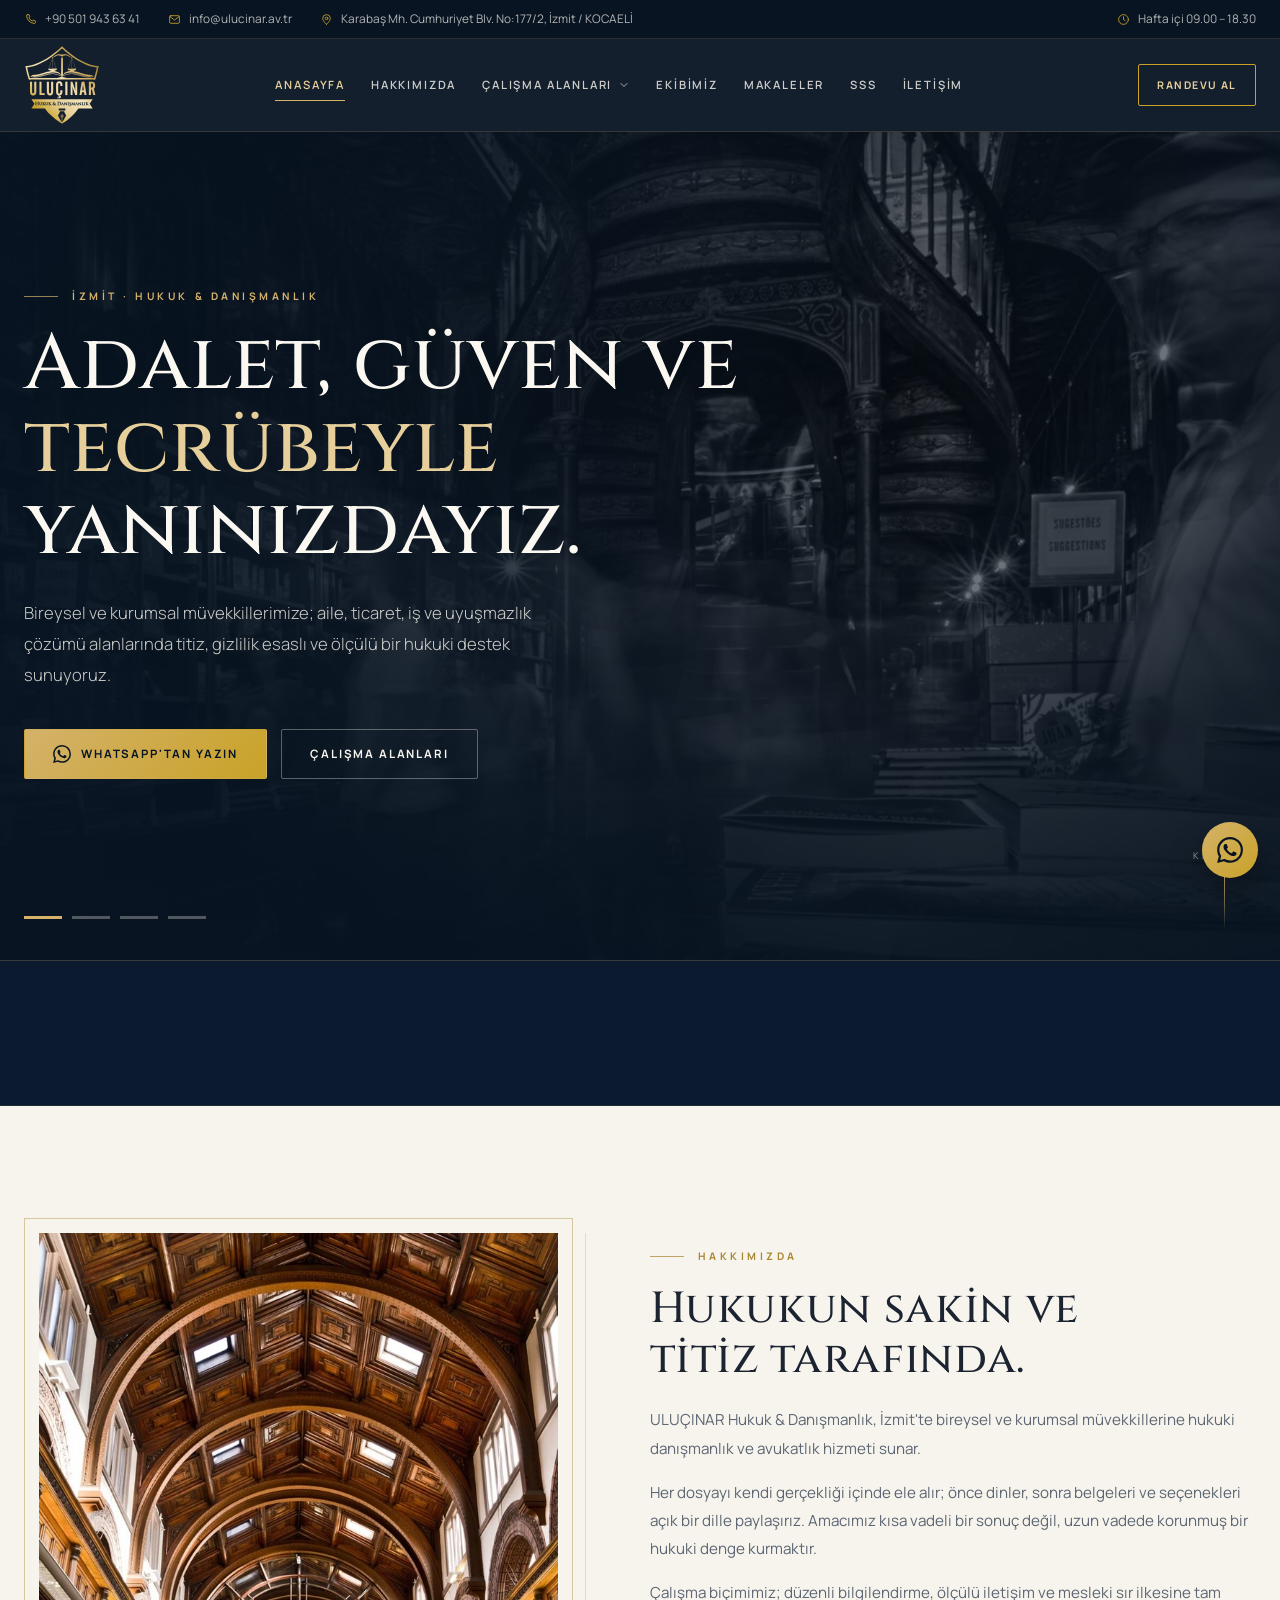
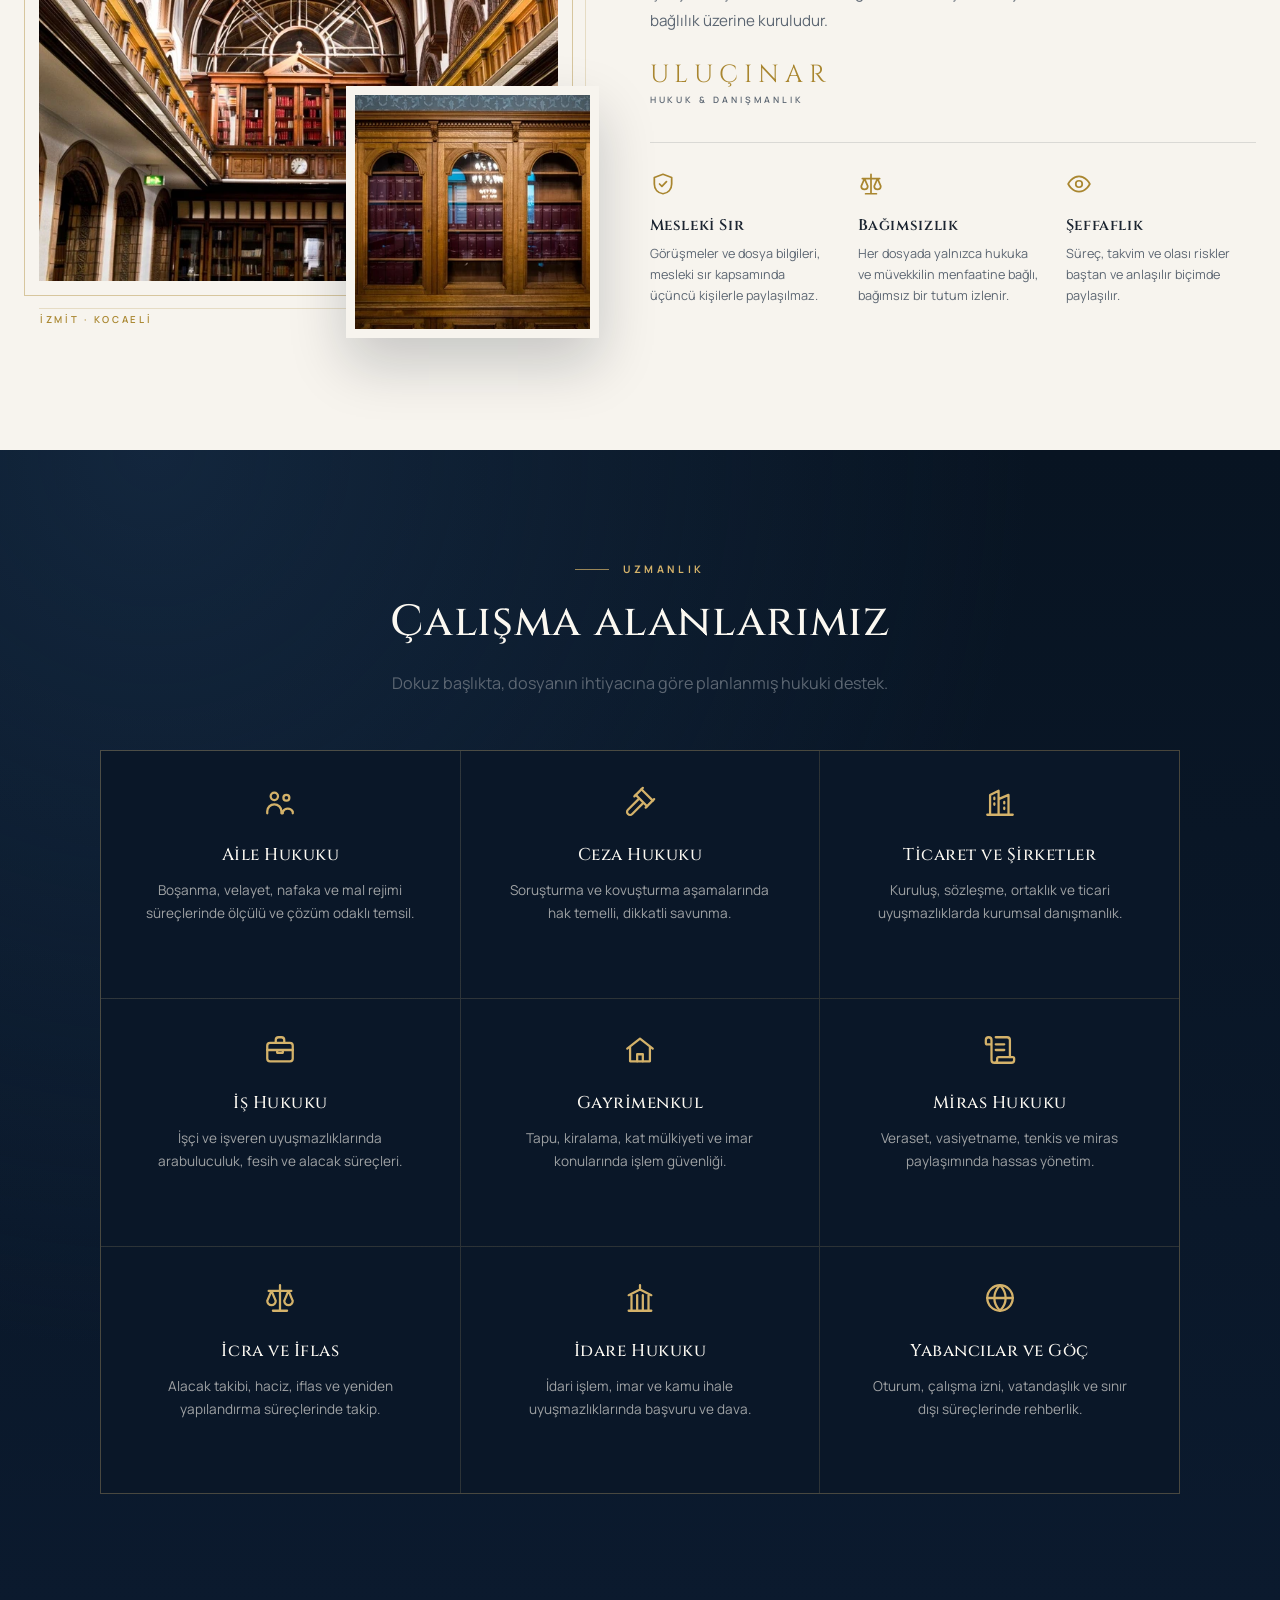
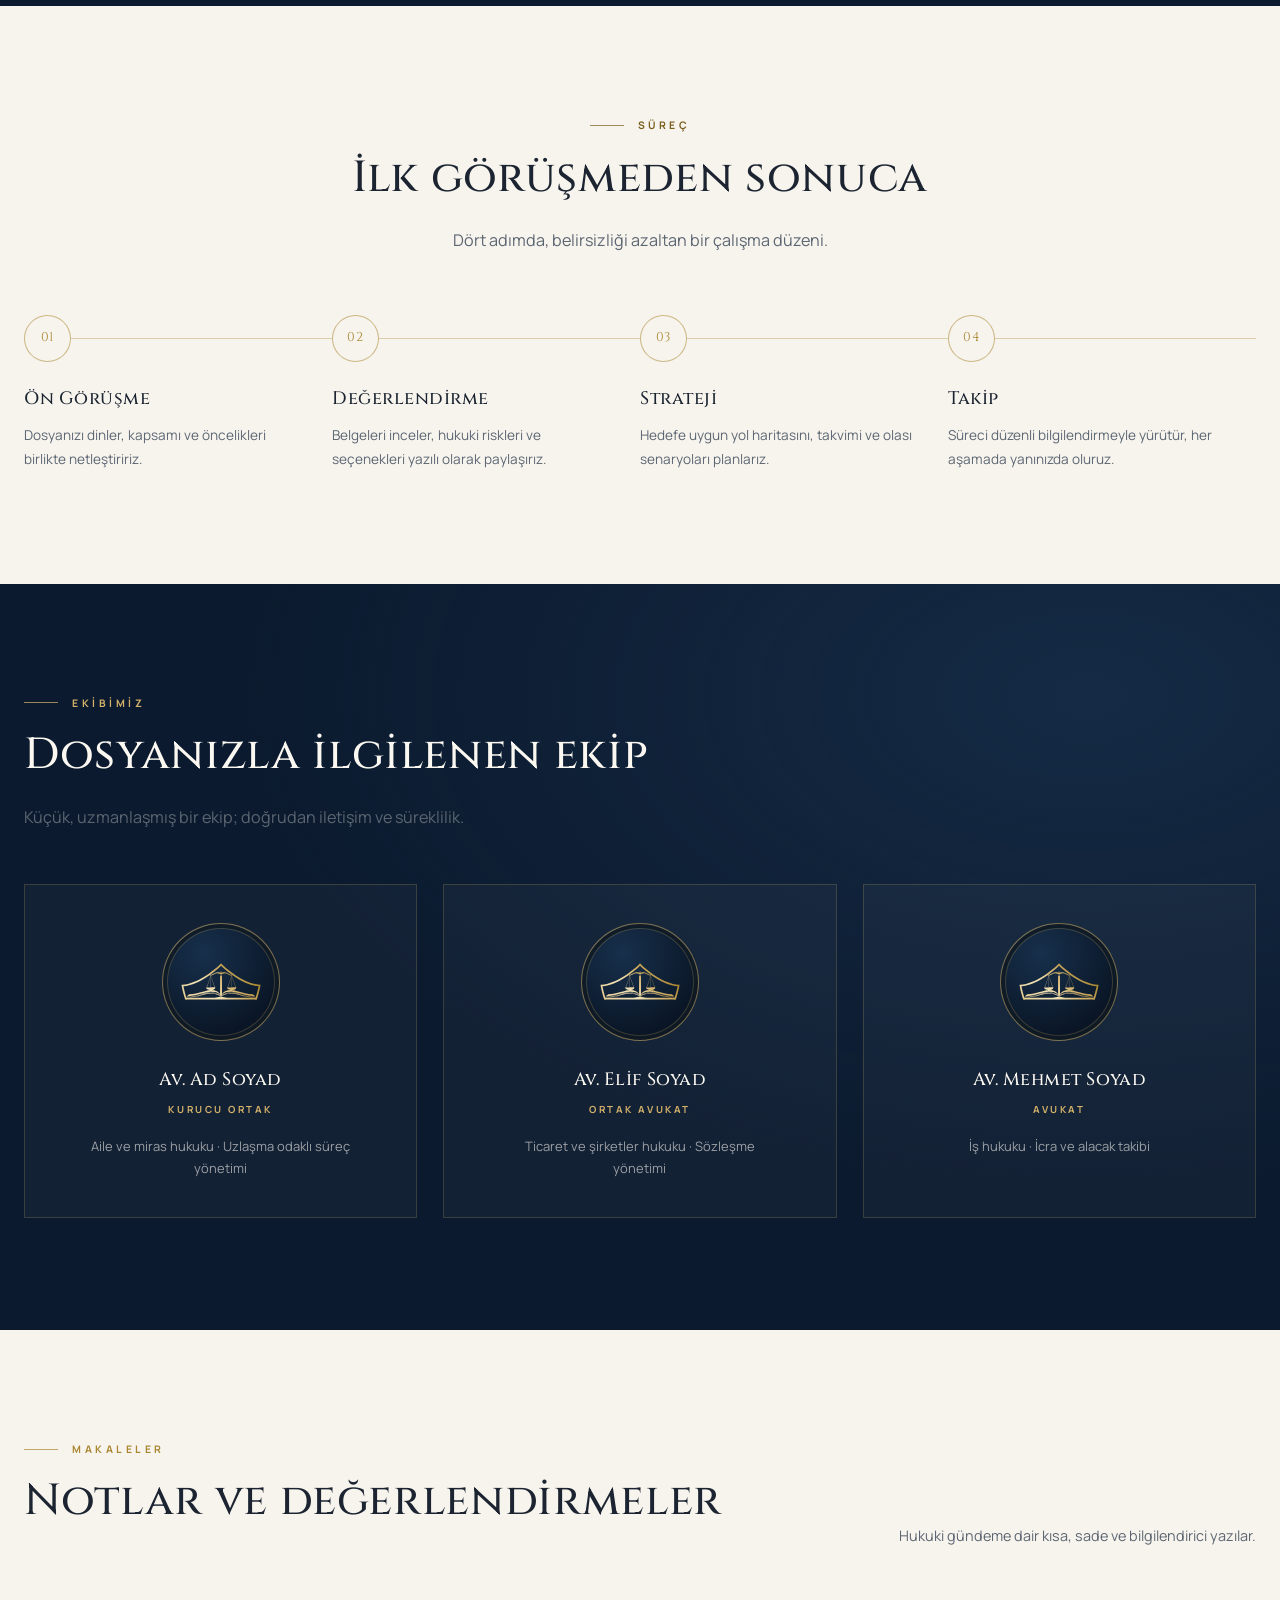
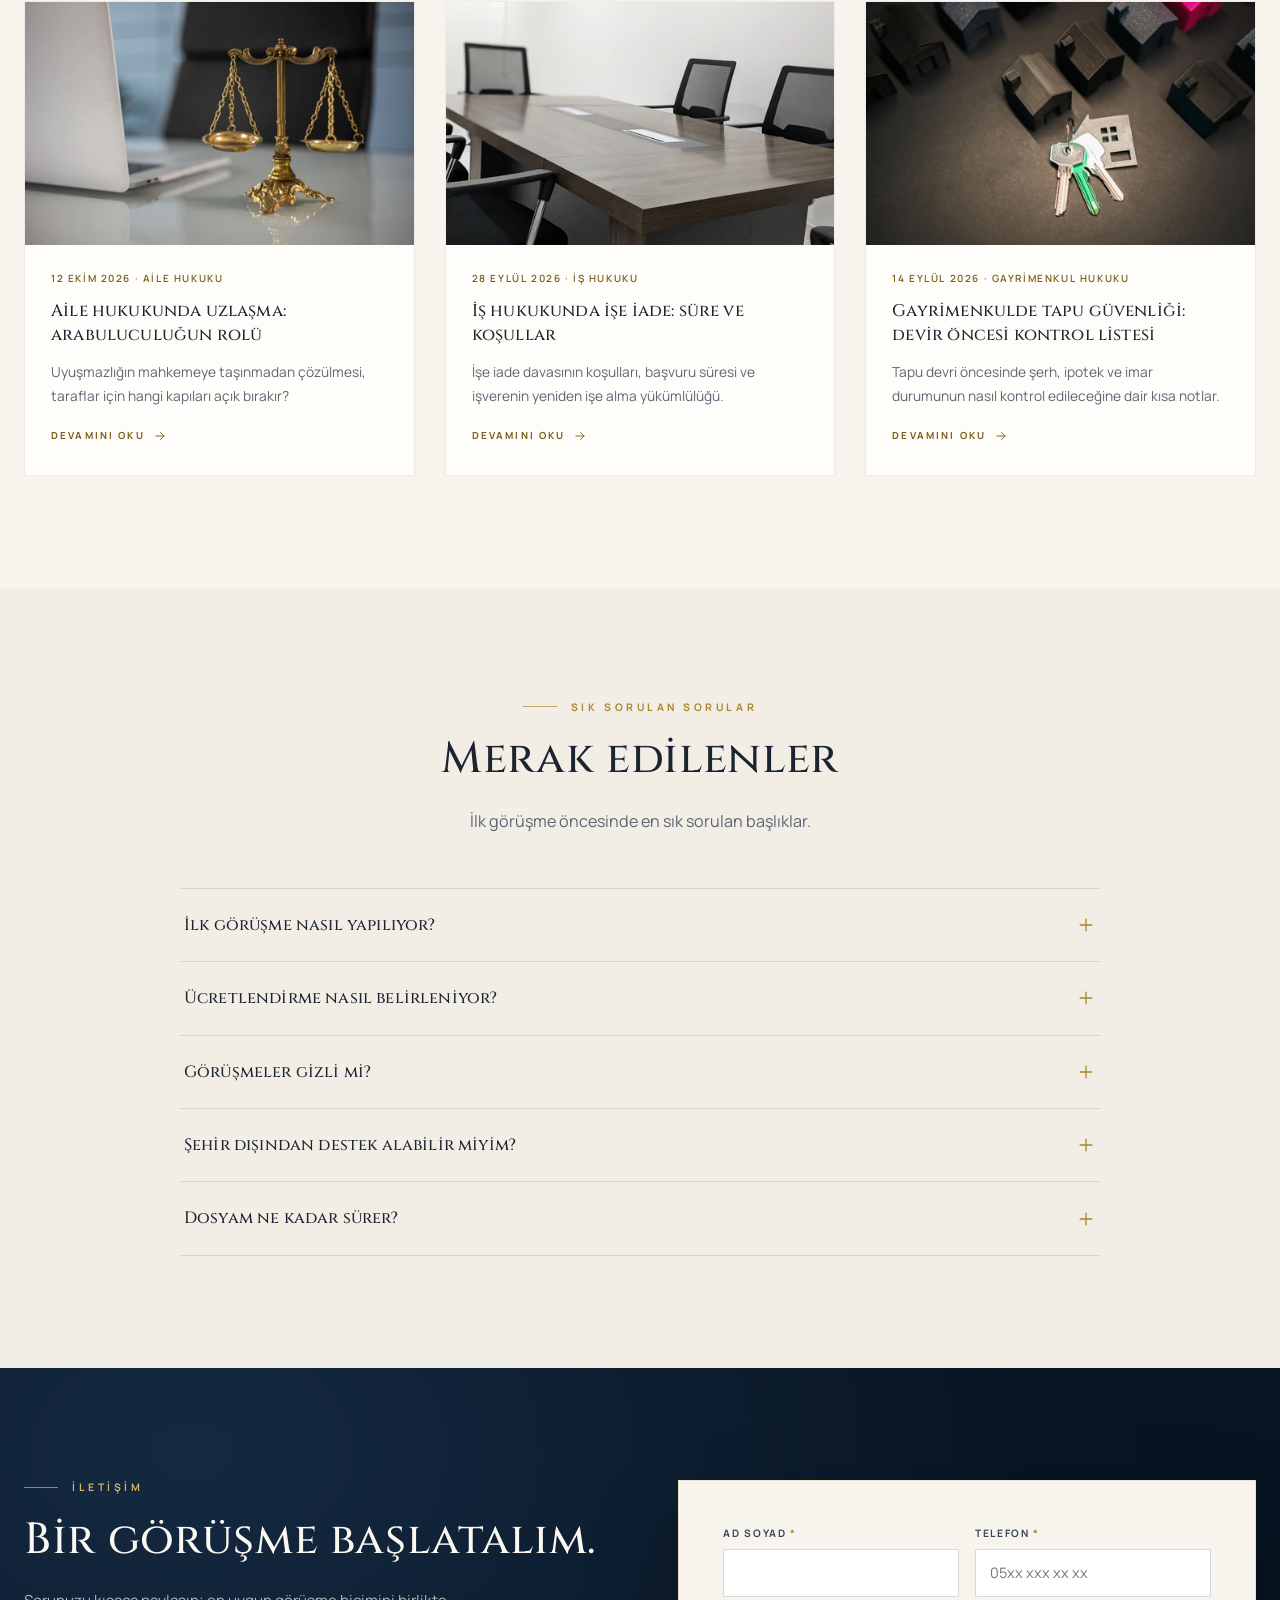
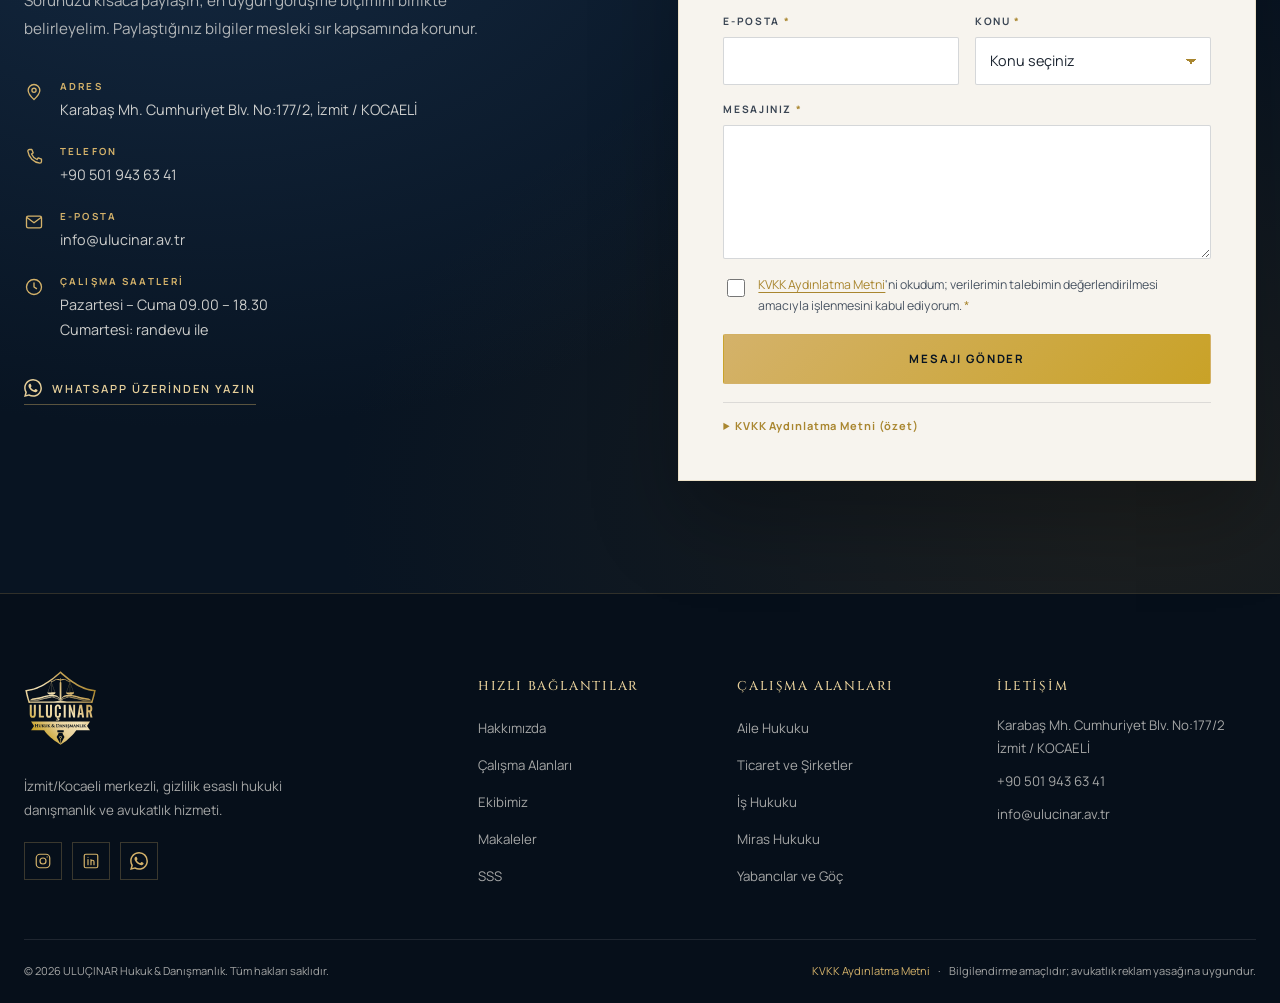
==== index.html @ d1fc2eb7 "chore: final review fixes for SEO, docs and card markup - Shorten meta description and enrich LegalS" ====
<!DOCTYPE html>
<html lang="tr" class="no-js">
<head>
  <meta charset="UTF-8">
  <meta name="viewport" content="width=device-width, initial-scale=1">
  <meta name="theme-color" content="#081422">
  <title>ULUÇINAR Hukuk &amp; Danışmanlık | İzmit/Kocaeli</title>
  <meta name="description" content="ULUÇINAR Hukuk &amp; Danışmanlık: İzmit/Kocaeli merkezli; aile, ceza, ticaret, iş, gayrimenkul ve miras hukukunda gizlilik esaslı danışmanlık ve avukatlık hizmeti.">
  <link rel="canonical" href="https://www.ulucinar.av.tr/">

  <meta property="og:type" content="website">
  <meta property="og:locale" content="tr_TR">
  <meta property="og:site_name" content="ULUÇINAR Hukuk &amp; Danışmanlık">
  <meta property="og:title" content="ULUÇINAR Hukuk &amp; Danışmanlık">
  <meta property="og:description" content="ULUÇINAR Hukuk &amp; Danışmanlık: İzmit/Kocaeli merkezli; aile, ceza, ticaret, iş, gayrimenkul ve miras hukukunda gizlilik esaslı danışmanlık ve avukatlık hizmeti.">
  <meta property="og:url" content="https://www.ulucinar.av.tr/">
  <meta property="og:image" content="https://www.ulucinar.av.tr/assets/img/og-cover.jpg">
  <meta property="og:image:width" content="1200">
  <meta property="og:image:height" content="630">
  <meta property="og:image:alt" content="ULUÇINAR Hukuk ve Danışmanlık altın rozet logosu">
  <meta name="twitter:card" content="summary_large_image">
  <meta name="twitter:image" content="https://www.ulucinar.av.tr/assets/img/og-cover.jpg">
  <meta name="twitter:image:alt" content="ULUÇINAR Hukuk ve Danışmanlık altın rozet logosu">

  <link rel="icon" type="image/svg+xml" href="assets/logo/favicon.svg?v=2">
  <link rel="icon" type="image/png" sizes="32x32" href="assets/logo/favicon-32.png?v=2">
  <link rel="apple-touch-icon" sizes="180x180" href="assets/logo/apple-touch-icon.png?v=2">

  <link rel="preload" href="assets/fonts/Manrope-Variable.woff2" as="font" type="font/woff2" crossorigin>
  <link rel="preload" href="assets/fonts/Cinzel-Variable.woff2" as="font" type="font/woff2" crossorigin>
  <link rel="stylesheet" href="assets/fonts/fonts.css">
  <link rel="stylesheet" href="assets/css/style.css?v=20261123c">
  <link rel="preload" as="image" type="image/webp" fetchpriority="high" imagesrcset="assets/img/hero-library-bw-480.webp 480w, assets/img/hero-library-bw-800.webp 800w, assets/img/hero-library-bw-1600.webp 1600w" imagesizes="100vw">

  <script>
    /* Critical bootstrap: no FOUC, skip switch, failsafe. */
    (function () {
      var html = document.documentElement;
      html.classList.remove('no-js');
      html.classList.add('js');
      var off = false;
      try {
        var params = new URLSearchParams(window.location.search);
        off = params.get('intro') === 'off' || window.location.hash === '#intro-off';
      } catch (err) { off = false; }
      if (off) {
        html.classList.add('intro-off');
      } else {
        html.classList.add('is-loading');
      }

      window.__skipIntro = function () {
        html.classList.add('intro-done');
        html.classList.remove('is-loading');
        var pre = document.getElementById('preloader');
        if (pre) {
          pre.setAttribute('aria-hidden', 'true');
          pre.style.display = 'none';
        }
        var shell = document.getElementById('siteShell');
        if (shell) { shell.removeAttribute('inert'); }
      };

      /* Failsafe: never leave the site hidden if a script or font stalls. */
      window.setTimeout(function () {
        if (!html.classList.contains('intro-done') && !html.classList.contains('intro-off')) {
          window.__skipIntro();
        }
      }, 9000);
    })();
  </script>

  <style>
    /* ============ Critical inline CSS: preloader + first paint ============ */
    :root {
      --navy-950: #081422;
      --navy-900: #0b1a2e;
      --gold-300: #e6cf9a;
      --gold-400: #d4b26a;
      --gold-500: #c9a227;
      --gold-600: #a9862f;
      --font-display: "Cinzel", "Times New Roman", serif;
      --font-body: "Manrope", system-ui, -apple-system, sans-serif;
      --intro-fill: 2600ms;
      --intro-exit: 650ms;
      --ease-intro: cubic-bezier(.65, 0, .35, 1);
    }
    html { background: var(--navy-950); scroll-behavior: smooth; }
    html.is-loading { overflow: hidden; }
    body { margin: 0; font-family: var(--font-body); -webkit-font-smoothing: antialiased; }
    .sr-only {
      position: absolute !important; width: 1px; height: 1px; padding: 0; margin: -1px;
      overflow: hidden; clip: rect(0, 0, 0, 0); white-space: nowrap; border: 0;
    }
    .site-shell { opacity: 1; }
    html.js:not(.intro-off):not(.intro-done) .site-shell { opacity: 0; }
    html.js.intro-done .site-shell,
    html.js.intro-off .site-shell { opacity: 1; transition: opacity .55s ease; }

    /* Brand lockup (shared by header, footer and mobile menu) */
    .brand {
      display: inline-flex; align-items: center;
      text-decoration: none; color: inherit; line-height: 1;
    }
    .brand__logo { display: block; width: auto; height: 56px; flex: 0 0 auto; }

    /* Preloader */
    .preloader {
      position: fixed; inset: 0; z-index: 9999;
      display: flex; align-items: center; justify-content: center;
      padding: 32px 20px; overflow: hidden;
      background:
        radial-gradient(ellipse at 50% 40%, rgba(26, 52, 82, .55) 0%, rgba(8, 20, 34, 0) 60%),
        radial-gradient(ellipse at 50% 50%, rgba(8, 20, 34, 0) 32%, rgba(0, 0, 0, .58) 100%),
        #081422;
      color: #f4efe6;
      transform: translateY(0);
      will-change: transform;
    }
    .preloader::before {
      content: ""; position: absolute; inset: 0; pointer-events: none; opacity: .055;
      background-image: url("data:image/svg+xml,%3Csvg xmlns='http://www.w3.org/2000/svg' width='180' height='180'%3E%3Cfilter id='n'%3E%3CfeTurbulence type='fractalNoise' baseFrequency='0.85' numOctaves='3' stitchTiles='stitch'/%3E%3C/filter%3E%3Crect width='180' height='180' filter='url(%23n)'/%3E%3C/svg%3E");
      mix-blend-mode: overlay;
    }
    .preloader__inner {
      position: relative; z-index: 1; display: flex; flex-direction: column;
      align-items: center; width: 100%; max-width: 560px; text-align: center;
    }
    .splash-lockup {
      position: relative; display: block; width: max-content; max-width: 100%;
      opacity: 0; transition: opacity .3s ease;
    }
    html.splash-ready .splash-lockup { opacity: 1; }

    /* Real corporate badge, used as-is: ghost base + bottom-up gold reveal. */
    .splash-badge {
      display: block; width: auto; height: clamp(240px, 44vh, 400px);
      max-width: 100%;
    }
    .logo-layer { display: flex; justify-content: center; }
    .logo-ghost .splash-badge { opacity: .24; }
    .logo-fill {
      position: absolute; inset: 0;
      clip-path: inset(100% 0 0 0);
    }
    .logo-fill .splash-badge { width: 100%; height: 100%; }
    html.splash-ready .logo-fill {
      animation: splash-fill var(--intro-fill) var(--ease-intro) forwards;
    }
    @keyframes splash-fill {
      from { clip-path: inset(100% 0 0 0); }
      to { clip-path: inset(0 0 0 0); }
    }

    .fill-edge {
      position: absolute; left: -8%; right: -8%; top: 100%; height: 1px; opacity: 0;
      background: linear-gradient(90deg, transparent, var(--gold-300) 18%, #fff7e0 50%, var(--gold-300) 82%, transparent);
      box-shadow: 0 0 18px 2px rgba(230, 207, 154, .45);
    }
    html.splash-ready .fill-edge {
      animation: splash-edge var(--intro-fill) var(--ease-intro) forwards;
    }
    @keyframes splash-edge {
      0% { top: 100%; opacity: 0; }
      6% { opacity: .9; }
      92% { opacity: .85; }
      100% { top: 0; opacity: 0; }
    }
    .splash-rail {
      width: 180px; height: 2px; margin-top: 40px; overflow: hidden;
      background: rgba(212, 178, 106, .18);
    }
    .splash-rail span {
      display: block; width: 0; height: 100%;
      background: linear-gradient(90deg, #9c7c2e, var(--gold-300));
    }
    html.splash-ready .splash-rail span {
      animation: splash-rail var(--intro-fill) var(--ease-intro) forwards;
    }
    @keyframes splash-rail { from { width: 0; } to { width: 100%; } }
    .splash-label {
      margin: 18px 0 0; font-size: .6rem; font-weight: 500;
      letter-spacing: .42em; text-indent: .42em; text-transform: uppercase;
      color: rgba(230, 207, 154, .72);
    }

    .preloader.is-exiting .splash-lockup {
      opacity: 0; transform: translateY(-16px) scale(.985);
      transition: opacity .4s ease, transform .5s ease;
    }
    .preloader.is-exiting {
      transform: translateY(-100%);
      transition: transform var(--intro-exit) cubic-bezier(.76, 0, .24, 1);
    }
    .preloader.is-reduced.is-exiting {
      transform: none; opacity: 0;
      transition: opacity .5s ease;
    }
    html.intro-off .preloader { display: none; }
    html.intro-off .site-shell { opacity: 1; }

    @media (max-width: 560px) {
      .splash-badge { height: clamp(220px, 44vh, 360px); }
      .splash-rail { width: 150px; margin-top: 32px; }
    }
    @media (prefers-reduced-motion: reduce) {
      html { scroll-behavior: auto; }
      .splash-lockup { opacity: 1; transition: none; }
      .logo-fill { clip-path: inset(0 0 0 0) !important; animation: none !important; }
      .fill-edge { display: none; }
      .splash-rail span { animation: none; width: 100%; }
    }
  </style>

  <noscript>
    <style>
      .site-shell { opacity: 1 !important; }
      #preloader { display: none !important; }
      html { overflow: auto !important; }
    </style>
  </noscript>
</head>

<body>
  <a class="skip-link" href="#main">İçeriğe geç</a>

  <!-- ==================== PRELOADER ==================== -->
  <div id="preloader" class="preloader" role="status" aria-live="polite">
    <div class="preloader__inner">
      <div class="splash-lockup" aria-hidden="true">
        <div class="logo-layer logo-ghost">
          <img class="splash-badge" src="assets/logo/ulucinar-gold.svg?v=2" alt="" width="356" height="373" decoding="async">
        </div>
        <div class="logo-fill">
          <img class="splash-badge" src="assets/logo/ulucinar-gold.svg?v=2" alt="" width="356" height="373" decoding="async">
        </div>
        <span class="fill-edge"></span>
      </div>

      <div class="splash-rail" aria-hidden="true"><span></span></div>
      <p class="splash-label" aria-hidden="true">Yükleniyor</p>
      <span class="sr-only">Site yükleniyor, lütfen bekleyin.</span>
    </div>
  </div>

  <div class="site-shell" id="siteShell">
    <!-- ==================== 1. TOP BAR ==================== -->
    <div class="topbar">
      <div class="container topbar__inner">
        <ul class="topbar__list" aria-label="İletişim bilgileri">
          <li>
            <svg class="icon" aria-hidden="true"><use href="#i-phone"></use></svg>
            <a href="tel:+905019436341" data-pb-setting="phone" data-pb-href="tel">+90 501 943 63 41</a>
          </li>
          <li>
            <svg class="icon" aria-hidden="true"><use href="#i-mail"></use></svg>
            <a href="mailto:info@ulucinar.av.tr" data-pb-setting="email" data-pb-href="mailto">info@ulucinar.av.tr</a>
          </li>
          <li class="topbar__hide-sm">
            <svg class="icon" aria-hidden="true"><use href="#i-pin"></use></svg>
            <span data-pb-setting="address">Karabaş Mh. Cumhuriyet Blv. No:177/2, İzmit / KOCAELİ</span>
          </li>
        </ul>
        <p class="topbar__hours">
          <svg class="icon" aria-hidden="true"><use href="#i-clock"></use></svg>
          <span data-pb-setting="working_hours">Hafta içi 09.00 – 18.30</span>
        </p>
      </div>
    </div>

    <!-- ==================== 2. HEADER ==================== -->
    <header class="header" id="header">
      <div class="container header__inner">
        <a class="brand" href="#anasayfa" aria-label="ULUÇINAR Hukuk ve Danışmanlık, ana sayfa">
          <img class="brand__logo" src="assets/logo/ulucinar-gold.svg?v=2" alt="" width="356" height="373" decoding="async">
        </a>

        <nav class="nav" aria-label="Ana menü">
          <ul class="nav__list">
            <li><a class="nav__link" href="#anasayfa" data-section="anasayfa">Anasayfa</a></li>
            <li><a class="nav__link" href="#hakkimizda" data-section="hakkimizda">Hakkımızda</a></li>
            <li class="nav__item has-dropdown" id="practiceDropdown">
              <button class="nav__link nav__toggle" type="button" aria-expanded="false" aria-controls="practiceMenu" aria-haspopup="true" data-section="calisma-alanlari">
                Çalışma Alanları
                <svg class="icon nav__chevron" aria-hidden="true"><use href="#i-chevron-down"></use></svg>
              </button>
              <div class="nav__drop" id="practiceMenu">
                <ul class="nav__drop-list">
                  <li><a href="#aile-hukuku">Aile Hukuku</a></li>
                  <li><a href="#ceza-hukuku">Ceza Hukuku</a></li>
                  <li><a href="#ticaret-hukuku">Ticaret ve Şirketler</a></li>
                  <li><a href="#is-hukuku">İş Hukuku</a></li>
                  <li><a href="#gayrimenkul-hukuku">Gayrimenkul</a></li>
                  <li><a href="#miras-hukuku">Miras Hukuku</a></li>
                  <li><a href="#icra-hukuku">İcra ve İflas</a></li>
                  <li><a href="#idare-hukuku">İdare Hukuku</a></li>
                  <li><a href="#goc-hukuku">Yabancılar ve Göç</a></li>
                </ul>
              </div>
            </li>
            <li><a class="nav__link" href="#ekibimiz" data-section="ekibimiz">Ekibimiz</a></li>
            <li><a class="nav__link" href="#makaleler" data-section="makaleler">Makaleler</a></li>
            <li><a class="nav__link" href="#sss" data-section="sss">SSS</a></li>
            <li><a class="nav__link" href="#iletisim" data-section="iletisim">İletişim</a></li>
          </ul>
        </nav>

        <div class="header__actions">
          <a class="btn btn--outline btn--sm" href="#iletisim">Randevu Al</a>
          <button class="burger" type="button" id="menuToggle" aria-expanded="false" aria-controls="mobileMenu" aria-label="Menüyü aç">
            <span class="burger__line"></span>
            <span class="burger__line"></span>
            <span class="burger__line"></span>
          </button>
        </div>
      </div>
    </header>

    <!-- Mobile menu -->
    <div class="mobile-menu" id="mobileMenu" aria-hidden="true">
      <div class="mobile-menu__head">
        <span class="brand brand--menu">
          <img class="brand__logo" src="assets/logo/ulucinar-gold.svg?v=2" alt="" width="356" height="373" decoding="async">
        </span>
        <button class="mobile-menu__close" type="button" id="menuClose" aria-label="Menüyü kapat">
          <svg class="icon" aria-hidden="true"><use href="#i-close"></use></svg>
        </button>
      </div>

      <nav class="mobile-menu__nav" aria-label="Mobil menü">
        <a href="#anasayfa">Anasayfa</a>
        <a href="#hakkimizda">Hakkımızda</a>
        <a href="#calisma-alanlari">Çalışma Alanları</a>
        <div class="mobile-menu__sub">
          <a href="#aile-hukuku">Aile Hukuku</a>
          <a href="#ceza-hukuku">Ceza Hukuku</a>
          <a href="#ticaret-hukuku">Ticaret ve Şirketler</a>
          <a href="#is-hukuku">İş Hukuku</a>
          <a href="#gayrimenkul-hukuku">Gayrimenkul</a>
          <a href="#miras-hukuku">Miras Hukuku</a>
          <a href="#icra-hukuku">İcra ve İflas</a>
          <a href="#idare-hukuku">İdare Hukuku</a>
          <a href="#goc-hukuku">Yabancılar ve Göç</a>
        </div>
        <a href="#ekibimiz">Ekibimiz</a>
        <a href="#makaleler">Makaleler</a>
        <a href="#sss">SSS</a>
        <a href="#iletisim">İletişim</a>
      </nav>

      <div class="mobile-menu__foot">
        <a class="btn btn--gold" href="#iletisim">Randevu Al</a>
        <div class="mobile-menu__contact">
          <a href="tel:+905019436341" data-pb-setting="phone" data-pb-href="tel">+90 501 943 63 41</a>
          <a href="mailto:info@ulucinar.av.tr" data-pb-setting="email" data-pb-href="mailto">info@ulucinar.av.tr</a>
        </div>
      </div>
    </div>

    <main id="main">
      <!-- ==================== 3. HERO ==================== -->
      <section class="hero" id="anasayfa" aria-labelledby="hero-title">
        <div class="hero__slides" aria-hidden="true">
          <figure class="hero__slide is-active">
            <picture>
                 <source type="image/webp" srcset="assets/img/hero-library-bw-480.webp 480w, assets/img/hero-library-bw-800.webp 800w, assets/img/hero-library-bw-1600.webp 1600w" sizes="100vw">
                 <img src="assets/img/hero-library-bw-1600.jpg" alt="" width="1600" height="1067" loading="eager" fetchpriority="high" decoding="async">
                 </picture>
          </figure>
          <figure class="hero__slide">
            <picture>
                 <source type="image/webp" srcset="assets/img/hero-library-shelves-480.webp 480w, assets/img/hero-library-shelves-800.webp 800w, assets/img/hero-library-shelves-1600.webp 1600w" sizes="100vw">
                 <img src="assets/img/hero-library-shelves-1600.jpg" alt="" width="1600" height="1067" loading="eager" decoding="async">
                 </picture>
          </figure>
          <figure class="hero__slide">
            <picture>
                 <source type="image/webp" srcset="assets/img/hero-notebook-480.webp 480w, assets/img/hero-notebook-800.webp 800w, assets/img/hero-notebook-1600.webp 1600w" sizes="100vw">
                 <img src="assets/img/hero-notebook-1600.jpg" alt="" width="1600" height="1067" loading="eager" decoding="async">
                 </picture>
          </figure>
          <figure class="hero__slide">
            <picture>
                 <source type="image/webp" srcset="assets/img/hero-courthouse-480.webp 480w, assets/img/hero-courthouse-800.webp 800w, assets/img/hero-courthouse-1600.webp 1600w" sizes="100vw">
                 <img src="assets/img/hero-courthouse-1600.jpg" alt="" width="1600" height="1067" loading="eager" decoding="async">
                 </picture>
          </figure>
        </div>
        <div class="hero__veil" aria-hidden="true"></div>

        <div class="container hero__content">
          <p class="eyebrow eyebrow--light" data-pb-setting="hero_note">İzmit · Hukuk &amp; Danışmanlık</p>
          <h1 class="hero__title" id="hero-title" data-pb-hero-title>
            <span class="hero__title-line">Adalet, güven ve</span>
            <span class="hero__title-line"><em>tecrübeyle</em> yanınızdayız.</span>
          </h1>
          <p class="hero__lead" data-pb-setting="hero_lead">
            Bireysel ve kurumsal müvekkillerimize; aile, ticaret, iş ve uyuşmazlık çözümü
            alanlarında titiz, gizlilik esaslı ve ölçülü bir hukuki destek sunuyoruz.
          </p>
          <div class="hero__actions">
            <a class="btn btn--gold" data-whatsapp data-pb-setting="whatsapp" data-pb-href="wa" data-pb-keep-text href="https://wa.me/905019436341" target="_blank" rel="noopener">
              <svg class="icon icon--whatsapp" aria-hidden="true"><use href="#i-whatsapp"></use></svg>
              WhatsApp'tan Yazın
            </a>
            <a class="btn btn--ghost" href="#calisma-alanlari">Çalışma Alanları</a>
          </div>
        </div>

        <div class="hero__controls">
          <div class="hero__dots" role="group" aria-label="Giriş görselleri">
            <button class="hero__dot is-active" type="button" aria-label="1. görsel" aria-current="true" data-slide="0"></button>
            <button class="hero__dot" type="button" aria-label="2. görsel" data-slide="1"></button>
            <button class="hero__dot" type="button" aria-label="3. görsel" data-slide="2"></button>
            <button class="hero__dot" type="button" aria-label="4. görsel" data-slide="3"></button>
          </div>
          <a class="hero__scroll" href="#guven">
            <span>Keşfedin</span>
            <span class="hero__scroll-line" aria-hidden="true"></span>
          </a>
        </div>
      </section>

      <!-- ==================== 4. TRUST STRIP ==================== -->
      <section class="trust" id="guven" aria-label="Kurum bilgileri">
        <div class="container trust__grid" data-pb-stats>
          <div class="trust__item" data-reveal>
            <strong class="trust__number">25<span>+</span></strong>
            <span class="trust__label">Yıllık deneyim</span>
          </div>
          <div class="trust__item" data-reveal>
            <strong class="trust__number">1.200<span>+</span></strong>
            <span class="trust__label">Takip edilen dosya</span>
          </div>
          <div class="trust__item" data-reveal>
            <strong class="trust__number">9</strong>
            <span class="trust__label">Uzmanlık alanı</span>
          </div>
          <div class="trust__item" data-reveal>
            <strong class="trust__number">%100</strong>
            <span class="trust__label">Mesleki gizlilik esası</span>
          </div>
        </div>
      </section>

      <!-- ==================== 5. ABOUT ==================== -->
      <section class="section about" id="hakkimizda" aria-labelledby="about-title">
        <div class="container about__grid">
          <div class="about__media" data-reveal>
            <div class="about__frame">
              <div class="media media--portrait">
                <picture>
                 <source type="image/webp" srcset="assets/img/about-library-480.webp 480w, assets/img/about-library-720.webp 720w, assets/img/about-library-960.webp 960w" sizes="(max-width: 900px) 100vw, 42vw">
                 <img src="assets/img/about-library-960.jpg" alt="Kemerli tavanı ve ahşap raflarıyla tarihi hukuk kütüphanesi" width="960" height="1200" loading="lazy" decoding="async">
                 </picture>
              </div>
            </div>
            <div class="about__inset">
              <div class="media media--square">
                <picture>
                 <source type="image/webp" srcset="assets/img/inset-bookcase-480.webp 480w, assets/img/inset-bookcase-800.webp 800w, assets/img/inset-bookcase-1600.webp 1600w" sizes="(max-width: 900px) 40vw, 20vw">
                 <img src="assets/img/inset-bookcase-1600.jpg" alt="Ahşap hukuk kitaplığı" width="1600" height="1068" loading="lazy" decoding="async">
                 </picture>
              </div>
            </div>
            <p class="about__caption">İzmit · Kocaeli</p>
          </div>

          <div class="about__body" data-reveal>
            <p class="eyebrow">Hakkımızda</p>
            <h2 class="section-title" id="about-title" data-pb-setting="about_title">Hukukun sakin ve titiz tarafında.</h2>
            <p class="lead" data-pb-setting="about_lead">
              ULUÇINAR Hukuk &amp; Danışmanlık, İzmit'te bireysel ve kurumsal müvekkillerine
              hukuki danışmanlık ve avukatlık hizmeti sunar.
            </p>
            <div class="about__text" data-pb-rich="about_body">
              <p>
                Her dosyayı kendi gerçekliği içinde ele alır; önce dinler, sonra belgeleri ve
                seçenekleri açık bir dille paylaşırız. Amacımız kısa vadeli bir sonuç değil,
                uzun vadede korunmuş bir hukuki denge kurmaktır.
              </p>
              <p>
                Çalışma biçimimiz; düzenli bilgilendirme, ölçülü iletişim ve mesleki sır
                ilkesine tam bağlılık üzerine kuruludur.
              </p>
            </div>

            <div class="about__signature">
              <span class="about__sign-name">ULUÇINAR</span>
              <span class="about__sign-sub">Hukuk &amp; Danışmanlık</span>
            </div>

            <div class="principles" data-pb-values>
              <article class="principle">
                <svg class="icon icon--lg" aria-hidden="true"><use href="#i-shield"></use></svg>
                <h3>Mesleki Sır</h3>
                <p>Görüşmeler ve dosya bilgileri, mesleki sır kapsamında üçüncü kişilerle paylaşılmaz.</p>
              </article>
              <article class="principle">
                <svg class="icon icon--lg" aria-hidden="true"><use href="#i-scale"></use></svg>
                <h3>Bağımsızlık</h3>
                <p>Her dosyada yalnızca hukuka ve müvekkilin menfaatine bağlı, bağımsız bir tutum izlenir.</p>
              </article>
              <article class="principle">
                <svg class="icon icon--lg" aria-hidden="true"><use href="#i-eye"></use></svg>
                <h3>Şeffaflık</h3>
                <p>Süreç, takvim ve olası riskler baştan ve anlaşılır biçimde paylaşılır.</p>
              </article>
            </div>
          </div>
        </div>
      </section>

      <!-- ==================== 6. PRACTICE AREAS ==================== -->
      <section class="section practice-section" id="calisma-alanlari" aria-labelledby="practice-title">
        <div class="container">
          <div class="section-head section-head--center" data-reveal>
            <p class="eyebrow eyebrow--light">Uzmanlık</p>
            <h2 class="section-title section-title--light" id="practice-title">Çalışma alanlarımız</h2>
            <p class="section-lead">
              Dokuz başlıkta, dosyanın ihtiyacına göre planlanmış hukuki destek.
            </p>
          </div>

          <div class="practice-grid">
            <article class="practice" id="aile-hukuku" data-pb-collection="practice_areas" data-pb-id="aile-hukuku" data-reveal>
              <button type="button" class="practice__link" data-practice-slug="aile-hukuku" aria-haspopup="dialog" aria-controls="practiceModal" aria-expanded="false">
                <svg class="icon icon--xl" aria-hidden="true"><use href="#i-family"></use></svg>
                <span class="practice__title" role="heading" aria-level="3">Aile Hukuku</span>
                <span class="practice__desc">Boşanma, velayet, nafaka ve mal rejimi süreçlerinde ölçülü ve çözüm odaklı temsil.</span>
                <span class="practice__more">Detay <svg class="icon" aria-hidden="true"><use href="#i-arrow-right"></use></svg></span>
              </button>
            </article>

            <article class="practice" id="ceza-hukuku" data-pb-collection="practice_areas" data-pb-id="ceza-hukuku" data-reveal>
              <button type="button" class="practice__link" data-practice-slug="ceza-hukuku" aria-haspopup="dialog" aria-controls="practiceModal" aria-expanded="false">
                <svg class="icon icon--xl" aria-hidden="true"><use href="#i-gavel"></use></svg>
                <span class="practice__title" role="heading" aria-level="3">Ceza Hukuku</span>
                <span class="practice__desc">Soruşturma ve kovuşturma aşamalarında hak temelli, dikkatli savunma.</span>
                <span class="practice__more">Detay <svg class="icon" aria-hidden="true"><use href="#i-arrow-right"></use></svg></span>
              </button>
            </article>

            <article class="practice" id="ticaret-hukuku" data-pb-collection="practice_areas" data-pb-id="ticaret-hukuku" data-reveal>
              <button type="button" class="practice__link" data-practice-slug="ticaret-hukuku" aria-haspopup="dialog" aria-controls="practiceModal" aria-expanded="false">
                <svg class="icon icon--xl" aria-hidden="true"><use href="#i-building"></use></svg>
                <span class="practice__title" role="heading" aria-level="3">Ticaret ve Şirketler</span>
                <span class="practice__desc">Kuruluş, sözleşme, ortaklık ve ticari uyuşmazlıklarda kurumsal danışmanlık.</span>
                <span class="practice__more">Detay <svg class="icon" aria-hidden="true"><use href="#i-arrow-right"></use></svg></span>
              </button>
            </article>

            <article class="practice" id="is-hukuku" data-pb-collection="practice_areas" data-pb-id="is-hukuku" data-reveal>
              <button type="button" class="practice__link" data-practice-slug="is-hukuku" aria-haspopup="dialog" aria-controls="practiceModal" aria-expanded="false">
                <svg class="icon icon--xl" aria-hidden="true"><use href="#i-briefcase"></use></svg>
                <span class="practice__title" role="heading" aria-level="3">İş Hukuku</span>
                <span class="practice__desc">İşçi ve işveren uyuşmazlıklarında arabuluculuk, fesih ve alacak süreçleri.</span>
                <span class="practice__more">Detay <svg class="icon" aria-hidden="true"><use href="#i-arrow-right"></use></svg></span>
              </button>
            </article>

            <article class="practice" id="gayrimenkul-hukuku" data-pb-collection="practice_areas" data-pb-id="gayrimenkul-hukuku" data-reveal>
              <button type="button" class="practice__link" data-practice-slug="gayrimenkul-hukuku" aria-haspopup="dialog" aria-controls="practiceModal" aria-expanded="false">
                <svg class="icon icon--xl" aria-hidden="true"><use href="#i-home"></use></svg>
                <span class="practice__title" role="heading" aria-level="3">Gayrimenkul</span>
                <span class="practice__desc">Tapu, kiralama, kat mülkiyeti ve imar konularında işlem güvenliği.</span>
                <span class="practice__more">Detay <svg class="icon" aria-hidden="true"><use href="#i-arrow-right"></use></svg></span>
              </button>
            </article>

            <article class="practice" id="miras-hukuku" data-pb-collection="practice_areas" data-pb-id="miras-hukuku" data-reveal>
              <button type="button" class="practice__link" data-practice-slug="miras-hukuku" aria-haspopup="dialog" aria-controls="practiceModal" aria-expanded="false">
                <svg class="icon icon--xl" aria-hidden="true"><use href="#i-scroll"></use></svg>
                <span class="practice__title" role="heading" aria-level="3">Miras Hukuku</span>
                <span class="practice__desc">Veraset, vasiyetname, tenkis ve miras paylaşımında hassas yönetim.</span>
                <span class="practice__more">Detay <svg class="icon" aria-hidden="true"><use href="#i-arrow-right"></use></svg></span>
              </button>
            </article>

            <article class="practice" id="icra-hukuku" data-pb-collection="practice_areas" data-pb-id="icra-hukuku" data-reveal>
              <button type="button" class="practice__link" data-practice-slug="icra-hukuku" aria-haspopup="dialog" aria-controls="practiceModal" aria-expanded="false">
                <svg class="icon icon--xl" aria-hidden="true"><use href="#i-scale"></use></svg>
                <span class="practice__title" role="heading" aria-level="3">İcra ve İflas</span>
                <span class="practice__desc">Alacak takibi, haciz, iflas ve yeniden yapılandırma süreçlerinde takip.</span>
                <span class="practice__more">Detay <svg class="icon" aria-hidden="true"><use href="#i-arrow-right"></use></svg></span>
              </button>
            </article>

            <article class="practice" id="idare-hukuku" data-pb-collection="practice_areas" data-pb-id="idare-hukuku" data-reveal>
              <button type="button" class="practice__link" data-practice-slug="idare-hukuku" aria-haspopup="dialog" aria-controls="practiceModal" aria-expanded="false">
                <svg class="icon icon--xl" aria-hidden="true"><use href="#i-columns"></use></svg>
                <span class="practice__title" role="heading" aria-level="3">İdare Hukuku</span>
                <span class="practice__desc">İdari işlem, imar ve kamu ihale uyuşmazlıklarında başvuru ve dava.</span>
                <span class="practice__more">Detay <svg class="icon" aria-hidden="true"><use href="#i-arrow-right"></use></svg></span>
              </button>
            </article>

            <article class="practice" id="goc-hukuku" data-pb-collection="practice_areas" data-pb-id="goc-hukuku" data-reveal>
              <button type="button" class="practice__link" data-practice-slug="goc-hukuku" aria-haspopup="dialog" aria-controls="practiceModal" aria-expanded="false">
                <svg class="icon icon--xl" aria-hidden="true"><use href="#i-globe"></use></svg>
                <span class="practice__title" role="heading" aria-level="3">Yabancılar ve Göç</span>
                <span class="practice__desc">Oturum, çalışma izni, vatandaşlık ve sınır dışı süreçlerinde rehberlik.</span>
                <span class="practice__more">Detay <svg class="icon" aria-hidden="true"><use href="#i-arrow-right"></use></svg></span>
              </button>
            </article>
          </div>
        </div>
      </section>

      <!-- ==================== 7. PROCESS ==================== -->
      <section class="section process" id="surec" aria-labelledby="process-title">
        <div class="container">
          <div class="section-head section-head--center" data-reveal>
            <p class="eyebrow">Süreç</p>
            <h2 class="section-title" id="process-title">İlk görüşmeden sonuca</h2>
            <p class="section-lead">Dört adımda, belirsizliği azaltan bir çalışma düzeni.</p>
          </div>

          <ol class="process__list">
            <li class="process__step" data-reveal>
              <span class="process__number">01</span>
              <h3>Ön Görüşme</h3>
              <p>Dosyanızı dinler, kapsamı ve öncelikleri birlikte netleştiririz.</p>
            </li>
            <li class="process__step" data-reveal>
              <span class="process__number">02</span>
              <h3>Değerlendirme</h3>
              <p>Belgeleri inceler, hukuki riskleri ve seçenekleri yazılı olarak paylaşırız.</p>
            </li>
            <li class="process__step" data-reveal>
              <span class="process__number">03</span>
              <h3>Strateji</h3>
              <p>Hedefe uygun yol haritasını, takvimi ve olası senaryoları planlarız.</p>
            </li>
            <li class="process__step" data-reveal>
              <span class="process__number">04</span>
              <h3>Takip</h3>
              <p>Süreci düzenli bilgilendirmeyle yürütür, her aşamada yanınızda oluruz.</p>
            </li>
          </ol>
        </div>
      </section>

      <!-- ==================== 8. TEAM ==================== -->
      <section class="section team" id="ekibimiz" aria-labelledby="team-title">
        <div class="container">
          <div class="section-head" data-reveal>
            <p class="eyebrow eyebrow--light">Ekibimiz</p>
            <h2 class="section-title section-title--light" id="team-title">Dosyanızla ilgilenen ekip</h2>
            <p class="section-lead">Küçük, uzmanlaşmış bir ekip; doğrudan iletişim ve süreklilik.</p>
          </div>

          <div class="team-grid">
            <article class="team-card" data-pb-collection="team_members" data-pb-id="kurucu-ortak" data-reveal>
              <div class="team-card__monogram" aria-hidden="true">
                <img src="assets/logo/ulucinar-emblem-gold.svg?v=2" alt="" width="356" height="168" loading="lazy" decoding="async">
              </div>
              <h3>Av. Ad Soyad</h3>
              <p class="team-card__role">Kurucu Ortak</p>
              <p class="team-card__areas">Aile ve miras hukuku · Uzlaşma odaklı süreç yönetimi</p>
            </article>

            <article class="team-card" data-pb-collection="team_members" data-pb-id="ortak-avukat" data-reveal>
              <div class="team-card__monogram" aria-hidden="true">
                <img src="assets/logo/ulucinar-emblem-gold.svg?v=2" alt="" width="356" height="168" loading="lazy" decoding="async">
              </div>
              <h3>Av. Elif Soyad</h3>
              <p class="team-card__role">Ortak Avukat</p>
              <p class="team-card__areas">Ticaret ve şirketler hukuku · Sözleşme yönetimi</p>
            </article>

            <article class="team-card" data-pb-collection="team_members" data-pb-id="avukat" data-reveal>
              <div class="team-card__monogram" aria-hidden="true">
                <img src="assets/logo/ulucinar-emblem-gold.svg?v=2" alt="" width="356" height="168" loading="lazy" decoding="async">
              </div>
              <h3>Av. Mehmet Soyad</h3>
              <p class="team-card__role">Avukat</p>
              <p class="team-card__areas">İş hukuku · İcra ve alacak takibi</p>
            </article>
          </div>
        </div>
      </section>

      <!-- ==================== 9. ARTICLES ==================== -->
      <section class="section articles" id="makaleler" aria-labelledby="articles-title">
        <div class="container">
          <div class="section-head section-head--row" data-reveal>
            <div>
              <p class="eyebrow">Makaleler</p>
              <h2 class="section-title" id="articles-title">Notlar ve değerlendirmeler</h2>
            </div>
            <p class="section-lead section-lead--small">Hukuki gündeme dair kısa, sade ve bilgilendirici yazılar.</p>
          </div>

          <div class="article-grid" id="articleGrid">
            <article class="article" data-pb-collection="articles" data-pb-id="aile-hukukunda-uzlasma" data-fallback-article data-reveal>
              <a class="article__media media" href="/makale/aile-hukukunda-uzlasma/" aria-hidden="true" tabindex="-1">
                <picture>
                 <source type="image/webp" srcset="assets/img/article-mediation-v2-480.webp 480w, assets/img/article-mediation-v2-800.webp 800w, assets/img/article-mediation-v2-1600.webp 1600w" sizes="(max-width: 700px) 100vw, 33vw">
                 <img src="assets/img/article-mediation-v2-1600.jpg" alt="" width="1600" height="1000" loading="lazy" decoding="async">
                 </picture>
              </a>
              <div class="article__body">
                <p class="article__meta"><time datetime="2026-10-12">12 Ekim 2026</time> · Aile Hukuku</p>
                <h3><a href="/makale/aile-hukukunda-uzlasma/">Aile hukukunda uzlaşma: arabuluculuğun rolü</a></h3>
                <p>Uyuşmazlığın mahkemeye taşınmadan çözülmesi, taraflar için hangi kapıları açık bırakır?</p>
                <a class="article__more" href="/makale/aile-hukukunda-uzlasma/" tabindex="-1" aria-hidden="true">Devamını Oku <svg class="icon" aria-hidden="true"><use href="#i-arrow-right"></use></svg></a>
              </div>
            </article>

            <article class="article" data-pb-collection="articles" data-pb-id="is-hukukunda-ise-iade" data-fallback-article data-reveal>
              <a class="article__media media" href="/makale/is-hukukunda-ise-iade/" aria-hidden="true" tabindex="-1">
                <picture>
                 <source type="image/webp" srcset="assets/img/article-employment-480.webp 480w, assets/img/article-employment-800.webp 800w, assets/img/article-employment-1600.webp 1600w" sizes="(max-width: 700px) 100vw, 33vw">
                 <img src="assets/img/article-employment-1600.jpg" alt="" width="1600" height="1000" loading="lazy" decoding="async">
                 </picture>
              </a>
              <div class="article__body">
                <p class="article__meta"><time datetime="2026-09-28">28 Eylül 2026</time> · İş Hukuku</p>
                <h3><a href="/makale/is-hukukunda-ise-iade/">İş hukukunda işe iade: süre ve koşullar</a></h3>
                <p>İşe iade davasının koşulları, başvuru süresi ve işverenin yeniden işe alma yükümlülüğü.</p>
                <a class="article__more" href="/makale/is-hukukunda-ise-iade/" tabindex="-1" aria-hidden="true">Devamını Oku <svg class="icon" aria-hidden="true"><use href="#i-arrow-right"></use></svg></a>
              </div>
            </article>

            <article class="article" data-pb-collection="articles" data-pb-id="gayrimenkulde-tapu-guvenligi" data-fallback-article data-reveal>
              <a class="article__media media" href="/makale/gayrimenkulde-tapu-guvenligi/" aria-hidden="true" tabindex="-1">
                <picture>
                 <source type="image/webp" srcset="assets/img/article-property-480.webp 480w, assets/img/article-property-800.webp 800w, assets/img/article-property-1600.webp 1600w" sizes="(max-width: 700px) 100vw, 33vw">
                 <img src="assets/img/article-property-1600.jpg" alt="" width="1600" height="1000" loading="lazy" decoding="async">
                 </picture>
              </a>
              <div class="article__body">
                <p class="article__meta"><time datetime="2026-09-14">14 Eylül 2026</time> · Gayrimenkul Hukuku</p>
                <h3><a href="/makale/gayrimenkulde-tapu-guvenligi/">Gayrimenkulde tapu güvenliği: devir öncesi kontrol listesi</a></h3>
                <p>Tapu devri öncesinde şerh, ipotek ve imar durumunun nasıl kontrol edileceğine dair kısa notlar.</p>
                <a class="article__more" href="/makale/gayrimenkulde-tapu-guvenligi/" tabindex="-1" aria-hidden="true">Devamını Oku <svg class="icon" aria-hidden="true"><use href="#i-arrow-right"></use></svg></a>
              </div>
            </article>
          </div>
        </div>
      </section>

      <!-- ==================== 10. FAQ ==================== -->
      <section class="section faq" id="sss" aria-labelledby="faq-title">
        <div class="container faq__inner">
          <div class="section-head section-head--center" data-reveal>
            <p class="eyebrow">Sık Sorulan Sorular</p>
            <h2 class="section-title" id="faq-title">Merak edilenler</h2>
            <p class="section-lead">İlk görüşme öncesinde en sık sorulan başlıklar.</p>
          </div>

          <div class="faq__list" data-reveal data-pb-faq>
            <div class="faq__item">
              <h3>
                <button class="faq__q" type="button" id="faq-btn-1" aria-expanded="false" aria-controls="faq-a-1">
                  <span>İlk görüşme nasıl yapılıyor?</span>
                  <svg class="icon faq__icon" aria-hidden="true"><use href="#i-plus"></use></svg>
                </button>
              </h3>
              <div class="faq__a" id="faq-a-1" role="region" aria-labelledby="faq-btn-1" hidden>
                <div class="faq__a-inner">
                  <p>Randevu ile ofiste veya çevrim içi görüşme yapılabilir. İlk görüşmede konunun kapsamı, eldeki belgeler ve izlenecek yol konuşulur; ardından yazılı bir değerlendirme paylaşılır.</p>
                </div>
              </div>
            </div>

            <div class="faq__item">
              <h3>
                <button class="faq__q" type="button" id="faq-btn-2" aria-expanded="false" aria-controls="faq-a-2">
                  <span>Ücretlendirme nasıl belirleniyor?</span>
                  <svg class="icon faq__icon" aria-hidden="true"><use href="#i-plus"></use></svg>
                </button>
              </h3>
              <div class="faq__a" id="faq-a-2" role="region" aria-labelledby="faq-btn-2" hidden>
                <div class="faq__a-inner">
                  <p>Ücret; işin kapsamı, öngörülen süre ve harcanacak emek dikkate alınarak belirlenir. Çalışma başlamadan önce yazılı olarak bilgilendirilirsiniz; sonradan sürpriz bir kalem eklenmez.</p>
                </div>
              </div>
            </div>

            <div class="faq__item">
              <h3>
                <button class="faq__q" type="button" id="faq-btn-3" aria-expanded="false" aria-controls="faq-a-3">
                  <span>Görüşmeler gizli mi?</span>
                  <svg class="icon faq__icon" aria-hidden="true"><use href="#i-plus"></use></svg>
                </button>
              </h3>
              <div class="faq__a" id="faq-a-3" role="region" aria-labelledby="faq-btn-3" hidden>
                <div class="faq__a-inner">
                  <p>Evet. Avukatlık mesleğinin temel ilkelerinden biri mesleki sırdır. Paylaştığınız bilgiler, açık rızanız olmadan üçüncü kişilerle paylaşılmaz.</p>
                </div>
              </div>
            </div>

            <div class="faq__item">
              <h3>
                <button class="faq__q" type="button" id="faq-btn-4" aria-expanded="false" aria-controls="faq-a-4">
                  <span>Şehir dışından destek alabilir miyim?</span>
                  <svg class="icon faq__icon" aria-hidden="true"><use href="#i-plus"></use></svg>
                </button>
              </h3>
              <div class="faq__a" id="faq-a-4" role="region" aria-labelledby="faq-btn-4" hidden>
                <div class="faq__a-inner">
                  <p>Evet. Çevrim içi görüşme, elektronik imza ve güvenli kargo ile dosya yürütülebilir. Duruşmaların bulunduğu ilde temsil gerektiğinde çözüm birlikte planlanır.</p>
                </div>
              </div>
            </div>

            <div class="faq__item">
              <h3>
                <button class="faq__q" type="button" id="faq-btn-5" aria-expanded="false" aria-controls="faq-a-5">
                  <span>Dosyam ne kadar sürer?</span>
                  <svg class="icon faq__icon" aria-hidden="true"><use href="#i-plus"></use></svg>
                </button>
              </h3>
              <div class="faq__a" id="faq-a-5" role="region" aria-labelledby="faq-btn-5" hidden>
                <div class="faq__a-inner">
                  <p>Süre; dosyanın niteliğine, mahkemenin iş yüküne ve tarafların tutumuna göre değişir. Bu nedenle baştan kesin bir süre taahhüt edilmez; aşamalar ve öngörülen takvim şeffaf biçimde paylaşılır.</p>
                </div>
              </div>
            </div>
          </div>
        </div>
      </section>

      <!-- ==================== 11. CONTACT ==================== -->
      <section class="section contact" id="iletisim" aria-labelledby="contact-title">
        <div class="container contact__grid">
          <div class="contact__info" data-reveal>
            <p class="eyebrow eyebrow--light">İletişim</p>
            <h2 class="section-title section-title--light" id="contact-title">Bir görüşme başlatalım.</h2>
            <p class="contact__lead">
              Sorunuzu kısaca paylaşın; en uygun görüşme biçimini birlikte belirleyelim.
              Paylaştığınız bilgiler mesleki sır kapsamında korunur.
            </p>

            <ul class="contact__list">
              <li>
                <svg class="icon" aria-hidden="true"><use href="#i-pin"></use></svg>
                <div><strong>Adres</strong><span data-pb-setting="address">Karabaş Mh. Cumhuriyet Blv. No:177/2, İzmit / KOCAELİ</span></div>
              </li>
              <li>
                <svg class="icon" aria-hidden="true"><use href="#i-phone"></use></svg>
                <div><strong>Telefon</strong><a href="tel:+905019436341" data-pb-setting="phone" data-pb-href="tel">+90 501 943 63 41</a></div>
              </li>
              <li>
                <svg class="icon" aria-hidden="true"><use href="#i-mail"></use></svg>
                <div><strong>E-posta</strong><a href="mailto:info@ulucinar.av.tr" data-pb-setting="email" data-pb-href="mailto">info@ulucinar.av.tr</a></div>
              </li>
              <li>
                <svg class="icon" aria-hidden="true"><use href="#i-clock"></use></svg>
                <div><strong>Çalışma saatleri</strong><span data-pb-setting="working_hours">Pazartesi – Cuma 09.00 – 18.30<br>Cumartesi: randevu ile</span></div>
              </li>
            </ul>

            <a class="contact__whatsapp" data-whatsapp data-pb-setting="whatsapp" data-pb-href="wa" data-pb-keep-text href="https://wa.me/905019436341" target="_blank" rel="noopener">
              <svg class="icon icon--whatsapp" aria-hidden="true"><use href="#i-whatsapp"></use></svg>
              WhatsApp üzerinden yazın
            </a>
          </div>

          <div class="contact__form-wrap" data-reveal>
            <form class="contact-form" id="contactForm" data-pb-collection="contact_messages" novalidate>
              <div class="contact-form__row">
                <div class="field">
                  <label for="name">Ad Soyad <span aria-hidden="true">*</span></label>
                  <input id="name" name="name" type="text" autocomplete="name" required minlength="2" maxlength="80" aria-describedby="err-name">
                  <p class="field__error" id="err-name" aria-live="polite"></p>
                </div>
                <div class="field">
                  <label for="phone">Telefon <span aria-hidden="true">*</span></label>
                  <input id="phone" name="phone" type="tel" inputmode="tel" autocomplete="tel" required maxlength="20" placeholder="05xx xxx xx xx" aria-describedby="err-phone">
                  <p class="field__error" id="err-phone" aria-live="polite"></p>
                </div>
              </div>

              <div class="contact-form__row">
                <div class="field">
                  <label for="email">E-posta <span aria-hidden="true">*</span></label>
                  <input id="email" name="email" type="email" autocomplete="email" required maxlength="120" aria-describedby="err-email">
                  <p class="field__error" id="err-email" aria-live="polite"></p>
                </div>
                <div class="field">
                  <label for="subject">Konu <span aria-hidden="true">*</span></label>
                  <select id="subject" name="subject" required aria-describedby="err-subject">
                    <option value="">Konu seçiniz</option>
                    <option>Aile Hukuku</option>
                    <option>Ceza Hukuku</option>
                    <option>Ticaret ve Şirketler</option>
                    <option>İş Hukuku</option>
                    <option>Gayrimenkul</option>
                    <option>Miras Hukuku</option>
                    <option>İcra ve İflas</option>
                    <option>İdare Hukuku</option>
                    <option>Yabancılar ve Göç</option>
                    <option>Diğer</option>
                  </select>
                  <p class="field__error" id="err-subject" aria-live="polite"></p>
                </div>
              </div>

              <div class="field">
                <label for="message">Mesajınız <span aria-hidden="true">*</span></label>
                <textarea id="message" name="message" rows="5" required minlength="10" maxlength="2000" aria-describedby="err-message"></textarea>
                <p class="field__error" id="err-message" aria-live="polite"></p>
              </div>

              <div class="field field--check">
                <input id="kvkk" name="kvkk" type="checkbox" required aria-describedby="err-kvkk">
                <label for="kvkk">
                  <a href="#kvkk-notu">KVKK Aydınlatma Metni</a>'ni okudum; verilerimin talebimin
                  değerlendirilmesi amacıyla işlenmesini kabul ediyorum. <span aria-hidden="true">*</span>
                </label>
                <p class="field__error" id="err-kvkk" aria-live="polite"></p>
              </div>

              <button class="btn btn--gold btn--block" type="submit" id="formSubmit">
                <span class="btn__label">Mesajı Gönder</span>
                <span class="btn__spinner" aria-hidden="true"></span>
              </button>

              <p class="form-status" id="formStatus" role="status" aria-live="polite" tabindex="-1"></p>

              <details class="kvkk" id="kvkk-notu">
                <summary>KVKK Aydınlatma Metni (özet)</summary>
                <p>
                  Veri sorumlusu ULUÇINAR Hukuk &amp; Danışmanlık'tır. Ad, telefon, e-posta ve mesaj
                  bilgileriniz yalnızca talebinizin değerlendirilmesi ve sizinle iletişim kurulması
                  amacıyla işlenir. Veriler, yasal saklama süreleri boyunca tutulur; üçüncü kişilerle
                  pazarlama amacıyla paylaşılmaz. KVKK m.11 kapsamındaki haklarınız için
                  info@ulucinar.av.tr adresine başvurabilirsiniz.
                </p>
              </details>
            </form>
          </div>
        </div>
      </section>
    </main>

    <!-- ==================== 12. FOOTER ==================== -->
    <footer class="footer" aria-labelledby="footer-title">
      <h2 class="sr-only" id="footer-title">Site bilgileri</h2>
      <div class="container footer__grid">
        <div class="footer__brand">
          <span class="brand footer__logo">
            <img class="brand__logo" src="assets/logo/ulucinar-gold.svg?v=2" alt="" width="356" height="373" decoding="async">
          </span>
          <p data-pb-setting="tagline">İzmit/Kocaeli merkezli, gizlilik esaslı hukuki danışmanlık ve avukatlık hizmeti.</p>
          <div class="footer__social">
            <a href="#" data-pb-setting="instagram" data-pb-href="instagram" data-pb-keep-text aria-label="Instagram" rel="noopener"><svg class="icon" aria-hidden="true"><use href="#i-instagram"></use></svg></a>
            <a href="#" data-pb-setting="linkedin" data-pb-href="linkedin" data-pb-keep-text aria-label="LinkedIn" rel="noopener"><svg class="icon" aria-hidden="true"><use href="#i-linkedin"></use></svg></a>
            <a data-whatsapp data-pb-setting="whatsapp" data-pb-href="wa" data-pb-keep-text href="https://wa.me/905019436341" target="_blank" rel="noopener" aria-label="WhatsApp"><svg class="icon icon--whatsapp" aria-hidden="true"><use href="#i-whatsapp"></use></svg></a>
          </div>
        </div>

        <nav class="footer__col" aria-label="Hızlı bağlantılar">
          <h3>Hızlı Bağlantılar</h3>
          <ul>
            <li><a href="#hakkimizda">Hakkımızda</a></li>
            <li><a href="#calisma-alanlari">Çalışma Alanları</a></li>
            <li><a href="#ekibimiz">Ekibimiz</a></li>
            <li><a href="#makaleler">Makaleler</a></li>
            <li><a href="#sss">SSS</a></li>
          </ul>
        </nav>

        <nav class="footer__col" aria-label="Çalışma alanları">
          <h3>Çalışma Alanları</h3>
          <ul>
            <li><a href="#aile-hukuku">Aile Hukuku</a></li>
            <li><a href="#ticaret-hukuku">Ticaret ve Şirketler</a></li>
            <li><a href="#is-hukuku">İş Hukuku</a></li>
            <li><a href="#miras-hukuku">Miras Hukuku</a></li>
            <li><a href="#goc-hukuku">Yabancılar ve Göç</a></li>
          </ul>
        </nav>

        <div class="footer__col">
          <h3>İletişim</h3>
          <ul class="footer__contact">
            <li><span data-pb-setting="address">Karabaş Mh. Cumhuriyet Blv. No:177/2<br>İzmit / KOCAELİ</span></li>
            <li><a href="tel:+905019436341" data-pb-setting="phone" data-pb-href="tel">+90 501 943 63 41</a></li>
            <li><a href="mailto:info@ulucinar.av.tr" data-pb-setting="email" data-pb-href="mailto">info@ulucinar.av.tr</a></li>
          </ul>
        </div>
      </div>

      <div class="container footer__bottom">
        <p>© <span id="year">2026</span> ULUÇINAR Hukuk &amp; Danışmanlık. Tüm hakları saklıdır.</p>
        <p class="footer__legal">
          <a href="#kvkk-notu">KVKK Aydınlatma Metni</a>
          <span aria-hidden="true">·</span>
          <span data-pb-setting="footer_note">Bilgilendirme amaçlıdır; avukatlık reklam yasağına uygundur.</span>
        </p>
      </div>
    </footer>

    <!-- ==================== 13. FLOATING ACTIONS ==================== -->
    <a class="whatsapp-fab" data-whatsapp data-pb-setting="whatsapp" data-pb-href="wa" data-pb-keep-text href="https://wa.me/905019436341" target="_blank" rel="noopener" aria-label="WhatsApp ile iletişime geçin">
      <svg class="icon icon--whatsapp" aria-hidden="true"><use href="#i-whatsapp"></use></svg>
    </a>
    <a class="to-top" href="#anasayfa" id="toTop" aria-label="Sayfa başına dön">
      <svg class="icon" aria-hidden="true"><use href="#i-arrow-up"></use></svg>
    </a>
  </div>

  <!-- SVG icon sprite -->
  <svg class="icon-sprite" aria-hidden="true" focusable="false" width="0" height="0">
    <symbol id="i-phone" viewBox="0 0 24 24" fill="none" stroke="currentColor" stroke-width="1.6" stroke-linecap="round" stroke-linejoin="round">
      <path d="M6.6 3h2.8l1.6 4-2 1.4a12.5 12.5 0 0 0 6.6 6.6l1.4-2 4 1.6v2.8a2 2 0 0 1-2 2A17 17 0 0 1 4.6 5a2 2 0 0 1 2-2Z"/>
    </symbol>
    <symbol id="i-mail" viewBox="0 0 24 24" fill="none" stroke="currentColor" stroke-width="1.6" stroke-linecap="round" stroke-linejoin="round">
      <rect x="3" y="5" width="18" height="14" rx="2"/><path d="m3.5 6.5 8.5 6.5 8.5-6.5"/>
    </symbol>
    <symbol id="i-pin" viewBox="0 0 24 24" fill="none" stroke="currentColor" stroke-width="1.6" stroke-linecap="round" stroke-linejoin="round">
      <path d="M12 21s7-6.1 7-11a7 7 0 1 0-14 0c0 4.9 7 11 7 11Z"/><circle cx="12" cy="10" r="2.5"/>
    </symbol>
    <symbol id="i-clock" viewBox="0 0 24 24" fill="none" stroke="currentColor" stroke-width="1.6" stroke-linecap="round" stroke-linejoin="round">
      <circle cx="12" cy="12" r="9"/><path d="M12 7v5l3 2"/>
    </symbol>
    <symbol id="i-family" viewBox="0 0 24 24" fill="none" stroke="currentColor" stroke-width="1.6" stroke-linecap="round" stroke-linejoin="round">
      <circle cx="8" cy="8" r="2.6"/><circle cx="16.5" cy="9" r="2.1"/>
      <path d="M3 20v-1.4a5 5 0 0 1 10 0V20M14 20v-1.2a4 4 0 0 1 7 0V20"/>
    </symbol>
    <symbol id="i-gavel" viewBox="0 0 24 24" fill="none" stroke="currentColor" stroke-width="1.6" stroke-linecap="round" stroke-linejoin="round">
      <path d="m14 13-7.5 7.5a2.1 2.1 0 0 1-3-3L11 10"/><path d="m16 16 6-6"/><path d="m8 8 6-6"/><path d="m9 7 8 8"/><path d="m21 11-8-8"/>
    </symbol>
    <symbol id="i-building" viewBox="0 0 24 24" fill="none" stroke="currentColor" stroke-width="1.6" stroke-linecap="round" stroke-linejoin="round">
      <path d="M3 21h18M5 21V7l6-3v17M11 21V10l7-3v14"/>
      <path d="M8 9v1M8 13v1M15 12v1M15 16v1"/>
    </symbol>
    <symbol id="i-briefcase" viewBox="0 0 24 24" fill="none" stroke="currentColor" stroke-width="1.6" stroke-linecap="round" stroke-linejoin="round">
      <rect x="3" y="7" width="18" height="13" rx="2"/><path d="M9 7V5a2 2 0 0 1 2-2h2a2 2 0 0 1 2 2v2M3 12h18M10 12v2h4v-2"/>
    </symbol>
    <symbol id="i-home" viewBox="0 0 24 24" fill="none" stroke="currentColor" stroke-width="1.6" stroke-linecap="round" stroke-linejoin="round">
      <path d="m3 11 9-7 9 7M5 10v10h14V10"/><path d="M10 20v-5h4v5"/>
    </symbol>
    <symbol id="i-scroll" viewBox="0 0 24 24" fill="none" stroke="currentColor" stroke-width="1.6" stroke-linecap="round" stroke-linejoin="round">
      <path d="M8 21h12a2 2 0 0 0 2-2v-1a1 1 0 0 0-1-1H11a1 1 0 0 0-1 1v1a2 2 0 1 1-4 0V5a2 2 0 1 0-4 0v2a1 1 0 0 0 1 1h3"/>
      <path d="M19 17V5a2 2 0 0 0-2-2H9M15 8H9M15 12H9"/>
    </symbol>
    <symbol id="i-scale" viewBox="0 0 24 24" fill="none" stroke="currentColor" stroke-width="1.6" stroke-linecap="round" stroke-linejoin="round">
      <path d="M12 3v18M7 21h10M4 7h16M6 7l-3 7a3 3 0 0 0 6 0L6 7M18 7l-3 7a3 3 0 0 0 6 0l-3-7"/>
    </symbol>
    <symbol id="i-columns" viewBox="0 0 24 24" fill="none" stroke="currentColor" stroke-width="1.6" stroke-linecap="round" stroke-linejoin="round">
      <path d="M4 21h16M6 21V10M10 21V10M14 21V10M18 21V10M4 10l8-4 8 4M12 3v3"/>
    </symbol>
    <symbol id="i-globe" viewBox="0 0 24 24" fill="none" stroke="currentColor" stroke-width="1.6" stroke-linecap="round" stroke-linejoin="round">
      <circle cx="12" cy="12" r="9"/><path d="M3 12h18M12 3c2.6 2.6 4 5.7 4 9s-1.4 6.4-4 9c-2.6-2.6-4-5.7-4-9s1.4-6.4 4-9Z"/>
    </symbol>
    <symbol id="i-shield" viewBox="0 0 24 24" fill="none" stroke="currentColor" stroke-width="1.6" stroke-linecap="round" stroke-linejoin="round">
      <path d="M12 3l8 3v6c0 5-3.4 8.3-8 9-4.6-.7-8-4-8-9V6l8-3Z"/><path d="m8.8 12 2.2 2.2 4.2-4.4"/>
    </symbol>
    <symbol id="i-eye" viewBox="0 0 24 24" fill="none" stroke="currentColor" stroke-width="1.6" stroke-linecap="round" stroke-linejoin="round">
      <path d="M2 12s3.5-7 10-7 10 7 10 7-3.5 7-10 7S2 12 2 12Z"/><circle cx="12" cy="12" r="3"/>
    </symbol>
    <symbol id="i-whatsapp" viewBox="0 0 24 24" fill="currentColor" stroke="none">
      <path d="M17.472 14.382c-.297-.149-1.758-.867-2.03-.967-.273-.099-.471-.148-.67.15-.197.297-.767.966-.94 1.164-.173.199-.347.223-.644.075-.297-.15-1.255-.463-2.39-1.475-.883-.788-1.48-1.761-1.653-2.059-.173-.297-.018-.458.13-.606.134-.133.298-.347.446-.52.149-.174.198-.298.298-.497.099-.198.05-.371-.025-.52-.075-.149-.669-1.612-.916-2.207-.242-.579-.487-.5-.669-.51-.173-.008-.371-.01-.57-.01-.198 0-.52.074-.792.372-.272.297-1.04 1.016-1.04 2.479 0 1.462 1.065 2.875 1.213 3.074.149.198 2.096 3.2 5.077 4.487.709.306 1.262.489 1.694.625.712.227 1.36.195 1.871.118.571-.085 1.758-.719 2.006-1.413.248-.694.248-1.289.173-1.413-.074-.124-.272-.198-.57-.347m-5.421 7.403h-.004a9.87 9.87 0 01-5.031-1.378l-.361-.214-3.741.982.998-3.648-.235-.374a9.86 9.86 0 01-1.51-5.26c.001-5.45 4.436-9.884 9.888-9.884 2.64 0 5.122 1.03 6.988 2.898a9.825 9.825 0 012.893 6.994c-.003 5.45-4.437 9.884-9.885 9.884m8.413-18.297A11.815 11.815 0 0012.05 0C5.495 0 .16 5.335.157 11.892c0 2.096.547 4.142 1.588 5.945L.057 24l6.305-1.654a11.882 11.882 0 005.683 1.448h.005c6.554 0 11.89-5.335 11.893-11.893a11.821 11.821 0 00-3.48-8.413Z"/>
    </symbol>
    <symbol id="i-arrow-right" viewBox="0 0 24 24" fill="none" stroke="currentColor" stroke-width="1.6" stroke-linecap="round" stroke-linejoin="round">
      <path d="M5 12h14M13 6l6 6-6 6"/>
    </symbol>
    <symbol id="i-arrow-up" viewBox="0 0 24 24" fill="none" stroke="currentColor" stroke-width="1.6" stroke-linecap="round" stroke-linejoin="round">
      <path d="M12 19V5M6 11l6-6 6 6"/>
    </symbol>
    <symbol id="i-chevron-down" viewBox="0 0 24 24" fill="none" stroke="currentColor" stroke-width="1.6" stroke-linecap="round" stroke-linejoin="round">
      <path d="m6 9 6 6 6-6"/>
    </symbol>
    <symbol id="i-close" viewBox="0 0 24 24" fill="none" stroke="currentColor" stroke-width="1.6" stroke-linecap="round" stroke-linejoin="round">
      <path d="M6 6l12 12M18 6 6 18"/>
    </symbol>
    <symbol id="i-plus" viewBox="0 0 24 24" fill="none" stroke="currentColor" stroke-width="1.6" stroke-linecap="round" stroke-linejoin="round">
      <path d="M12 5v14M5 12h14"/>
    </symbol>
    <symbol id="i-instagram" viewBox="0 0 24 24" fill="none" stroke="currentColor" stroke-width="1.6" stroke-linecap="round" stroke-linejoin="round">
      <rect x="3" y="3" width="18" height="18" rx="5"/><circle cx="12" cy="12" r="4"/><path d="M17.5 6.5h.01"/>
    </symbol>
    <symbol id="i-linkedin" viewBox="0 0 24 24" fill="none" stroke="currentColor" stroke-width="1.6" stroke-linecap="round" stroke-linejoin="round">
      <rect x="3" y="3" width="18" height="18" rx="2"/><path d="M8 10v7M8 7v.01M12 17v-4a2 2 0 0 1 4 0v4M12 10v7"/>
    </symbol>
  </svg>

  <script type="application/ld+json">
  {
    "@context": "https://schema.org",
    "@type": "LegalService",
    "name": "ULUÇINAR Hukuk & Danışmanlık",
    "url": "https://www.ulucinar.av.tr/",
    "image": "https://www.ulucinar.av.tr/assets/img/og-cover.jpg",
    "logo": "https://www.ulucinar.av.tr/assets/logo/ulucinar-gold.png",
    "description": "İzmit/Kocaeli merkezli hukuki danışmanlık ve avukatlık hizmetleri.",
    "telephone": "+90 501 943 63 41",
    "email": "info@ulucinar.av.tr",
    "address": {
      "@type": "PostalAddress",
      "streetAddress": "Karabaş Mh. Cumhuriyet Blv. No:177/2",
      "addressLocality": "İzmit",
      "addressRegion": "Kocaeli",
      "addressCountry": "TR"
    },
    "areaServed": ["İzmit", "Kocaeli", "TR"],
    "knowsLanguage": ["tr", "en"]
  }
  </script>


  <!-- ==================== PRACTICE DETAIL MODAL ==================== -->
  <div class="modal" id="practiceModal" hidden>
    <div class="modal__backdrop" data-modal-close></div>
    <div class="modal__dialog" role="dialog" aria-modal="true" aria-labelledby="practiceModalTitle" aria-describedby="practiceModalSummary" tabindex="-1">
      <button class="modal__close" type="button" data-modal-close aria-label="Pencereyi kapat">
        <svg class="icon" aria-hidden="true"><use href="#i-close"></use></svg>
      </button>
      <p class="eyebrow modal__eyebrow">Çalışma Alanı</p>
      <div class="modal__head">
        <svg class="icon icon--xl modal__icon" aria-hidden="true"><use href="#i-scale" data-modal-icon></use></svg>
        <h2 class="modal__title" id="practiceModalTitle">Çalışma alanı</h2>
      </div>
      <p class="modal__summary" id="practiceModalSummary"></p>
      <div class="modal__body prose" id="practiceModalBody" hidden></div>
      <div class="modal__error" id="practiceModalError" hidden>
        <p>İçerik şu anda yüklenemedi. Bağlantınızı kontrol edip yeniden deneyin.</p>
        <button class="btn btn--ghost" type="button" id="practiceModalRetry">Yeniden dene</button>
      </div>
      <div class="modal__actions">
        <a class="btn btn--gold" href="#iletisim" id="practiceModalCta">Randevu Al</a>
        <button class="btn btn--ghost" type="button" data-modal-close>Kapat</button>
      </div>
    </div>
  </div>

  <script type="application/ld+json" id="faqJsonLd">
{
  "@context": "https://schema.org",
  "@type": "FAQPage",
  "mainEntity": [
    {
      "@type": "Question",
      "name": "İlk görüşme nasıl gerçekleşiyor?",
      "acceptedAnswer": {
        "@type": "Answer",
        "text": "Ön görüşme randevu ile ofiste veya çevrim içi yapılır. Görüşmede konunun kapsamı, izlenecek yol ve ücret konusunda bilgi verilir."
      }
    },
    {
      "@type": "Question",
      "name": "Vekâlet ücreti nasıl belirleniyor?",
      "acceptedAnswer": {
        "@type": "Answer",
        "text": "Ücret; işin kapsamı, harcanacak emek ve süre dikkate alınarak yazılı olarak belirlenir. Baro tarifesindeki asgari ücretin altında vekâlet üstlenilmez."
      }
    },
    {
      "@type": "Question",
      "name": "Görüşmeler gizli mi?",
      "acceptedAnswer": {
        "@type": "Answer",
        "text": "Evet. Avukatlık mesleğinin temel ilkelerinden biri mesleki sırdır; görüşme ve dosya bilgileri üçüncü kişilerle paylaşılmaz."
      }
    },
    {
      "@type": "Question",
      "name": "Şehir dışından hizmet alabilir miyim?",
      "acceptedAnswer": {
        "@type": "Answer",
        "text": "Evet. Dosyalar çevrim içi görüşme ve elektronik tebligat üzerinden yürütülebilir; duruşmalar için yetkili mahkemede hazır bulunulur."
      }
    },
    {
      "@type": "Question",
      "name": "Dava ne kadar sürer?",
      "acceptedAnswer": {
        "@type": "Answer",
        "text": "Süre; dosyanın niteliğine, mahkemenin iş yüküne ve delil durumuna göre değişir. Bu nedenle önceden kesin bir süre taahhüt edilemez."
      }
    }
  ]
}
  </script>

  <script src="assets/js/config.js?v=20261123c" defer></script>
  <script src="assets/js/main.js?v=20261123c" defer></script>
  <script src="assets/js/pb.js?v=20261123c" defer></script>
  <script src="assets/js/content.js?v=20261123c" defer></script>
</body>
</html>
---- assets/fonts/fonts.css ----
/* Self-hosted brand fonts — OFL licensed (see OFL-*.txt). */
@font-face {
  font-family: "Cinzel";
  src: url("Cinzel-Variable.woff2") format("woff2");
  font-weight: 400 700;
  font-style: normal;
  font-display: swap;
}
@font-face {
  font-family: "Manrope";
  src: url("Manrope-Variable.woff2") format("woff2");
  font-weight: 300 700;
  font-style: normal;
  font-display: swap;
}
---- assets/css/style.css ----
/* ==========================================================================
   ULUÇINAR Hukuk & Danışmanlık — site styles
   Palette: navy / gold / cream. Display: Cinzel. Body: Manrope.
   Preloader-critical styles live inline in index.html <head>.
   ========================================================================== */

:root {
  --navy-950: #081422;
  --navy-900: #0b1a2e;
  --navy-800: #12263f;
  --navy-700: #1b3553;
  --gold-300: #e6cf9a;
  --gold-400: #d4b26a;
  --gold-500: #c9a227;
  --gold-600: #a9862f;
  /* Accessible gold for text on light surfaces (>= 4.5:1 on cream/white). */
  --gold-ink: #7a5e1c;
  --cream: #f7f4ee;
  --cream-200: #f2eee5;
  --ink: #1b2430;
  --muted: #5c6672;
  --white: #fffdf9;

  --font-display: "Cinzel", "Times New Roman", serif;
  --font-body: "Manrope", system-ui, -apple-system, "Segoe UI", sans-serif;

  --container: 1240px;
  --gutter: 24px;
  --header-h: 92px;
  --radius: 2px;

  --ease-out: cubic-bezier(.22, 1, .36, 1);
  --ease-in-out: cubic-bezier(.65, 0, .35, 1);
}

*,
*::before,
*::after { box-sizing: border-box; }

html {
  -webkit-text-size-adjust: 100%;
  overflow-x: clip;
}

body {
  margin: 0;
  background: var(--cream);
  color: var(--ink);
  font-family: var(--font-body);
  font-size: 16px;
  line-height: 1.7;
  font-weight: 400;
  overflow-x: clip;
}

img { display: block; max-width: 100%; height: auto; }

h1, h2, h3, h4, p, ul, ol, figure { margin: 0; }
ul, ol { padding: 0; list-style: none; }

a { color: inherit; }

button,
input,
select,
textarea { font: inherit; color: inherit; }

button { cursor: pointer; }

:focus-visible {
  outline: 2px solid var(--gold-400);
  outline-offset: 3px;
}

::selection { background: var(--gold-500); color: var(--navy-950); }

.icon {
  width: 18px;
  height: 18px;
  flex: 0 0 auto;
  display: inline-block;
  vertical-align: -.15em;
  fill: none;
  stroke: currentColor;
  stroke-width: 1.6;
  stroke-linecap: round;
  stroke-linejoin: round;
}

.icon--lg { width: 26px; height: 26px; }
.icon--xl { width: 34px; height: 34px; }

/* Brand marks (WhatsApp) are solid glyphs, not stroked outlines.
   Keeps the .icon size rules and overrides its fill/stroke defaults. */
.icon--whatsapp { fill: currentColor; stroke: none; }

.icon-sprite {
  position: absolute;
  width: 0;
  height: 0;
  overflow: hidden;
}

.container {
  width: min(var(--container), calc(100% - (var(--gutter) * 2)));
  margin-inline: auto;
}

.skip-link {
  position: fixed;
  top: -120px;
  left: 16px;
  z-index: 10000;
  padding: 12px 20px;
  background: var(--gold-400);
  color: var(--navy-950);
  font-size: .8rem;
  font-weight: 700;
  letter-spacing: .04em;
  text-decoration: none;
  transition: top .2s ease;
}
.skip-link:focus { top: 12px; }

.sr-only {
  position: absolute !important;
  width: 1px;
  height: 1px;
  padding: 0;
  margin: -1px;
  overflow: hidden;
  clip: rect(0, 0, 0, 0);
  white-space: nowrap;
  border: 0;
}

/* ==========================================================================
   Buttons
   ========================================================================== */

.btn {
  display: inline-flex;
  align-items: center;
  justify-content: center;
  gap: 10px;
  min-height: 50px;
  padding: 14px 28px;
  border: 1px solid transparent;
  border-radius: var(--radius);
  font-family: var(--font-body);
  font-size: .72rem;
  font-weight: 700;
  letter-spacing: .16em;
  line-height: 1.2;
  text-transform: uppercase;
  text-decoration: none;
  cursor: pointer;
  transition: background .3s ease, color .3s ease, border-color .3s ease, transform .2s ease;
}

.btn .icon { width: 18px; height: 18px; }

.btn--gold {
  background: linear-gradient(135deg, var(--gold-400), var(--gold-500));
  color: var(--navy-950);
}
.btn--gold:hover {
  background: linear-gradient(135deg, var(--gold-300), var(--gold-400));
}

.btn--ghost {
  border-color: rgba(247, 244, 238, .34);
  color: var(--cream);
}
.btn--ghost:hover {
  border-color: var(--gold-400);
  color: var(--gold-300);
}

.btn--outline {
  border-color: var(--gold-500);
  color: var(--gold-300);
}
.btn--outline:hover {
  background: var(--gold-500);
  color: var(--navy-950);
}

.btn--sm {
  min-height: 42px;
  padding: 10px 18px;
  font-size: .66rem;
  letter-spacing: .14em;
}

.btn--block { width: 100%; }

.btn__spinner {
  display: none;
  width: 15px;
  height: 15px;
  border: 2px solid rgba(8, 20, 34, .25);
  border-top-color: var(--navy-950);
  border-radius: 50%;
  animation: spin .7s linear infinite;
}
.btn.is-loading { cursor: wait; opacity: .9; }
.btn.is-loading .btn__spinner { display: block; }

@keyframes spin { to { transform: rotate(360deg); } }

/* ==========================================================================
   1. Top bar
   ========================================================================== */

.topbar {
  background: var(--navy-950);
  border-bottom: 1px solid rgba(212, 178, 106, .16);
  color: rgba(247, 244, 238, .72);
  font-size: .74rem;
}

.topbar__inner {
  display: flex;
  align-items: center;
  justify-content: space-between;
  gap: 24px;
  min-height: 38px;
}

.topbar__list {
  display: flex;
  align-items: center;
  flex-wrap: wrap;
  gap: 10px 28px;
}

.topbar__list li,
.topbar__hours {
  display: flex;
  align-items: center;
  gap: 8px;
}

.topbar .icon {
  width: 13px;
  height: 13px;
  color: var(--gold-500);
}

.topbar a {
  color: inherit;
  text-decoration: none;
  transition: color .25s ease;
}
.topbar a:hover { color: var(--gold-300); }

/* ==========================================================================
   2. Header
   ========================================================================== */

.header {
  position: sticky;
  top: 0;
  z-index: 900;
  background: rgba(8, 20, 34, .95);
  border-bottom: 1px solid rgba(212, 178, 106, .18);
  -webkit-backdrop-filter: blur(12px);
  backdrop-filter: blur(12px);
  transition: box-shadow .3s ease, background .3s ease;
}

.header.is-scrolled { box-shadow: 0 18px 44px rgba(0, 0, 0, .28); }

.header__inner {
  display: flex;
  align-items: center;
  justify-content: space-between;
  gap: 30px;
  min-height: var(--header-h);
  transition: min-height .3s ease;
}

.header.is-scrolled .header__inner { min-height: 76px; }

.header .brand__logo { height: 80px; }
.header.is-scrolled .brand__logo { height: 64px; }

.header__actions {
  display: flex;
  align-items: center;
  gap: 14px;
}

.nav__list {
  display: flex;
  align-items: center;
  gap: 26px;
}

.nav__item { position: relative; }

.nav__link {
  position: relative;
  display: inline-flex;
  align-items: center;
  gap: 6px;
  padding: 10px 0;
  background: none;
  border: 0;
  color: rgba(247, 244, 238, .82);
  font-family: var(--font-body);
  font-size: .71rem;
  font-weight: 600;
  letter-spacing: .16em;
  line-height: 1;
  text-transform: uppercase;
  text-decoration: none;
  transition: color .25s ease;
}

.nav__link::after {
  content: "";
  position: absolute;
  left: 0;
  right: 0;
  bottom: 0;
  height: 1px;
  background: var(--gold-400);
  transform: scaleX(0);
  transform-origin: left;
  transition: transform .3s var(--ease-out);
}

.nav__link:hover,
.nav__link.is-current { color: var(--gold-300); }

.nav__link:hover::after,
.nav__link.is-current::after { transform: scaleX(1); }

.nav__chevron {
  width: 12px;
  height: 12px;
  transition: transform .3s ease;
}
.nav__item.is-open .nav__chevron { transform: rotate(180deg); }

.nav__drop {
  position: absolute;
  top: calc(100% + 16px);
  left: 50%;
  z-index: 30;
  width: 430px;
  padding: 16px;
  background: var(--navy-900);
  border: 1px solid rgba(212, 178, 106, .24);
  box-shadow: 0 30px 60px rgba(0, 0, 0, .45);
  opacity: 0;
  visibility: hidden;
  transform: translate(-50%, 10px);
  transition: opacity .25s ease, transform .25s var(--ease-out), visibility .25s ease;
}

.nav__item.is-open .nav__drop {
  opacity: 1;
  visibility: visible;
  transform: translate(-50%, 0);
}

.nav__drop-list {
  display: grid;
  grid-template-columns: 1fr 1fr;
  gap: 2px 10px;
}

.nav__drop a {
  display: block;
  padding: 10px 12px;
  border-left: 1px solid transparent;
  color: rgba(247, 244, 238, .8);
  font-size: .79rem;
  line-height: 1.4;
  text-decoration: none;
  transition: color .2s ease, background .2s ease, border-color .2s ease;
}

.nav__drop a:hover {
  color: var(--gold-300);
  background: rgba(212, 178, 106, .07);
  border-left-color: var(--gold-500);
}

.burger {
  display: none;
  flex-direction: column;
  align-items: center;
  justify-content: center;
  gap: 5px;
  width: 44px;
  height: 44px;
  padding: 0;
  background: none;
  border: 1px solid rgba(212, 178, 106, .32);
  border-radius: var(--radius);
}

.burger__line {
  width: 20px;
  height: 1px;
  background: var(--gold-300);
  transition: transform .25s ease, opacity .25s ease;
}

.burger[aria-expanded="true"] .burger__line:nth-child(1) { transform: translateY(6px) rotate(45deg); }
.burger[aria-expanded="true"] .burger__line:nth-child(2) { opacity: 0; }
.burger[aria-expanded="true"] .burger__line:nth-child(3) { transform: translateY(-6px) rotate(-45deg); }

/* Mobile menu */
.mobile-menu {
  position: fixed;
  inset: 0;
  z-index: 950;
  display: flex;
  flex-direction: column;
  padding: 20px 24px 32px;
  overflow-y: auto;
  overscroll-behavior: contain;
  background:
    radial-gradient(ellipse at 80% 0%, rgba(27, 53, 83, .55), transparent 55%),
    var(--navy-950);
  color: var(--cream);
  opacity: 0;
  visibility: hidden;
  transform: translateY(-10px);
  transition: opacity .3s ease, transform .3s var(--ease-out), visibility .3s ease;
}

.mobile-menu.is-open {
  opacity: 1;
  visibility: visible;
  transform: none;
}

html.menu-open { overflow: hidden; }

.mobile-menu__head {
  display: flex;
  align-items: center;
  justify-content: space-between;
  gap: 18px;
  padding-bottom: 20px;
  border-bottom: 1px solid rgba(212, 178, 106, .2);
}

.brand--menu .brand__logo { height: 56px; }

.mobile-menu__close {
  display: grid;
  place-items: center;
  width: 44px;
  height: 44px;
  padding: 0;
  background: none;
  border: 1px solid rgba(212, 178, 106, .32);
  border-radius: var(--radius);
  color: var(--gold-300);
}
.mobile-menu__close .icon { width: 20px; height: 20px; }

.mobile-menu__nav {
  display: flex;
  flex-direction: column;
  gap: 2px;
  padding: 22px 0;
}

.mobile-menu__nav > a {
  padding: 12px 0;
  border-bottom: 1px solid rgba(247, 244, 238, .07);
  color: var(--cream);
  font-family: var(--font-display);
  font-size: 1.25rem;
  letter-spacing: .04em;
  text-decoration: none;
  transition: color .2s ease;
}
.mobile-menu__nav > a:hover { color: var(--gold-300); }

.mobile-menu__sub {
  display: flex;
  flex-direction: column;
  gap: 2px;
  padding: 8px 0 14px 18px;
  border-bottom: 1px solid rgba(247, 244, 238, .07);
}

.mobile-menu__sub a {
  padding: 5px 0;
  color: rgba(247, 244, 238, .62);
  font-size: .81rem;
  text-decoration: none;
}
.mobile-menu__sub a:hover { color: var(--gold-300); }

.mobile-menu__foot {
  display: flex;
  flex-direction: column;
  gap: 16px;
  margin-top: auto;
  padding-top: 26px;
}

.mobile-menu__contact {
  display: flex;
  flex-direction: column;
  gap: 6px;
  font-size: .82rem;
}
.mobile-menu__contact a {
  color: rgba(247, 244, 238, .66);
  text-decoration: none;
}

/* ==========================================================================
   Shared section furniture
   ========================================================================== */

.section {
  position: relative;
  padding: 112px 0;
}

.section-title {
  margin: 0 0 22px;
  color: var(--ink);
  font-family: var(--font-display);
  font-size: clamp(1.9rem, 3.4vw, 2.9rem);
  font-weight: 500;
  letter-spacing: .015em;
  line-height: 1.16;
  text-wrap: balance;
}

.section-title--light { color: #fbf8f1; }

.section-lead {
  max-width: 640px;
  color: var(--muted);
  font-size: 1.01rem;
  line-height: 1.8;
}

.section-lead--light { color: rgba(247, 244, 238, .68); }
.section-lead--small { max-width: 380px; font-size: .9rem; text-align: right; }

.section-head { max-width: 760px; margin-bottom: 52px; }
.section-head--center { margin-inline: auto; text-align: center; }
.section-head--center .eyebrow { justify-content: center; }
.section-head--center .section-lead { margin-inline: auto; }

.section-head--row {
  display: flex;
  align-items: flex-end;
  justify-content: space-between;
  gap: 40px;
  max-width: none;
}

.eyebrow {
  display: flex;
  align-items: center;
  gap: 14px;
  margin: 0 0 20px;
  color: var(--gold-600);
  font-size: .65rem;
  font-weight: 700;
  letter-spacing: .34em;
  line-height: 1.4;
  text-transform: uppercase;
}

.eyebrow::before {
  content: "";
  width: 34px;
  height: 1px;
  background: currentColor;
  opacity: .7;
}

.eyebrow--light { color: var(--gold-400); }

main section[id],
main article[id] { scroll-margin-top: 98px; }

#kvkk-notu { scroll-margin-top: 110px; }

/* ==========================================================================
   3. Hero
   ========================================================================== */

.hero {
  position: relative;
  display: flex;
  align-items: center;
  min-height: max(92vh, 660px);
  overflow: hidden;
  background: var(--navy-950);
  color: var(--cream);
}

.hero__slides {
  position: absolute;
  inset: 0;
  transform: scale(1);
  transition: transform 1.6s var(--ease-out);
}

html.js:not(.intro-off) .hero__slides { transform: scale(1.06); }
html.js.intro-done .hero__slides {
  transform: scale(1);
  transition: transform 1.7s var(--ease-out) .05s;
}

.hero__slide {
  position: absolute;
  inset: 0;
  opacity: 0;
  background:
    linear-gradient(140deg, rgba(18, 38, 63, .9), rgba(8, 20, 34, .98) 55%, rgba(44, 35, 18, .75));
  transition: opacity 1.3s ease;
}

.hero__slide.is-active { opacity: 1; }

.hero__slide img {
  width: 100%;
  height: 100%;
  object-fit: cover;
  transform: scale(1.02);
  transition: opacity .3s ease;
}

.hero__slide.is-active img {
  animation: kenburns 16s ease-out both;
}

@keyframes kenburns {
  from { transform: scale(1.02); }
  to { transform: scale(1.12); }
}

.hero__veil {
  position: absolute;
  inset: 0;
  background:
    linear-gradient(90deg, rgba(8, 20, 34, .94) 0%, rgba(8, 20, 34, .76) 38%, rgba(8, 20, 34, .3) 72%, rgba(8, 20, 34, .62) 100%),
    linear-gradient(180deg, rgba(8, 20, 34, .4) 0%, rgba(8, 20, 34, .12) 32%, rgba(8, 20, 34, .88) 100%);
}

.hero__content {
  position: relative;
  z-index: 2;
  padding: 132px 0 156px;
}

.hero__title {
  max-width: 16ch;
  margin: 0 0 26px;
  color: #fbf8f1;
  font-family: var(--font-display);
  font-size: clamp(2.3rem, 6.1vw, 5rem);
  font-weight: 500;
  letter-spacing: .005em;
  line-height: 1.06;
  text-wrap: balance;
}

.hero__title-line { display: block; }

.hero__title em {
  color: var(--gold-300);
  font-style: normal;
}

.hero__lead {
  max-width: 570px;
  margin: 0 0 38px;
  color: rgba(247, 244, 238, .82);
  font-size: clamp(.96rem, 1.3vw, 1.06rem);
  font-weight: 300;
  line-height: 1.85;
}

.hero__actions {
  display: flex;
  flex-wrap: wrap;
  gap: 14px;
}

.hero__controls {
  position: absolute;
  left: 0;
  right: 0;
  bottom: 30px;
  z-index: 3;
  display: flex;
  align-items: flex-end;
  justify-content: space-between;
  gap: 20px;
  width: min(var(--container), calc(100% - (var(--gutter) * 2)));
  margin-inline: auto;
}

.hero__dots {
  display: flex;
  align-items: center;
  gap: 10px;
}

.hero__dot {
  position: relative;
  width: 38px;
  height: 28px;
  padding: 0;
  background: none;
  border: 0;
}

.hero__dot::after {
  content: "";
  position: absolute;
  left: 0;
  right: 0;
  top: 50%;
  height: 3px;
  background: rgba(247, 244, 238, .3);
  transition: background .3s ease;
}

.hero__dot:hover::after { background: rgba(230, 207, 154, .65); }
.hero__dot.is-active::after { background: var(--gold-400); }

.hero__scroll {
  display: flex;
  flex-direction: column;
  align-items: center;
  gap: 12px;
  color: rgba(247, 244, 238, .62);
  font-size: .58rem;
  letter-spacing: .3em;
  text-decoration: none;
  text-transform: uppercase;
}

.hero__scroll-line {
  width: 1px;
  height: 54px;
  background: linear-gradient(to bottom, var(--gold-400), transparent);
  transform-origin: top;
  animation: scrollline 2.4s ease-in-out infinite;
}

@keyframes scrollline {
  0%, 100% { transform: scaleY(.45); opacity: .45; }
  50% { transform: scaleY(1); opacity: 1; }
}

/* ==========================================================================
   4. Trust strip
   ========================================================================== */

.trust {
  background: var(--navy-900);
  border-top: 1px solid rgba(212, 178, 106, .22);
  border-bottom: 1px solid rgba(212, 178, 106, .12);
  color: var(--cream);
}

.trust__grid {
  display: grid;
  grid-template-columns: repeat(4, 1fr);
  padding: 40px 0;
}

.trust__item {
  display: flex;
  flex-direction: column;
  gap: 7px;
  padding: 4px 28px;
  border-left: 1px solid rgba(212, 178, 106, .16);
}

.trust__item:first-child { padding-left: 0; border-left: 0; }

.trust__number {
  color: var(--gold-300);
  font-family: var(--font-display);
  font-size: clamp(1.6rem, 2.6vw, 2.1rem);
  font-weight: 500;
  letter-spacing: .02em;
  line-height: 1;
}

.trust__number span {
  margin-left: 2px;
  color: var(--gold-500);
  font-size: .85em;
}

.trust__label {
  color: rgba(247, 244, 238, .6);
  font-size: .64rem;
  letter-spacing: .2em;
  line-height: 1.5;
  text-transform: uppercase;
}

/* ==========================================================================
   5. About
   ========================================================================== */

.about { background: var(--cream); overflow: hidden; }

.about__grid {
  display: grid;
  grid-template-columns: .95fr 1.05fr;
  gap: clamp(42px, 6vw, 92px);
  align-items: center;
}

.about__media {
  position: relative;
  padding-bottom: 42px;
}

.about__frame {
  position: relative;
  padding: 14px;
  border: 1px solid rgba(169, 134, 47, .42);
}

.about__frame::after {
  content: "";
  position: absolute;
  inset: 14px -14px -14px 14px;
  border-right: 1px solid rgba(169, 134, 47, .22);
  border-bottom: 1px solid rgba(169, 134, 47, .22);
  pointer-events: none;
}

.media {
  position: relative;
  overflow: hidden;
  background:
    linear-gradient(135deg, #12263f 0%, #081422 55%, #3a2f1a 100%);
}

.media img {
  width: 100%;
  height: 100%;
  object-fit: cover;
  transition: transform .9s var(--ease-out), opacity .3s ease;
}

.media--portrait { aspect-ratio: 4 / 5; }
.media--square { aspect-ratio: 1 / 1; }

.about__inset {
  position: absolute;
  right: -26px;
  bottom: 0;
  width: 46%;
  border: 9px solid var(--cream);
  box-shadow: 0 26px 54px rgba(8, 20, 34, .2);
}

.about__caption {
  position: absolute;
  left: 16px;
  bottom: 10px;
  margin: 0;
  color: var(--gold-600);
  font-size: .6rem;
  font-weight: 600;
  letter-spacing: .28em;
  text-transform: uppercase;
}

.about__body > p:not(.eyebrow) {
  margin-bottom: 16px;
  color: var(--muted);
  font-size: .95rem;
  line-height: 1.85;
}

/* Rich body wrapper (data-pb-rich="about_body") keeps the same rhythm. */
.about__text > p {
  margin-bottom: 16px;
  color: var(--muted);
  font-size: .95rem;
  line-height: 1.85;
}

.about__body .lead {
  margin-bottom: 20px;
  color: var(--ink);
  font-size: 1.04rem;
  line-height: 1.8;
}

.about__signature {
  display: flex;
  flex-direction: column;
  gap: 5px;
  margin: 28px 0 34px;
}

.about__sign-name {
  color: var(--gold-600);
  font-family: var(--font-display);
  font-size: 1.55rem;
  letter-spacing: .24em;
  line-height: 1;
}

.about__sign-sub {
  color: var(--muted);
  font-size: .55rem;
  font-weight: 600;
  letter-spacing: .34em;
  text-transform: uppercase;
}

.principles {
  display: grid;
  grid-template-columns: repeat(3, 1fr);
  gap: 18px;
  padding-top: 28px;
  border-top: 1px solid rgba(27, 36, 48, .13);
}

.principle { padding-right: 10px; }

.principle .icon {
  width: 26px;
  height: 26px;
  margin-bottom: 12px;
  color: var(--gold-600);
}

.principle h3 {
  margin: 0 0 8px;
  color: var(--ink);
  font-family: var(--font-display);
  font-size: .95rem;
  font-weight: 600;
  letter-spacing: .04em;
  line-height: 1.4;
}

.principle p {
  margin: 0;
  color: var(--muted);
  font-size: .79rem;
  line-height: 1.65;
}

/* ==========================================================================
   6. Practice areas
   ========================================================================== */

.practice-section {
  background:
    radial-gradient(ellipse at 12% 0%, rgba(27, 53, 83, .55), transparent 55%),
    linear-gradient(180deg, var(--navy-950), var(--navy-900));
  color: var(--cream);
}

.practice-grid {
  display: grid;
  grid-template-columns: repeat(3, 1fr);
  gap: 1px;
  max-width: 1080px;
  margin-inline: auto;
  background: rgba(212, 178, 106, .17);
  border: 1px solid rgba(212, 178, 106, .17);
}

.practice {
  position: relative;
  background: #0a1728;
  transition: background .35s ease;
}

.practice::after {
  content: "";
  position: absolute;
  inset: 0;
  border: 1px solid transparent;
  pointer-events: none;
  transition: border-color .35s ease;
}

.practice:hover { background: #0e2038; }
.practice:hover::after { border-color: rgba(212, 178, 106, .55); }

.practice__link {
  display: flex;
  flex-direction: column;
  height: 100%;
  padding: 34px 30px;
  color: inherit;
  text-decoration: none;
}

.practice .icon--xl {
  margin-bottom: 24px;
  color: var(--gold-400);
  transition: color .3s ease, transform .3s ease;
}

.practice:hover .icon--xl {
  color: var(--gold-300);
  transform: translateY(-2px);
}

.practice__title {
  display: block;
  margin: 0 0 12px;
  color: #fbf8f1;
  font-family: var(--font-display);
  font-size: 1.07rem;
  font-weight: 500;
  letter-spacing: .03em;
  line-height: 1.4;
}

.practice__desc {
  display: block;
  flex: 1;
  margin: 0 0 22px;
  color: rgba(247, 244, 238, .63);
  font-size: .85rem;
  line-height: 1.7;
}

.practice__more {
  display: inline-flex;
  align-items: center;
  gap: 8px;
  color: var(--gold-400);
  font-size: .61rem;
  font-weight: 700;
  letter-spacing: .24em;
  text-transform: uppercase;
  opacity: 0;
  visibility: hidden;
  transform: translateY(6px);
  transition: opacity .25s ease, transform .25s ease, visibility .25s ease;
}

.practice:hover .practice__more,
.practice:focus-within .practice__more {
  opacity: 1;
  visibility: visible;
  transform: none;
}

.practice__more .icon {
  width: 14px;
  height: 14px;
  transition: transform .3s ease;
}

.practice:hover .practice__more .icon { transform: translateX(4px); }

/* Touch devices and reduced-motion users always see the CTA, without motion. */
@media (hover: none) {
  .practice__more {
    opacity: 1;
    visibility: visible;
    transform: none;
    transition: none;
  }
}

@media (prefers-reduced-motion: reduce) {
  .practice__more {
    opacity: 1;
    visibility: visible;
    transform: none;
    transition: none;
  }
  .practice:hover .practice__more .icon { transform: none; }
}

/* ==========================================================================
   7. Process
   ========================================================================== */

.process { background: var(--cream); }
/* Light background: use the darker gold so the label keeps AA contrast. */
.process .eyebrow { color: var(--gold-ink); }

.process__list {
  position: relative;
  display: grid;
  grid-template-columns: repeat(4, 1fr);
  margin-top: 60px;
}

.process__list::before {
  content: "";
  position: absolute;
  left: 0;
  right: 0;
  top: 23px;
  height: 1px;
  background: rgba(169, 134, 47, .35);
}

.process__step {
  position: relative;
  padding-right: 30px;
}

.process__number {
  position: relative;
  z-index: 1;
  display: inline-flex;
  align-items: center;
  justify-content: center;
  width: 47px;
  height: 47px;
  margin-bottom: 22px;
  background: var(--cream);
  border: 1px solid rgba(169, 134, 47, .55);
  border-radius: 50%;
  color: var(--gold-600);
  font-family: var(--font-display);
  font-size: .8rem;
  letter-spacing: .04em;
}

.process__step h3 {
  margin: 0 0 10px;
  color: var(--ink);
  font-family: var(--font-display);
  font-size: 1.12rem;
  font-weight: 500;
  letter-spacing: .03em;
}

.process__step p {
  margin: 0;
  color: var(--muted);
  font-size: .85rem;
  line-height: 1.75;
}

/* ==========================================================================
   8. Team
   ========================================================================== */

.team {
  background:
    radial-gradient(ellipse at 85% 15%, rgba(27, 53, 83, .6), transparent 55%),
    var(--navy-900);
  color: var(--cream);
}

.team-grid {
  display: grid;
  grid-template-columns: repeat(3, 1fr);
  gap: 26px;
}

.team-card {
  padding: 38px 28px;
  background: rgba(247, 244, 238, .03);
  border: 1px solid rgba(212, 178, 106, .2);
  text-align: center;
  transition: border-color .35s ease, transform .35s var(--ease-out), background .35s ease;
}

.team-card:hover {
  background: rgba(247, 244, 238, .05);
  border-color: rgba(212, 178, 106, .5);
  transform: translateY(-4px);
}

.team-card__monogram {
  position: relative;
  display: grid;
  place-items: center;
  width: 118px;
  height: 118px;
  margin: 0 auto 24px;
  background: radial-gradient(circle at 35% 25%, #17304c, #0a1626 72%);
  border: 1px solid rgba(212, 178, 106, .55);
  border-radius: 50%;
  box-shadow:
    inset 0 0 0 4px rgba(8, 20, 34, .85),
    inset 0 0 0 5px rgba(212, 178, 106, .22);
}

.team-card__monogram img {
  display: block;
  width: 82px;
  height: auto;
}

.team-card h3 {
  margin: 0 0 7px;
  color: #fbf8f1;
  font-family: var(--font-display);
  font-size: 1.12rem;
  font-weight: 500;
  letter-spacing: .03em;
}

.team-card__role {
  margin: 0 0 16px;
  color: var(--gold-400);
  font-size: .61rem;
  font-weight: 700;
  letter-spacing: .26em;
  text-transform: uppercase;
}

.team-card__areas {
  max-width: 260px;
  margin: 0 auto;
  color: rgba(247, 244, 238, .6);
  font-size: .81rem;
  line-height: 1.7;
}

/* ==========================================================================
   9. Articles
   ========================================================================== */

.articles { background: var(--cream); }

.article-grid {
  display: grid;
  grid-template-columns: repeat(3, 1fr);
  gap: 30px;
}

.article {
  display: flex;
  position: relative;
  flex-direction: column;
  background: var(--white);
  border: 1px solid rgba(27, 36, 48, .08);
  transition: transform .35s var(--ease-out), box-shadow .35s ease;
}

.article:hover {
  transform: translateY(-5px);
  box-shadow: 0 30px 60px rgba(8, 20, 34, .1);
}

.article__media {
  display: block;
  aspect-ratio: 16 / 10;
}

.article:hover .article__media img { transform: scale(1.06); }

.article__body {
  display: flex;
  flex: 1;
  flex-direction: column;
  padding: 26px 26px 30px;
}

.article__meta {
  margin: 0 0 12px;
  color: var(--gold-ink);
  font-size: .62rem;
  font-weight: 600;
  letter-spacing: .16em;
  line-height: 1.6;
  text-transform: uppercase;
}

.article h3 {
  margin: 0 0 12px;
  font-family: var(--font-display);
  font-size: 1.06rem;
  font-weight: 500;
  letter-spacing: .01em;
  line-height: 1.45;
}

.article h3 a {
  text-decoration: none;
  transition: color .25s ease;
}
.article h3 a:hover { color: var(--gold-600); }

.article__body > p:not(.article__meta) {
  flex: 1;
  margin: 0 0 20px;
  color: var(--muted);
  font-size: .86rem;
  line-height: 1.75;
}

.article__more {
  display: inline-flex;
  align-items: center;
  gap: 8px;
  align-self: flex-start;
  color: var(--gold-ink);
  font-size: .61rem;
  font-weight: 700;
  letter-spacing: .22em;
  text-decoration: none;
  text-transform: uppercase;
}

.article__more .icon {
  width: 14px;
  height: 14px;
  transition: transform .3s ease;
}
.article__more:hover .icon { transform: translateX(4px); }

/* The title link stretches across the whole card (one accessible link). */
.article h3 a::after {
  content: "";
  position: absolute;
  inset: 0;
  z-index: 1;
}

.article__media.media--placeholder { background: var(--navy-900); }
.article__placeholder {
  display: block;
  width: 100%;
  height: 100%;
  background:
    radial-gradient(ellipse at 70% 20%, rgba(212, 178, 106, .45), transparent 55%),
    linear-gradient(135deg, var(--navy-800), var(--navy-950) 62%, #2a2317);
}

.article-grid.is-loading [data-fallback-article] { display: none; }

.article-skeletons {
  grid-column: 1 / -1;
  display: grid;
  grid-template-columns: repeat(3, 1fr);
  gap: 30px;
}

.article-skeleton {
  overflow: hidden;
  background: var(--white);
  border: 1px solid rgba(27, 36, 48, .08);
}

.article-skeleton__media { aspect-ratio: 16 / 10; }

.article-skeleton__body {
  display: flex;
  flex-direction: column;
  gap: 12px;
  padding: 26px;
}

.article-skeleton__line {
  display: block;
  width: 100%;
  height: 12px;
}
.article-skeleton__line--short { width: 38%; height: 9px; }
.article-skeleton__line--title { width: 88%; height: 18px; }
.article-skeleton__line--medium { width: 62%; }

.article-skeleton__media,
.article-skeleton__line,
.article-loading__line {
  background: linear-gradient(90deg, #ece8df 25%, #f9f6f0 40%, #ece8df 60%);
  background-size: 300% 100%;
  animation: skeleton-shimmer 1.5s ease-in-out infinite;
}

@keyframes skeleton-shimmer {
  0% { background-position: 100% 0; }
  100% { background-position: -100% 0; }
}

/* ==========================================================================
   10. FAQ
   ========================================================================== */

.faq { background: var(--cream-200); }

.faq__inner { max-width: 920px; }

.faq__list { border-top: 1px solid rgba(27, 36, 48, .14); }

.faq__item { border-bottom: 1px solid rgba(27, 36, 48, .14); }

.faq__q {
  display: flex;
  align-items: center;
  justify-content: space-between;
  gap: 24px;
  width: 100%;
  padding: 24px 4px;
  background: none;
  border: 0;
  color: var(--ink);
  font-family: var(--font-display);
  font-size: 1.02rem;
  font-weight: 500;
  letter-spacing: .01em;
  line-height: 1.5;
  text-align: left;
  transition: color .25s ease;
}

.faq__q:hover { color: var(--gold-600); }

.faq__icon {
  width: 20px;
  height: 20px;
  color: var(--gold-600);
  transition: transform .35s var(--ease-out);
}

.faq__item.is-open .faq__icon { transform: rotate(45deg); }

.faq__a {
  max-height: 0;
  overflow: hidden;
  transition: max-height .38s var(--ease-out);
}

.faq__a-inner {
  padding: 0 44px 26px 4px;
  color: var(--muted);
  font-size: .93rem;
  line-height: 1.85;
}

/* ==========================================================================
   11. Contact
   ========================================================================== */

.contact {
  background:
    radial-gradient(ellipse at 15% 10%, rgba(27, 53, 83, .65), transparent 55%),
    radial-gradient(ellipse at 90% 90%, rgba(58, 47, 26, .4), transparent 50%),
    var(--navy-950);
  color: var(--cream);
}

.contact__grid {
  display: grid;
  grid-template-columns: 1fr 1fr;
  gap: clamp(42px, 6vw, 84px);
  align-items: start;
}

.contact__lead {
  max-width: 470px;
  margin: 0 0 36px;
  color: rgba(247, 244, 238, .7);
  font-size: .95rem;
  line-height: 1.85;
}

.contact__list {
  display: flex;
  flex-direction: column;
  gap: 22px;
  margin-bottom: 36px;
}

.contact__list li {
  display: flex;
  align-items: flex-start;
  gap: 16px;
}

.contact__list .icon {
  width: 20px;
  height: 20px;
  margin-top: 3px;
  color: var(--gold-400);
}

.contact__list div {
  display: flex;
  flex-direction: column;
  gap: 2px;
}

.contact__list strong {
  color: var(--gold-400);
  font-size: .61rem;
  font-weight: 700;
  letter-spacing: .22em;
  text-transform: uppercase;
}

.contact__list span,
.contact__list a {
  color: rgba(247, 244, 238, .82);
  font-size: .9rem;
  line-height: 1.7;
  text-decoration: none;
}

.contact__list a:hover { color: var(--gold-300); }

.contact__whatsapp {
  display: inline-flex;
  align-items: center;
  gap: 10px;
  padding-bottom: 6px;
  border-bottom: 1px solid rgba(212, 178, 106, .4);
  color: var(--gold-300);
  font-size: .7rem;
  font-weight: 600;
  letter-spacing: .18em;
  text-decoration: none;
  text-transform: uppercase;
  transition: border-color .25s ease, color .25s ease;
}
.contact__whatsapp:hover { border-color: var(--gold-300); }
.contact__whatsapp .icon { width: 18px; height: 18px; }

.contact__form-wrap {
  padding: clamp(24px, 4vw, 44px);
  background: var(--cream);
  border: 1px solid rgba(212, 178, 106, .28);
  box-shadow: 0 40px 80px rgba(0, 0, 0, .26);
  color: var(--ink);
}

.contact-form__row {
  display: grid;
  grid-template-columns: 1fr 1fr;
  gap: 0 16px;
}

.field {
  display: flex;
  flex-direction: column;
  min-width: 0;
  margin-bottom: 16px;
}

.field label {
  margin-bottom: 7px;
  color: #3a4553;
  font-size: .64rem;
  font-weight: 700;
  letter-spacing: .16em;
  text-transform: uppercase;
}

.field label span { color: var(--gold-600); }

.field input,
.field select,
.field textarea {
  width: 100%;
  min-height: 46px;
  padding: 12px 14px;
  background: #fff;
  border: 1px solid rgba(27, 36, 48, .18);
  border-radius: var(--radius);
  color: var(--ink);
  font-size: .9rem;
  line-height: 1.5;
  transition: border-color .25s ease, box-shadow .25s ease;
}

.field select {
  appearance: none;
  padding-right: 38px;
  background-image:
    linear-gradient(45deg, transparent 50%, var(--gold-600) 50%),
    linear-gradient(135deg, var(--gold-600) 50%, transparent 50%);
  background-position:
    calc(100% - 19px) 21px,
    calc(100% - 14px) 21px;
  background-repeat: no-repeat;
  background-size: 5px 5px, 5px 5px;
}

.field textarea {
  min-height: 130px;
  resize: vertical;
}

.field input:focus,
.field select:focus,
.field textarea:focus {
  outline: none;
  border-color: var(--gold-500);
  box-shadow: 0 0 0 3px rgba(201, 162, 39, .18);
}

.field input[aria-invalid="true"],
.field select[aria-invalid="true"],
.field textarea[aria-invalid="true"] {
  border-color: #b3261e;
  box-shadow: 0 0 0 3px rgba(179, 38, 30, .1);
}

.field__error {
  margin: 6px 0 0;
  color: #a11d18;
  font-size: .71rem;
  line-height: 1.45;
}
.field__error:empty { display: none; }

.field--check {
  flex-direction: row;
  flex-wrap: wrap;
  align-items: flex-start;
  gap: 10px;
  margin: 6px 0 18px;
}

.field--check input {
  flex: 0 0 auto;
  width: 18px;
  height: 18px;
  min-height: 0;
  margin-top: 4px;
  accent-color: var(--gold-600);
}

.field--check label {
  flex: 1;
  margin: 0;
  color: #4a5563;
  font-size: .77rem;
  font-weight: 400;
  letter-spacing: 0;
  line-height: 1.65;
  text-transform: none;
}

.field--check label a {
  color: var(--gold-600);
  text-underline-offset: 3px;
}

.field--check .field__error { width: 100%; }

.form-status {
  margin: 14px 0 0;
  font-size: .81rem;
  line-height: 1.6;
}
.form-status:empty { display: none; }
.form-status.is-success {
  padding: 10px 12px;
  border-left: 2px solid #2e7d54;
  background: rgba(31, 107, 69, .08);
  color: #1f6b45;
}
.form-status.is-error {
  padding: 10px 12px;
  border-left: 2px solid #b3261e;
  background: rgba(179, 38, 30, .07);
  color: #8c1d18;
}

.kvkk {
  margin-top: 18px;
  padding-top: 14px;
  border-top: 1px solid rgba(27, 36, 48, .12);
}

.kvkk summary {
  color: var(--gold-600);
  font-size: .69rem;
  font-weight: 700;
  letter-spacing: .08em;
  cursor: pointer;
}

.kvkk p {
  margin: 12px 0 0;
  color: var(--muted);
  font-size: .75rem;
  line-height: 1.75;
}

/* ==========================================================================
   12. Footer
   ========================================================================== */

.footer {
  padding-top: 76px;
  background: #060f1a;
  border-top: 1px solid rgba(212, 178, 106, .2);
  color: rgba(247, 244, 238, .66);
}

.footer__grid {
  display: grid;
  grid-template-columns: 1.9fr 1fr 1fr 1.2fr;
  gap: 44px;
  padding-bottom: 50px;
}

.footer .brand__logo { height: 76px; }

.footer__brand p {
  max-width: 300px;
  margin: 20px 0;
  font-size: .84rem;
  line-height: 1.8;
}

.footer__social {
  display: flex;
  gap: 10px;
}

.footer__social a {
  display: grid;
  place-items: center;
  width: 38px;
  height: 38px;
  border: 1px solid rgba(212, 178, 106, .25);
  color: var(--gold-400);
  transition: background .25s ease, color .25s ease, border-color .25s ease;
}
.footer__social a:hover {
  background: var(--gold-500);
  border-color: var(--gold-500);
  color: var(--navy-950);
}

.footer__col h3 {
  margin: 8px 0 18px;
  color: var(--gold-300);
  font-family: var(--font-display);
  font-size: .8rem;
  font-weight: 500;
  letter-spacing: .14em;
  line-height: 1.4;
  text-transform: uppercase;
}

.footer__col ul {
  display: flex;
  flex-direction: column;
  gap: 10px;
}

.footer__col a {
  color: rgba(247, 244, 238, .66);
  font-size: .83rem;
  text-decoration: none;
  transition: color .25s ease;
}
.footer__col a:hover { color: var(--gold-300); }

.footer__contact li {
  color: rgba(247, 244, 238, .66);
  font-size: .83rem;
  line-height: 1.75;
}

.footer__bottom {
  display: flex;
  align-items: center;
  justify-content: space-between;
  gap: 20px;
  padding: 22px 0;
  border-top: 1px solid rgba(247, 244, 238, .1);
  font-size: .69rem;
  line-height: 1.7;
}

.footer__legal {
  display: flex;
  flex-wrap: wrap;
  gap: 8px;
  color: rgba(247, 244, 238, .66);
}

.footer__legal a {
  color: var(--gold-400);
  text-decoration: none;
}
.footer__legal a:hover { text-decoration: underline; }

/* ==========================================================================
   13. Floating actions
   ========================================================================== */

.whatsapp-fab {
  position: fixed;
  right: 22px;
  bottom: 22px;
  z-index: 800;
  display: grid;
  place-items: center;
  width: 56px;
  height: 56px;
  background: linear-gradient(135deg, var(--gold-400), var(--gold-500));
  border-radius: 50%;
  box-shadow: 0 14px 32px rgba(0, 0, 0, .35);
  color: var(--navy-950);
  text-decoration: none;
  transition: transform .25s var(--ease-out), box-shadow .25s ease;
}

.whatsapp-fab:hover {
  transform: translateY(-3px) scale(1.03);
  box-shadow: 0 20px 40px rgba(0, 0, 0, .42);
}

.whatsapp-fab .icon { width: 26px; height: 26px; }

.to-top {
  position: fixed;
  right: 28px;
  bottom: 92px;
  z-index: 800;
  display: grid;
  place-items: center;
  width: 44px;
  height: 44px;
  background: rgba(8, 20, 34, .94);
  border: 1px solid rgba(212, 178, 106, .4);
  color: var(--gold-300);
  text-decoration: none;
  opacity: 0;
  visibility: hidden;
  transform: translateY(8px);
  transition: opacity .25s ease, transform .25s ease, visibility .25s ease, background .25s ease;
}

.to-top.is-visible {
  opacity: 1;
  visibility: visible;
  transform: none;
}

.to-top:hover { background: var(--navy-800); }

/* ==========================================================================
   Scroll reveal
   ========================================================================== */

.reveal {
  opacity: 0;
  transform: translateY(24px);
  transition: opacity .7s ease, transform .8s var(--ease-out);
}

.reveal.is-visible {
  opacity: 1;
  transform: none;
}

.practice-grid .reveal:nth-child(3n + 2),
.article-grid .reveal:nth-child(3n + 2),
.team-grid .reveal:nth-child(3n + 2) { transition-delay: .08s; }

.practice-grid .reveal:nth-child(3n),
.article-grid .reveal:nth-child(3n),
.team-grid .reveal:nth-child(3n) { transition-delay: .16s; }

/* ==========================================================================
   Responsive
   ========================================================================== */

@media (max-width: 1180px) {
  .nav__list { gap: 14px; }
  .header__inner { gap: 16px; }
  .nav__link { font-size: .64rem; letter-spacing: .11em; }
  .header .brand__logo { height: 76px; }
}

@media (max-width: 1060px) {
  .nav { display: none; }
  .burger { display: flex; }
  .header__actions .btn { display: inline-flex; }
}

@media (max-width: 1024px) {
  .about__grid { grid-template-columns: 1fr; gap: 64px; }
  .about__media { max-width: 560px; }
  .about__inset { right: 0; }
  .practice-grid { grid-template-columns: repeat(2, 1fr); }
  .process__list { grid-template-columns: repeat(2, 1fr); gap: 44px 0; }
  .process__list::before { display: none; }
  .team-grid { grid-template-columns: repeat(2, 1fr); }
  .team-grid > :last-child { grid-column: 1 / -1; max-width: calc(50% - 13px); margin-inline: auto; }
  .article-grid { grid-template-columns: repeat(2, 1fr); }
  .article-grid > :last-child { grid-column: 1 / -1; max-width: calc(50% - 15px); }
  .footer__grid { grid-template-columns: 1fr 1fr; gap: 40px; }
  .contact__grid { grid-template-columns: 1fr; gap: 52px; }
  .contact__lead { max-width: 620px; }
  .trust__grid { grid-template-columns: repeat(2, 1fr); gap: 30px 0; padding: 34px 0; }
  .trust__item:nth-child(3) { padding-left: 0; border-left: 0; }
  .section-head--row { gap: 28px; }
}

@media (max-width: 900px) {
  .topbar__hide-sm { display: none; }
  .hero { min-height: 88vh; }
  .hero__content { padding: 112px 0 140px; }
  .hero__title { max-width: 20ch; }
  .section { padding: 92px 0; }
  .section-head--row { flex-direction: column; align-items: flex-start; gap: 14px; }
  .section-lead--small { max-width: 520px; text-align: left; }
}

@media (max-width: 768px) {
  :root { --gutter: 20px; }
  .section { padding: 78px 0; }

  .topbar__list li:nth-child(2) { display: none; }
  .topbar__hours span { display: none; }

  .hero__content { padding: 96px 0 132px; }
  .hero__lead { font-size: .96rem; }
  .hero__scroll { display: none; }
  .hero__controls { justify-content: center; }

  .practice-grid { grid-template-columns: 1fr; }
  .team-grid { grid-template-columns: 1fr; }
  .team-grid > :last-child { max-width: none; }
  .article-grid { grid-template-columns: 1fr; }
  .article-grid > :last-child { max-width: none; }

  .section-head { margin-bottom: 40px; }

  .process__list {
    grid-template-columns: 1fr;
    gap: 34px;
    margin-top: 44px;
  }

  .process__list::before {
    display: block;
    left: 23px;
    right: auto;
    top: 0;
    bottom: 0;
    width: 1px;
    height: auto;
  }

  .process__step {
    position: relative;
    padding: 0 0 0 74px;
  }

  .process__number {
    position: absolute;
    left: 0;
    top: 0;
    margin: 0;
  }

  .about__inset { width: 42%; }

  .contact-form__row { grid-template-columns: 1fr; }

  .footer__bottom { flex-direction: column; align-items: flex-start; gap: 10px; }

  .trust__label { font-size: .59rem; }
}

@media (max-width: 560px) {
  .header__inner { min-height: 76px; }
  .header .brand__logo { height: 60px; }
  .header.is-scrolled .brand__logo { height: 56px; }
  .header__actions .btn { display: none; }

  .topbar__inner { justify-content: center; }
  .topbar__hours { display: none; }

  .hero { min-height: min(88vh, 760px); }
  .hero__title { font-size: clamp(2.05rem, 9.4vw, 3rem); max-width: 100%; }
  .hero__actions { flex-direction: column; align-items: stretch; }
  .hero__actions .btn { width: 100%; }
  .hero__dot { width: 30px; }

  .trust__grid { grid-template-columns: 1fr 1fr; padding: 28px 0; }
  .trust__item { padding: 4px 16px 4px 0; border-left: 0; }
  .trust__number { font-size: 1.5rem; }

  .principles { grid-template-columns: 1fr; gap: 24px; }
  .about__inset { right: 0; width: 46%; border-width: 6px; }
  .about__caption { left: 8px; bottom: 6px; font-size: .52rem; }

  .footer__grid { grid-template-columns: 1fr; gap: 34px; }
  .footer { padding-top: 60px; }

  .whatsapp-fab { right: 16px; bottom: 16px; width: 52px; height: 52px; }
  .to-top { right: 20px; bottom: 80px; width: 40px; height: 40px; }

  .contact__form-wrap { padding: 24px 20px; }

  .faq__q { font-size: .94rem; padding: 20px 2px; }
  .faq__a-inner { padding-right: 20px; }

  .mobile-menu { padding: 16px 18px 26px; }
}

@media (max-width: 360px) {
  :root { --gutter: 16px; }
  .hero__title { font-size: 1.95rem; }
  .section-title { font-size: 1.75rem; }
  .topbar { font-size: .68rem; }
}

/* ==========================================================================
   Reduced motion
   ========================================================================== */

@media (prefers-reduced-motion: reduce) {
  .hero__slide.is-active img,
  .hero__scroll-line,
  .btn__spinner { animation: none !important; }

  .hero__slides,
  .hero__slide,
  .article,
  .article__media img,
  .team-card,
  .practice,
  .practice .icon--xl,
  .btn,
  .reveal { transition: none !important; }

  .reveal { opacity: 1; transform: none; }

  .faq__a { transition: none; }

  .whatsapp-fab:hover,
  .to-top:hover { transform: none; }
}

/* ==========================================================================
   Print
   ========================================================================== */

@media print {
  .topbar,
  .header,
  .mobile-menu,
  .hero__controls,
  .whatsapp-fab,
  .to-top,
  .skip-link,
  #preloader { display: none !important; }

  body { background: #fff; color: #000; }
  .site-shell { opacity: 1 !important; }
  .hero { min-height: auto; color: #000; background: #fff; }
  .hero__slides,
  .hero__veil { display: none; }
  .hero__title,
  .hero__lead { color: #000; }
  .practice-section,
  .team,
  .contact,
  .footer { background: #fff; color: #000; }
}

/* ==========================================================================
   Article detail page (makale.html)
   ========================================================================== */

.article-page { background: var(--cream); }

.article-hero {
  position: relative;
  overflow: hidden;
  background: var(--navy-900);
  color: var(--cream);
}

.article-hero--no-cover {
  background:
    radial-gradient(ellipse at 82% 8%, rgba(212, 178, 106, .26), transparent 56%),
    linear-gradient(135deg, var(--navy-950) 0%, var(--navy-800) 58%, #2a2317 100%);
}

.article-hero__media {
  position: absolute;
  inset: 0;
}

.article-hero__media img {
  width: 100%;
  height: 100%;
  object-fit: cover;
  opacity: .36;
}

.article-hero__veil {
  position: absolute;
  inset: 0;
  background:
    linear-gradient(90deg, rgba(8, 20, 34, .96) 0%, rgba(8, 20, 34, .72) 58%, rgba(8, 20, 34, .86) 100%),
    linear-gradient(180deg, rgba(8, 20, 34, .5) 0%, rgba(8, 20, 34, .92) 100%);
}

.article-hero__inner {
  position: relative;
  z-index: 2;
  max-width: 980px;
  padding-block: 92px 78px;
}

.breadcrumb {
  display: flex;
  flex-wrap: wrap;
  gap: 8px;
  margin-bottom: 34px;
  color: rgba(230, 207, 154, .72);
  font-size: .66rem;
  font-weight: 600;
  letter-spacing: .14em;
  line-height: 1.6;
  text-transform: uppercase;
}

.breadcrumb a {
  text-decoration: none;
  transition: color .2s ease;
}
.breadcrumb a:hover { color: var(--gold-300); }
.breadcrumb span[aria-current="page"] { color: rgba(247, 244, 238, .68); }

.article-hero__title {
  max-width: 30ch;
  color: #fbf8f1;
  font-family: var(--font-display);
  font-size: clamp(2rem, 4.6vw, 3.4rem);
  font-weight: 500;
  letter-spacing: .005em;
  line-height: 1.14;
  text-wrap: balance;
}

.article-hero__meta {
  display: flex;
  flex-wrap: wrap;
  gap: 8px;
  align-items: center;
  margin-top: 24px;
  color: rgba(247, 244, 238, .68);
  font-size: .78rem;
  letter-spacing: .04em;
}
.article-hero__meta time { color: var(--gold-300); }

.article-body-section { padding: 76px 0 104px; }
.article-layout { max-width: 820px; }

.article-loading {
  display: flex;
  flex-direction: column;
  gap: 15px;
}
.article-loading__line { display: block; height: 14px; width: 100%; }
.article-loading__line--title { width: 72%; height: 26px; }
.article-loading__line--short { width: 42%; }
.article-loading__line--medium { width: 84%; }

.prose {
  color: var(--ink);
  font-size: 1.02rem;
  line-height: 1.85;
}
.prose > * + * { margin-top: 1.15em; }

.prose h2,
.prose h3,
.prose h4 {
  margin-top: 1.9em;
  color: var(--ink);
  font-family: var(--font-display);
  font-weight: 500;
  letter-spacing: .01em;
  line-height: 1.3;
  text-wrap: balance;
}
.prose h2 { font-size: 1.6rem; }
.prose h3 { font-size: 1.28rem; }
.prose h4 { font-size: 1.08rem; }

.prose a {
  color: var(--gold-600);
  text-underline-offset: 3px;
}
.prose a:hover { color: var(--navy-800); }

.prose ul,
.prose ol {
  padding-left: 1.35em;
  list-style: disc;
}
.prose ol { list-style: decimal; }
.prose li + li { margin-top: .4em; }

.prose blockquote {
  margin-inline: 0;
  padding: 20px 24px;
  border-left: 2px solid var(--gold-400);
  background: rgba(212, 178, 106, .08);
  color: var(--muted);
  font-style: italic;
}

.prose figure { margin: 1.8em 0; }
.prose figure img { width: 100%; }
.prose figcaption {
  margin-top: 10px;
  color: var(--muted);
  font-size: .76rem;
  line-height: 1.6;
  text-align: center;
}

.prose img {
  max-width: 100%;
  height: auto;
  border: 1px solid rgba(27, 36, 48, .1);
}

.prose hr {
  margin: 2.2em 0;
  border: 0;
  border-top: 1px solid rgba(27, 36, 48, .14);
}

.prose table {
  width: 100%;
  border-collapse: collapse;
  font-size: .9rem;
}
.prose th,
.prose td {
  padding: 10px 12px;
  border: 1px solid rgba(27, 36, 48, .14);
  text-align: left;
  vertical-align: top;
}
.prose th { background: var(--cream-200); font-weight: 700; }

.article-foot {
  display: flex;
  flex-wrap: wrap;
  gap: 14px;
  align-items: center;
  justify-content: space-between;
  margin-top: 52px;
  padding-top: 28px;
  border-top: 1px solid rgba(27, 36, 48, .12);
}

.article-copy-status {
  min-height: 1.4em;
  margin: 10px 0 0;
  color: var(--muted);
  font-size: .76rem;
}

.article-state {
  max-width: 640px;
  padding: clamp(30px, 5vw, 52px);
  background: var(--white);
  border: 1px solid rgba(27, 36, 48, .1);
  text-align: center;
}
.article-state h2 {
  margin-bottom: 12px;
  font-family: var(--font-display);
  font-size: 1.5rem;
  font-weight: 500;
}
.article-state p {
  margin-bottom: 22px;
  color: var(--muted);
  font-size: .9rem;
  line-height: 1.8;
}
.article-state__actions {
  display: flex;
  flex-wrap: wrap;
  gap: 12px;
  justify-content: center;
}

@media (max-width: 900px) {
  .article-skeletons { grid-template-columns: repeat(2, 1fr); }
}

@media (max-width: 760px) {
  .article-hero__inner { padding-block: 64px 58px; }
  .breadcrumb { margin-bottom: 24px; }
  .article-body-section { padding: 54px 0 76px; }
  .prose { font-size: .98rem; }
}

@media (max-width: 620px) {
  .article-skeletons { grid-template-columns: 1fr; }
  .article-foot { align-items: stretch; flex-direction: column; }
  .article-foot .btn { justify-content: center; }
}

@media (prefers-reduced-motion: reduce) {
  .article-skeleton__media,
  .article-skeleton__line,
  .article-loading__line { animation: none; }
}

@media print {
  .article-hero {
    background: #fff !important;
    color: #000 !important;
  }
  .article-hero__media,
  .article-hero__veil,
  .breadcrumb,
  .article-foot { display: none !important; }
  .article-hero__title { color: #000 !important; }
  .article-body-section { padding: 0; }
}

/* ==================================================================== *
 * Practice cards: centered layout + button semantics
 * ==================================================================== */
.practice__link {
  width: 100%;
  font: inherit;
  background: none;
  border: 0;
  cursor: pointer;
  appearance: none;
  align-items: center;
  text-align: center;
}
.practice__link .icon--xl,
.practice__title,
.practice__desc { margin-inline: auto; }
.practice__desc { max-width: 34ch; }
.practice__more {
  justify-content: center;
  align-self: center;
}
.practice__link:focus-visible {
  outline: 2px solid var(--gold-300);
  outline-offset: -6px;
}

/* Team card photo (when the record has an uploaded image) */
.team-card__photo {
  display: block;
  width: 100%;
  height: 100%;
  object-fit: cover;
  border-radius: 50%;
}

/* ==================================================================== *
 * Practice detail modal
 * ==================================================================== */
.modal {
  position: fixed;
  inset: 0;
  z-index: 1200;
  display: flex;
  align-items: center;
  justify-content: center;
  padding: clamp(14px, 3vw, 32px);
}
.modal[hidden] { display: none; }

.modal__backdrop {
  position: absolute;
  inset: 0;
  background: rgba(4, 10, 18, .78);
  backdrop-filter: blur(3px);
}

.modal__dialog {
  position: relative;
  width: min(680px, 100%);
  max-height: min(86vh, 780px);
  overflow-y: auto;
  padding: clamp(26px, 4vw, 46px);
  color: rgba(247, 244, 238, .82);
  background: #0b1a2e;
  border: 1px solid rgba(212, 178, 106, .45);
  box-shadow: 0 30px 90px rgba(0, 0, 0, .55);
}
.modal__dialog:focus { outline: none; }

.modal__close {
  position: absolute;
  top: 12px;
  right: 12px;
  display: grid;
  place-items: center;
  width: 40px;
  height: 40px;
  color: var(--gold-300);
  background: transparent;
  border: 1px solid rgba(212, 178, 106, .35);
  cursor: pointer;
}
.modal__close:hover,
.modal__close:focus-visible { border-color: var(--gold-300); }
.modal__close .icon { width: 18px; height: 18px; }

.modal__eyebrow {
  margin-bottom: 10px;
  color: var(--gold-400);
  font-size: .6rem;
  letter-spacing: .26em;
  text-transform: uppercase;
}

.modal__head {
  display: flex;
  gap: 18px;
  align-items: center;
  margin-bottom: 14px;
  padding-right: 36px;
}
.modal__icon {
  flex: none;
  margin: 0;
  color: var(--gold-400);
}
.modal__title {
  margin: 0;
  color: #fbf8f1;
  font-family: var(--font-display);
  font-size: clamp(1.35rem, 3vw, 1.85rem);
  font-weight: 500;
  line-height: 1.25;
  text-align: left;
}

.modal__summary {
  margin-bottom: 20px;
  color: rgba(247, 244, 238, .72);
  font-size: .95rem;
  line-height: 1.75;
}

.modal__body {
  color: rgba(247, 244, 238, .78);
  font-size: .95rem;
}
.modal__body > * + * { margin-top: 1em; }
.modal__body h2,
.modal__body h3,
.modal__body h4 {
  margin: 1.5em 0 .5em;
  color: #fbf8f1;
  font-family: var(--font-display);
  font-weight: 500;
  line-height: 1.3;
}
.modal__body h2 { font-size: 1.3rem; }
.modal__body h3 { font-size: 1.12rem; }
.modal__body h4 { font-size: 1rem; }
.modal__body a { color: var(--gold-300); }
.modal__body ul,
.modal__body ol { padding-left: 1.25em; }
.modal__body li + li { margin-top: .4em; }
.modal__body blockquote {
  margin: 1.2em 0;
  padding-left: 1em;
  border-left: 1px solid rgba(212, 178, 106, .5);
  color: rgba(247, 244, 238, .7);
  font-style: italic;
}

.modal__error {
  margin-top: 10px;
  padding: 16px;
  border: 1px solid rgba(212, 178, 106, .3);
  font-size: .9rem;
}
.modal__error p { margin-bottom: 12px; }
.modal__error[hidden] { display: none; }

.modal__actions {
  display: flex;
  flex-wrap: wrap;
  gap: 12px;
  margin-top: 28px;
}

body.modal-open { overflow: hidden; }

@media (max-width: 560px) {
  .modal__head { gap: 12px; }
  .modal__icon { width: 30px; height: 30px; }
  .modal__dialog { max-height: 90vh; }
}

/* Ghost buttons inside the dark modal (buttons have a UA background by default) */
.modal .btn--ghost {
  background: transparent;
  border-color: rgba(212, 178, 106, .6);
  color: var(--cream);
}
.modal .btn--ghost:hover,
.modal .btn--ghost:focus-visible {
  background: var(--gold-500);
  border-color: var(--gold-500);
  color: var(--navy-950);
}
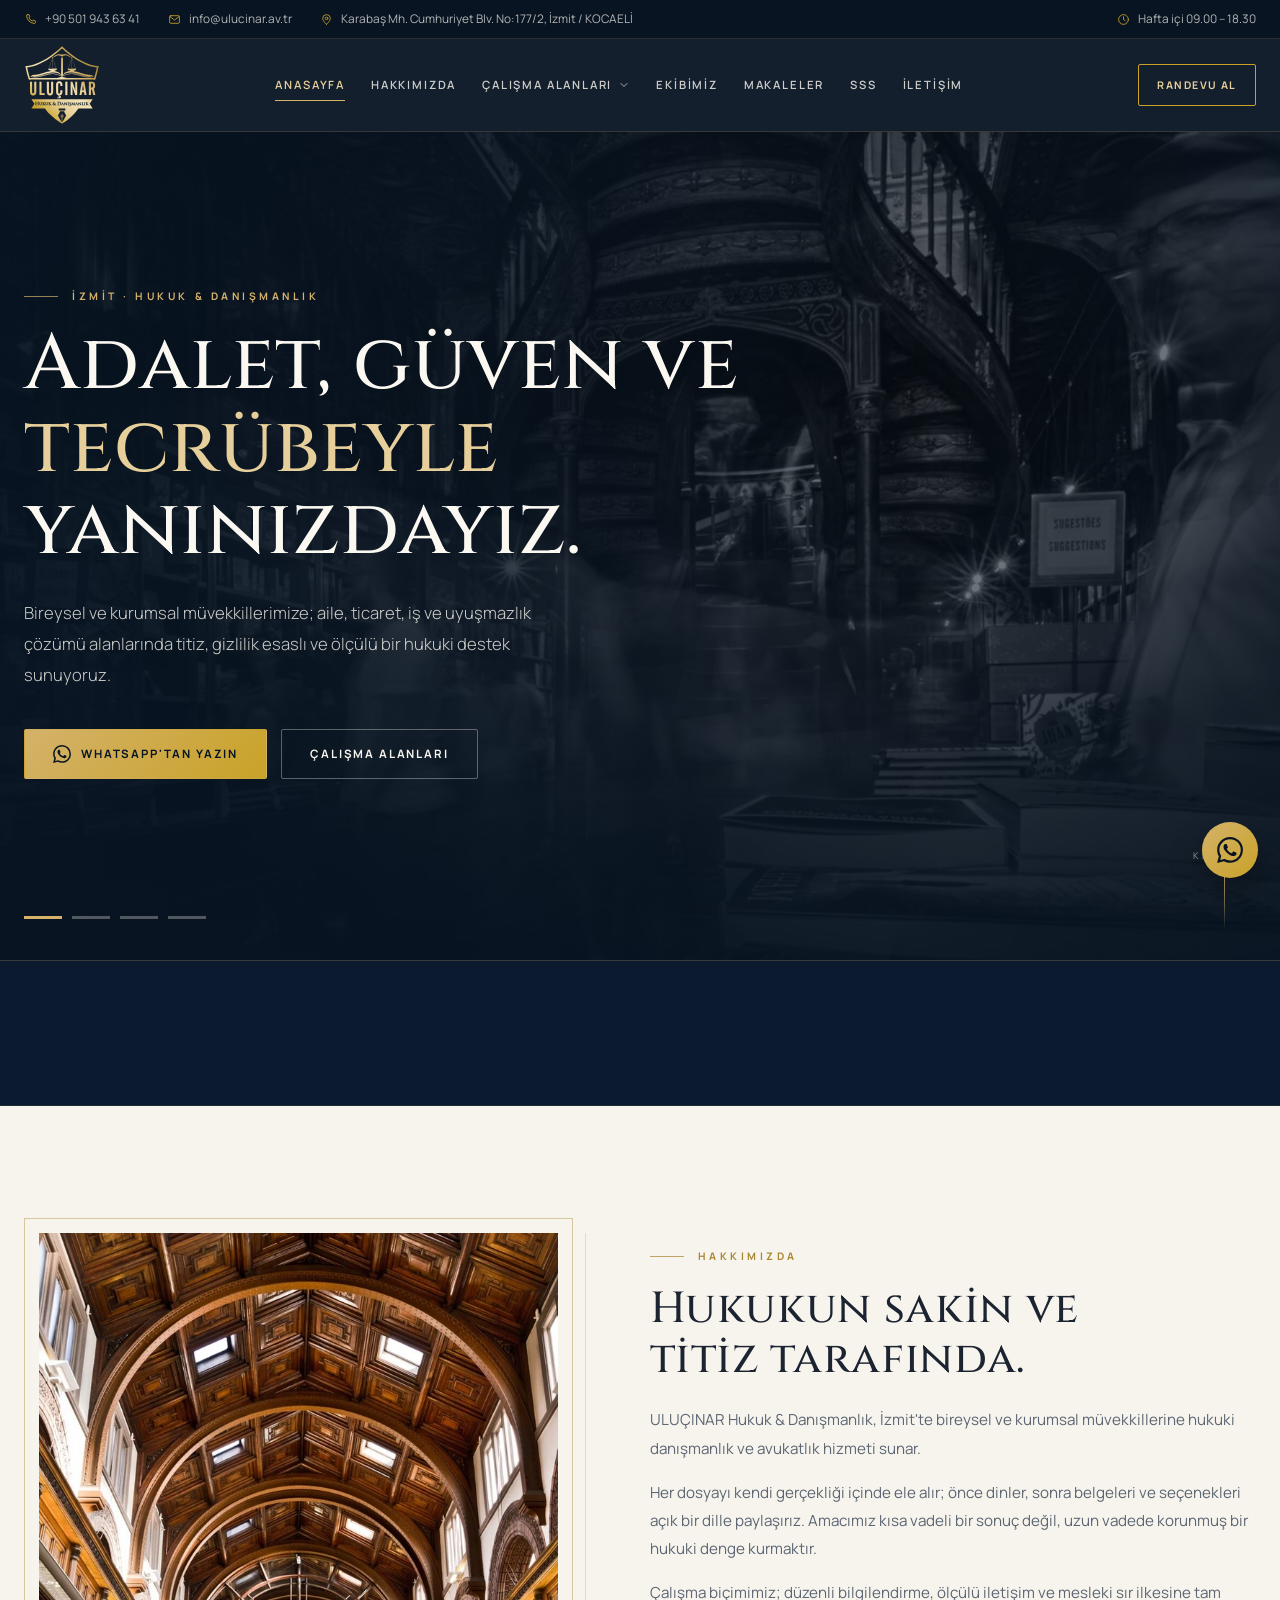
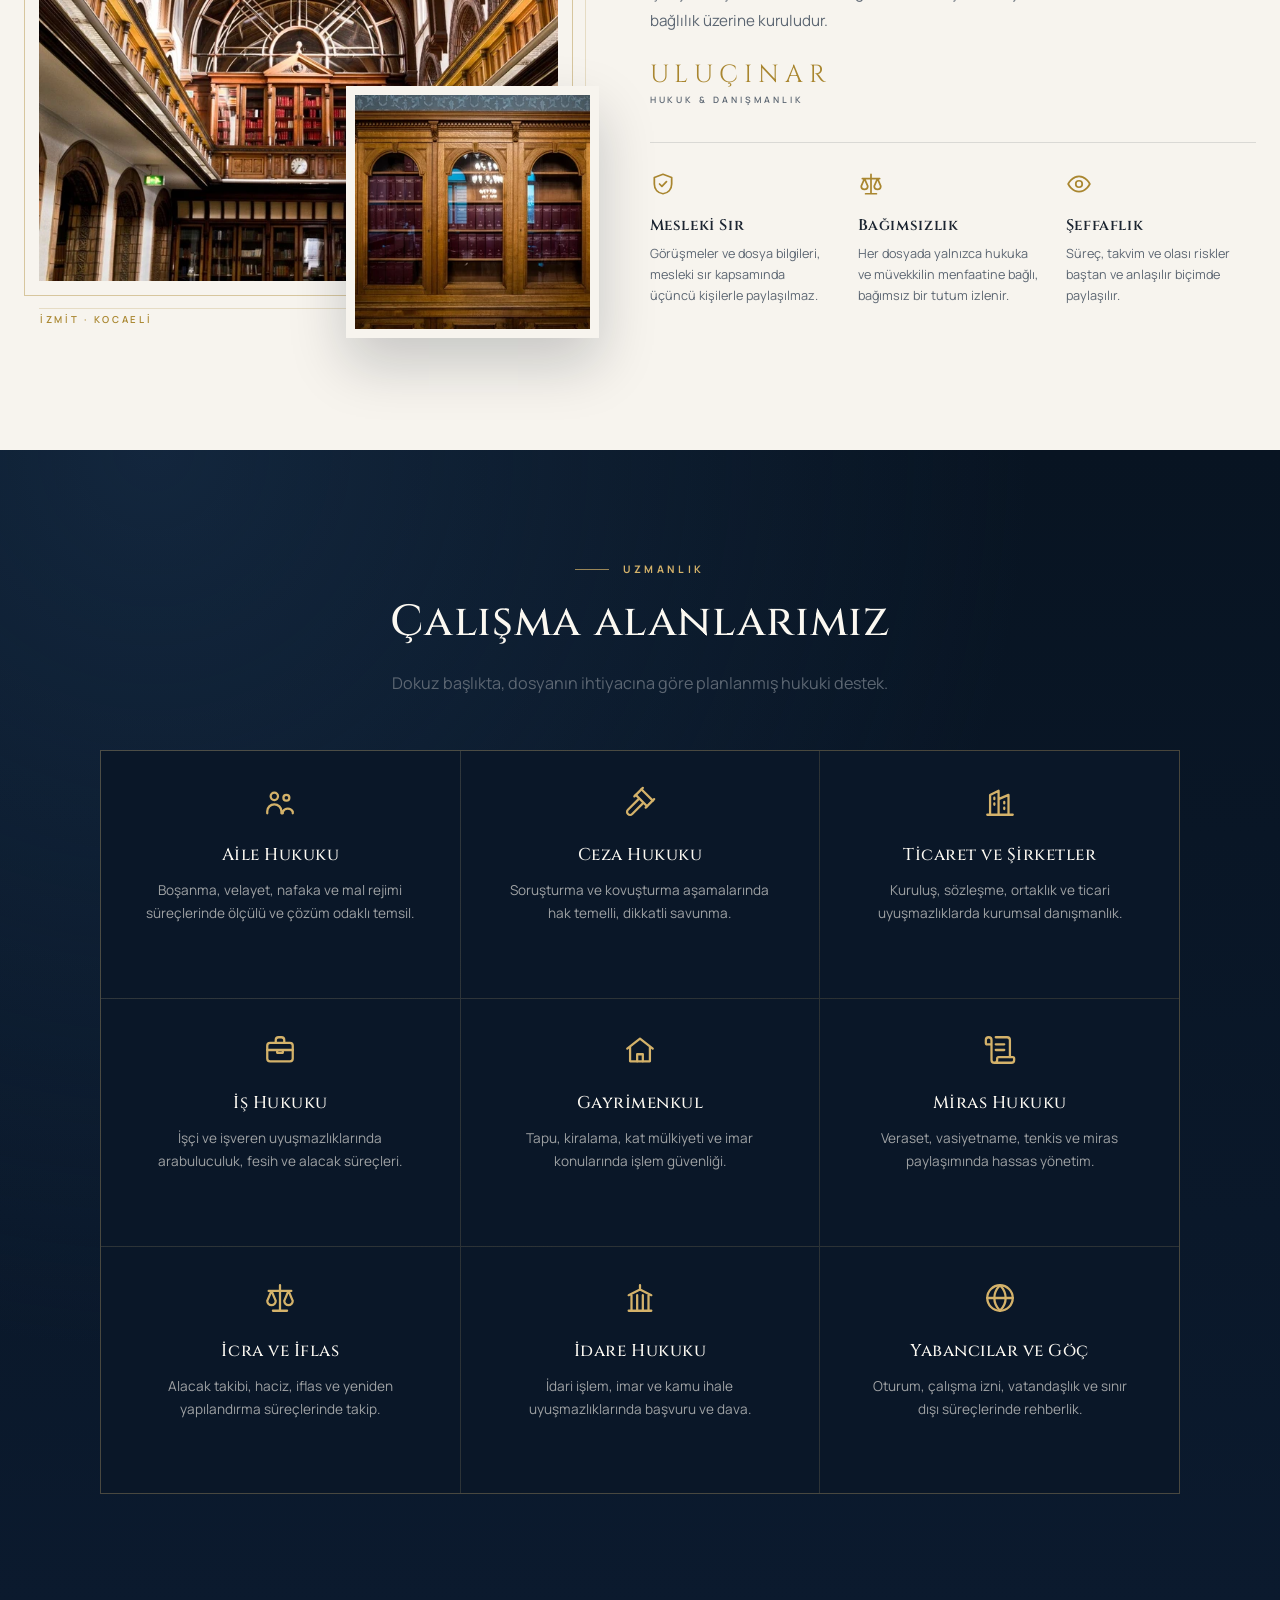
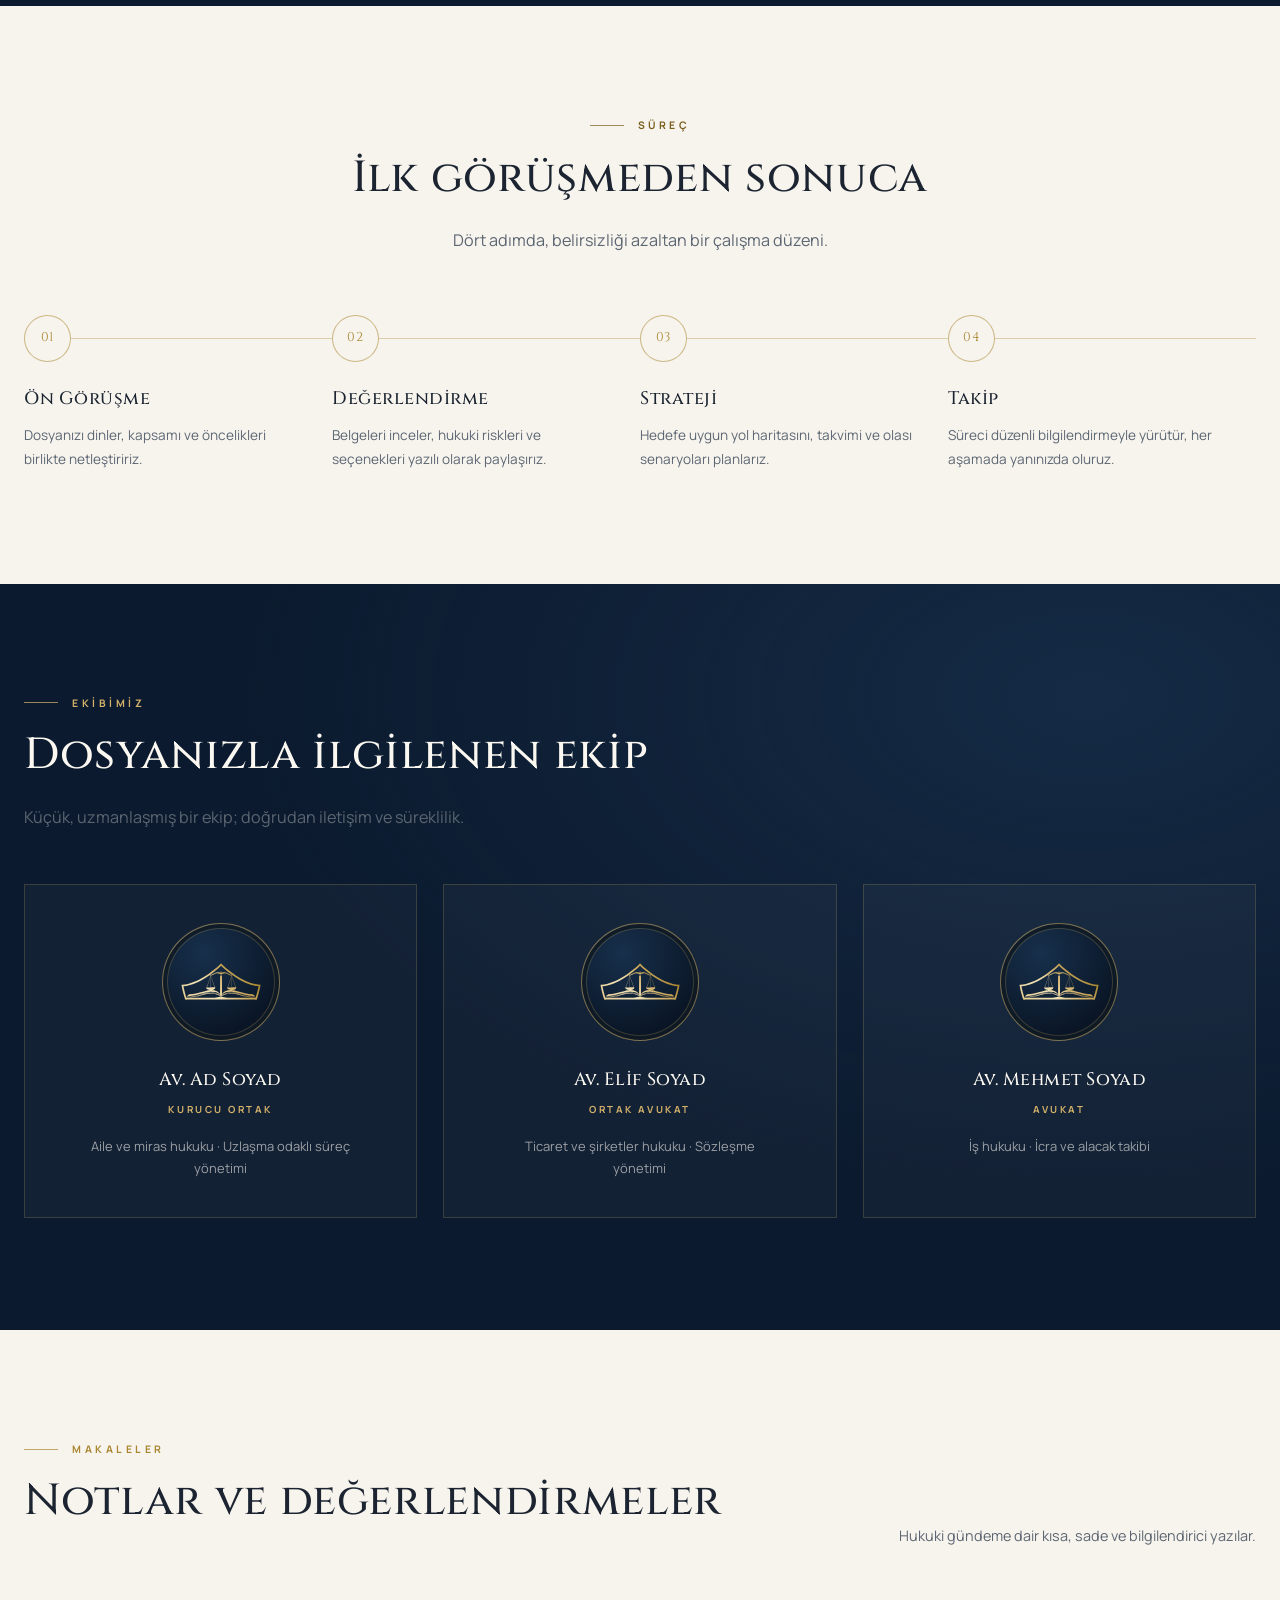
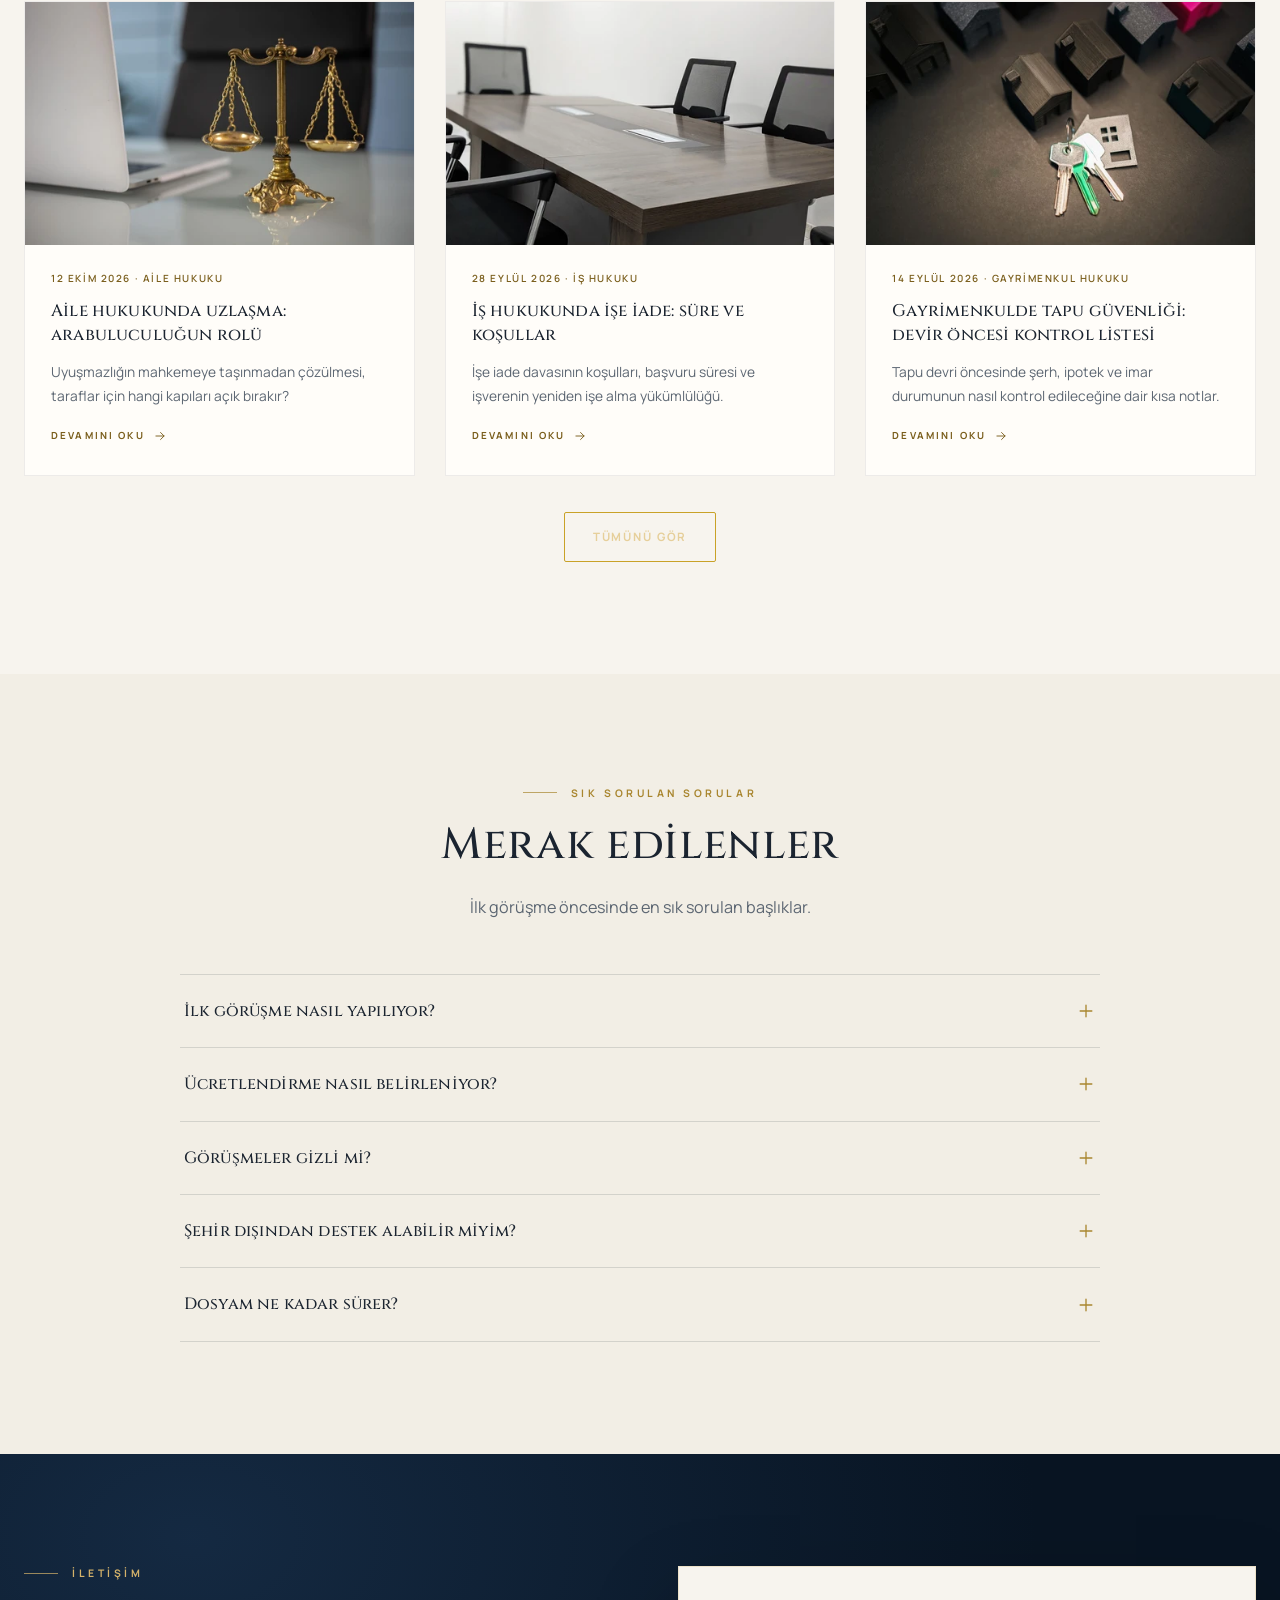
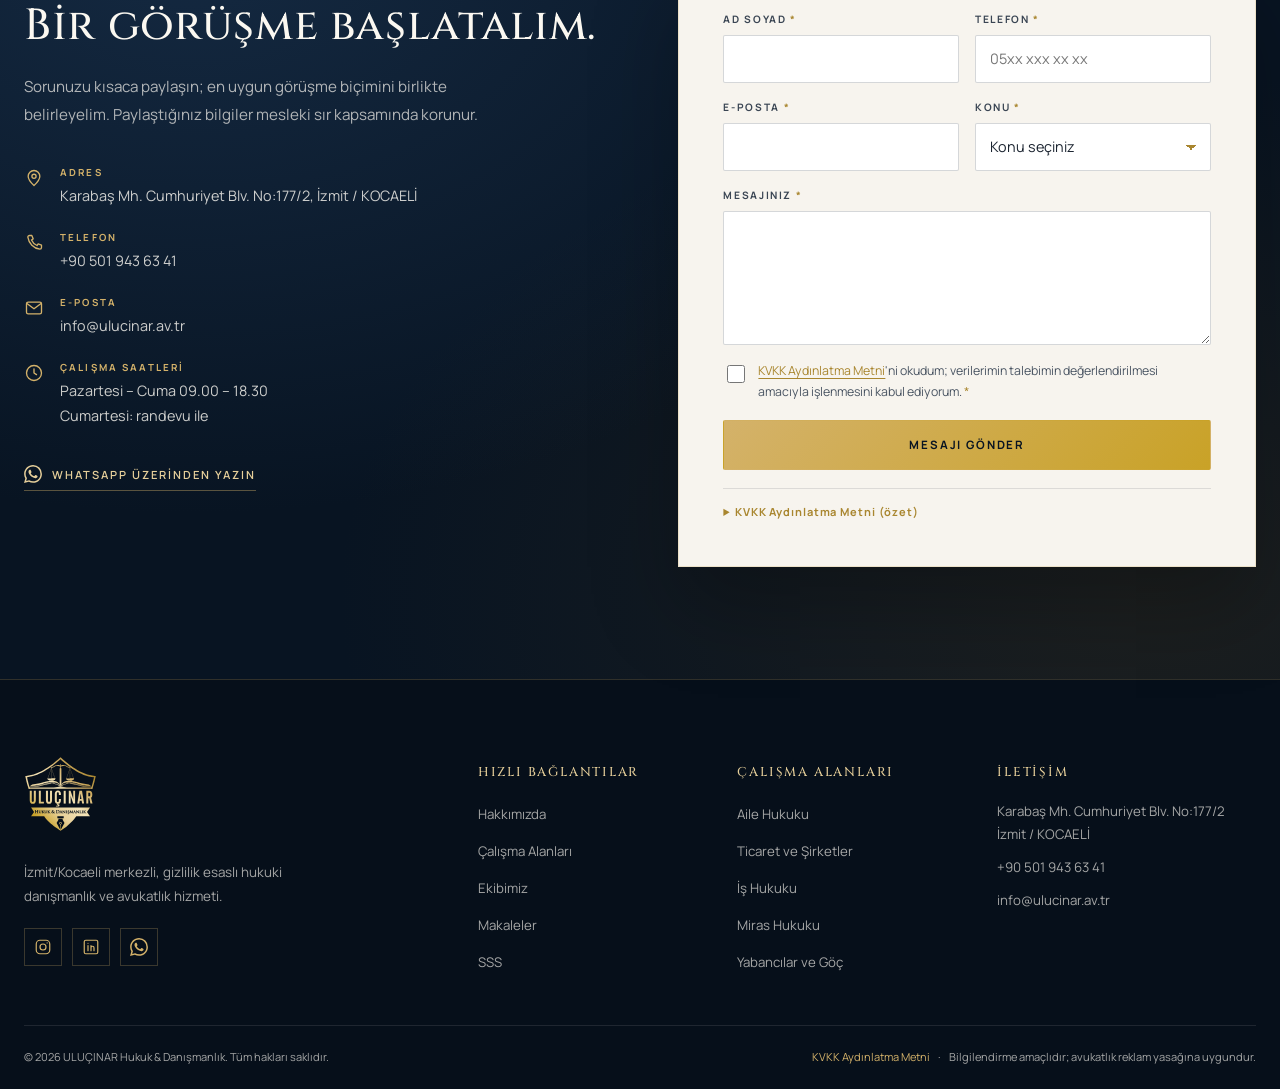
==== commit 94db7067: "feat: add article archive with search and six-card homepage - /makaleler/ server-rendered archive wi" ====
--- a/index.html
+++ b/index.html
@@ -737,6 +737,10 @@
                 <a class="article__more" href="/makale/gayrimenkulde-tapu-guvenligi/" tabindex="-1" aria-hidden="true">Devamını Oku <svg class="icon" aria-hidden="true"><use href="#i-arrow-right"></use></svg></a>
               </div>
             </article>
+          </div>
+
+          <div class="articles__actions">
+            <a class="btn btn--outline" href="/makaleler/">Tümünü Gör</a>
           </div>
         </div>
       </section>
--- a/assets/css/style.css
+++ b/assets/css/style.css
@@ -1906,7 +1906,7 @@
   .team-grid { grid-template-columns: repeat(2, 1fr); }
   .team-grid > :last-child { grid-column: 1 / -1; max-width: calc(50% - 13px); margin-inline: auto; }
   .article-grid { grid-template-columns: repeat(2, 1fr); }
-  .article-grid > :last-child { grid-column: 1 / -1; max-width: calc(50% - 15px); }
+  .article-grid > :last-child:nth-child(odd) { grid-column: 1 / -1; max-width: calc(50% - 15px); }
   .footer__grid { grid-template-columns: 1fr 1fr; gap: 40px; }
   .contact__grid { grid-template-columns: 1fr; gap: 52px; }
   .contact__lead { max-width: 620px; }
@@ -1941,7 +1941,7 @@
   .team-grid { grid-template-columns: 1fr; }
   .team-grid > :last-child { max-width: none; }
   .article-grid { grid-template-columns: 1fr; }
-  .article-grid > :last-child { max-width: none; }
+  .article-grid > :last-child:nth-child(odd) { max-width: none; }
 
   .section-head { margin-bottom: 40px; }
 
@@ -2531,3 +2531,104 @@
   border-color: var(--gold-500);
   color: var(--navy-950);
 }
+
+/* Home articles: link to the full archive */
+.articles__actions {
+  display: flex;
+  justify-content: center;
+  margin-top: 36px;
+}
+
+/* ==================================================================== *
+ * Article archive (/makaleler/)
+ * ==================================================================== */
+.archive-hero {
+  padding-block: 84px 56px;
+  color: var(--cream);
+  background:
+    radial-gradient(ellipse at 82% 8%, rgba(212, 178, 106, .22), transparent 56%),
+    linear-gradient(135deg, var(--navy-950) 0%, var(--navy-800) 62%, #221d14 100%);
+}
+.archive-hero .breadcrumb { margin-bottom: 26px; }
+.archive-hero .eyebrow { color: var(--gold-400); }
+.archive-hero__title {
+  margin-bottom: 14px;
+  color: #fbf8f1;
+  font-size: clamp(1.9rem, 4vw, 2.8rem);
+}
+.archive-hero__lead {
+  max-width: 56ch;
+  color: rgba(247, 244, 238, .72);
+  font-size: .98rem;
+  line-height: 1.8;
+}
+
+.archive { padding-top: 56px; }
+
+.archive__toolbar {
+  display: flex;
+  flex-direction: column;
+  gap: 18px;
+  margin-bottom: 22px;
+}
+.archive__search {
+  width: 100%;
+  max-width: 460px;
+  padding: 13px 16px;
+  color: var(--ink);
+  background: var(--white);
+  border: 1px solid rgba(27, 36, 48, .22);
+  font: inherit;
+  font-size: .92rem;
+}
+.archive__search:focus-visible {
+  outline: 2px solid var(--gold-500);
+  outline-offset: 2px;
+}
+.archive__filters {
+  display: flex;
+  flex-wrap: wrap;
+  gap: 8px;
+}
+.archive__chip {
+  padding: 8px 14px;
+  color: var(--ink);
+  background: transparent;
+  border: 1px solid rgba(27, 36, 48, .22);
+  font: inherit;
+  font-size: .68rem;
+  font-weight: 600;
+  letter-spacing: .06em;
+  cursor: pointer;
+  transition: background .2s ease, color .2s ease, border-color .2s ease;
+}
+.archive__chip:hover { border-color: var(--gold-500); }
+.archive__chip.is-active {
+  color: var(--cream);
+  background: var(--navy-950);
+  border-color: var(--navy-950);
+}
+.archive__chip:focus-visible {
+  outline: 2px solid var(--gold-500);
+  outline-offset: 2px;
+}
+.archive__count {
+  margin-bottom: 18px;
+  color: var(--muted);
+  font-size: .8rem;
+  letter-spacing: .04em;
+}
+.archive__empty {
+  padding: 28px 0;
+  color: var(--muted);
+  font-size: .95rem;
+}
+.archive__more {
+  margin-top: 26px;
+  color: var(--muted);
+  font-size: .8rem;
+}
+
+/* `.article` sets display:flex, which would beat the hidden attribute. */
+.archive__grid .article[hidden] { display: none; }
+.archive__grid > :last-child { grid-column: auto; max-width: none; }
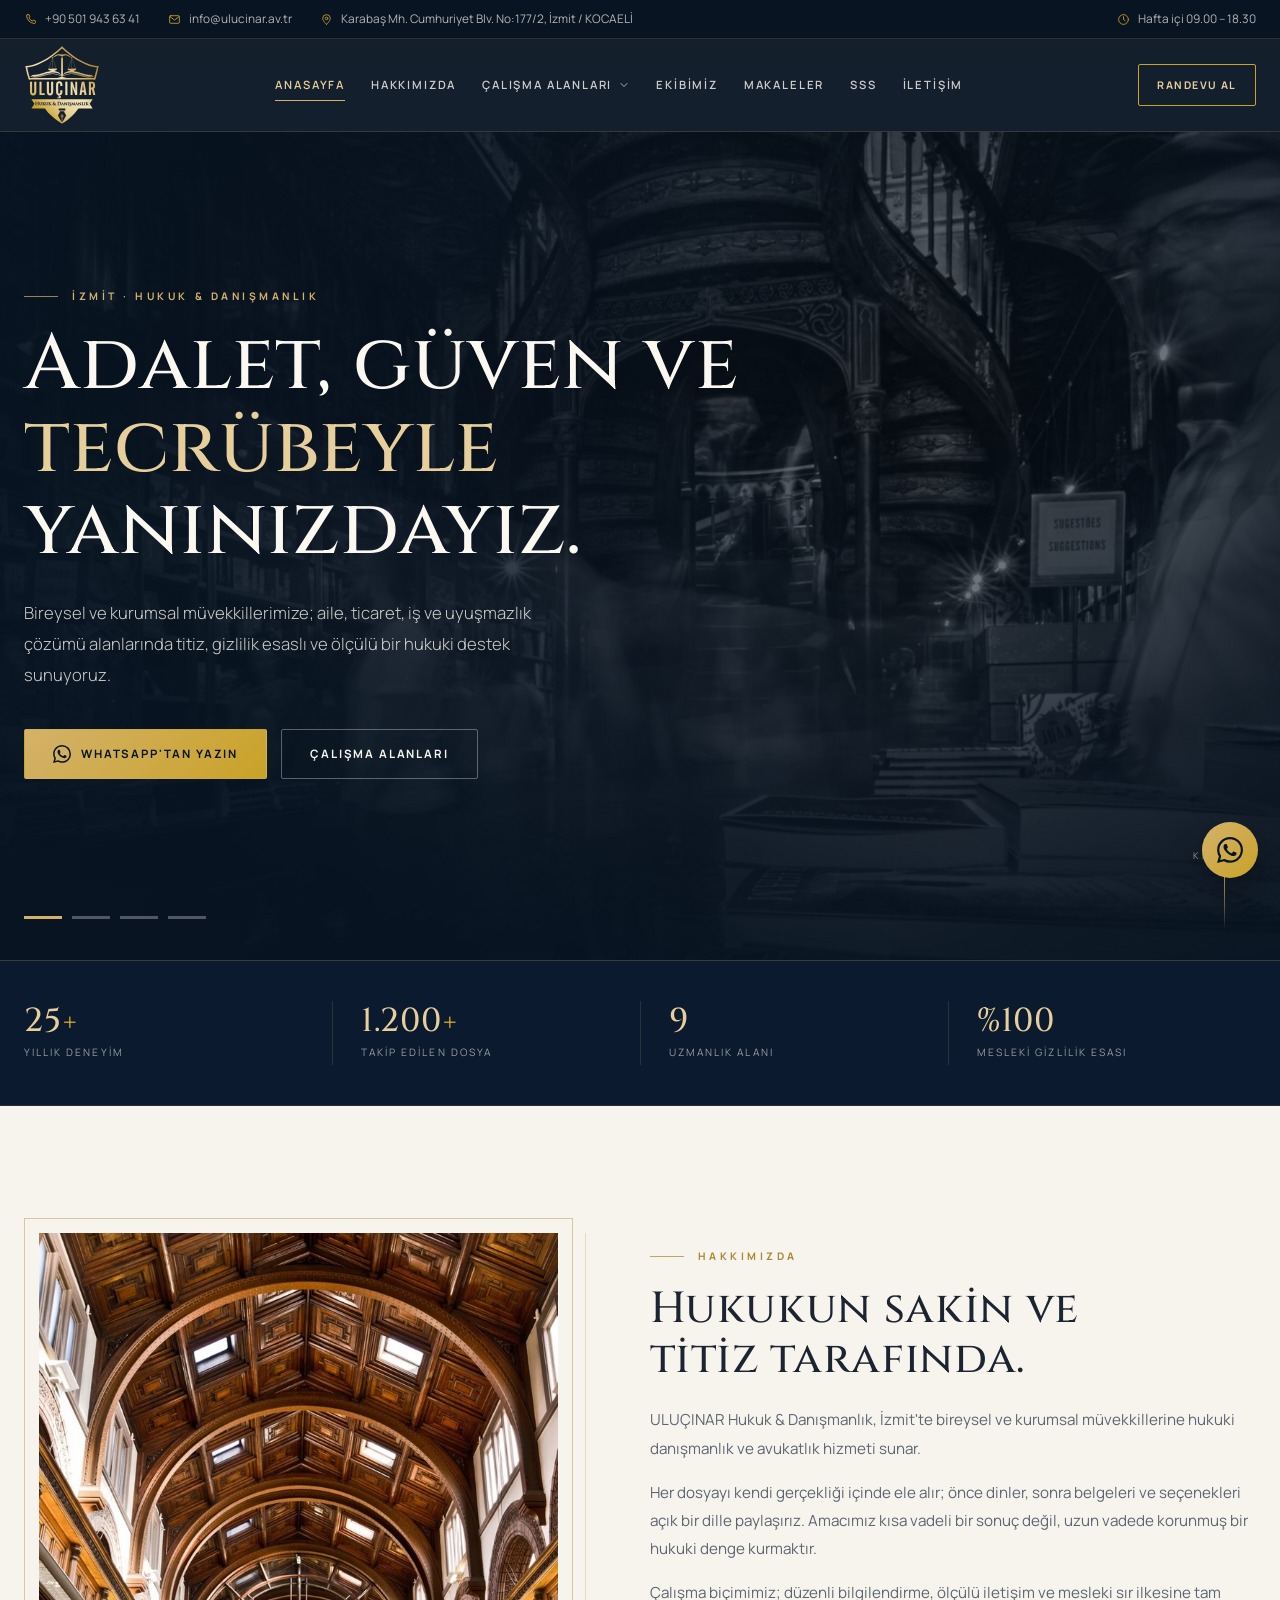
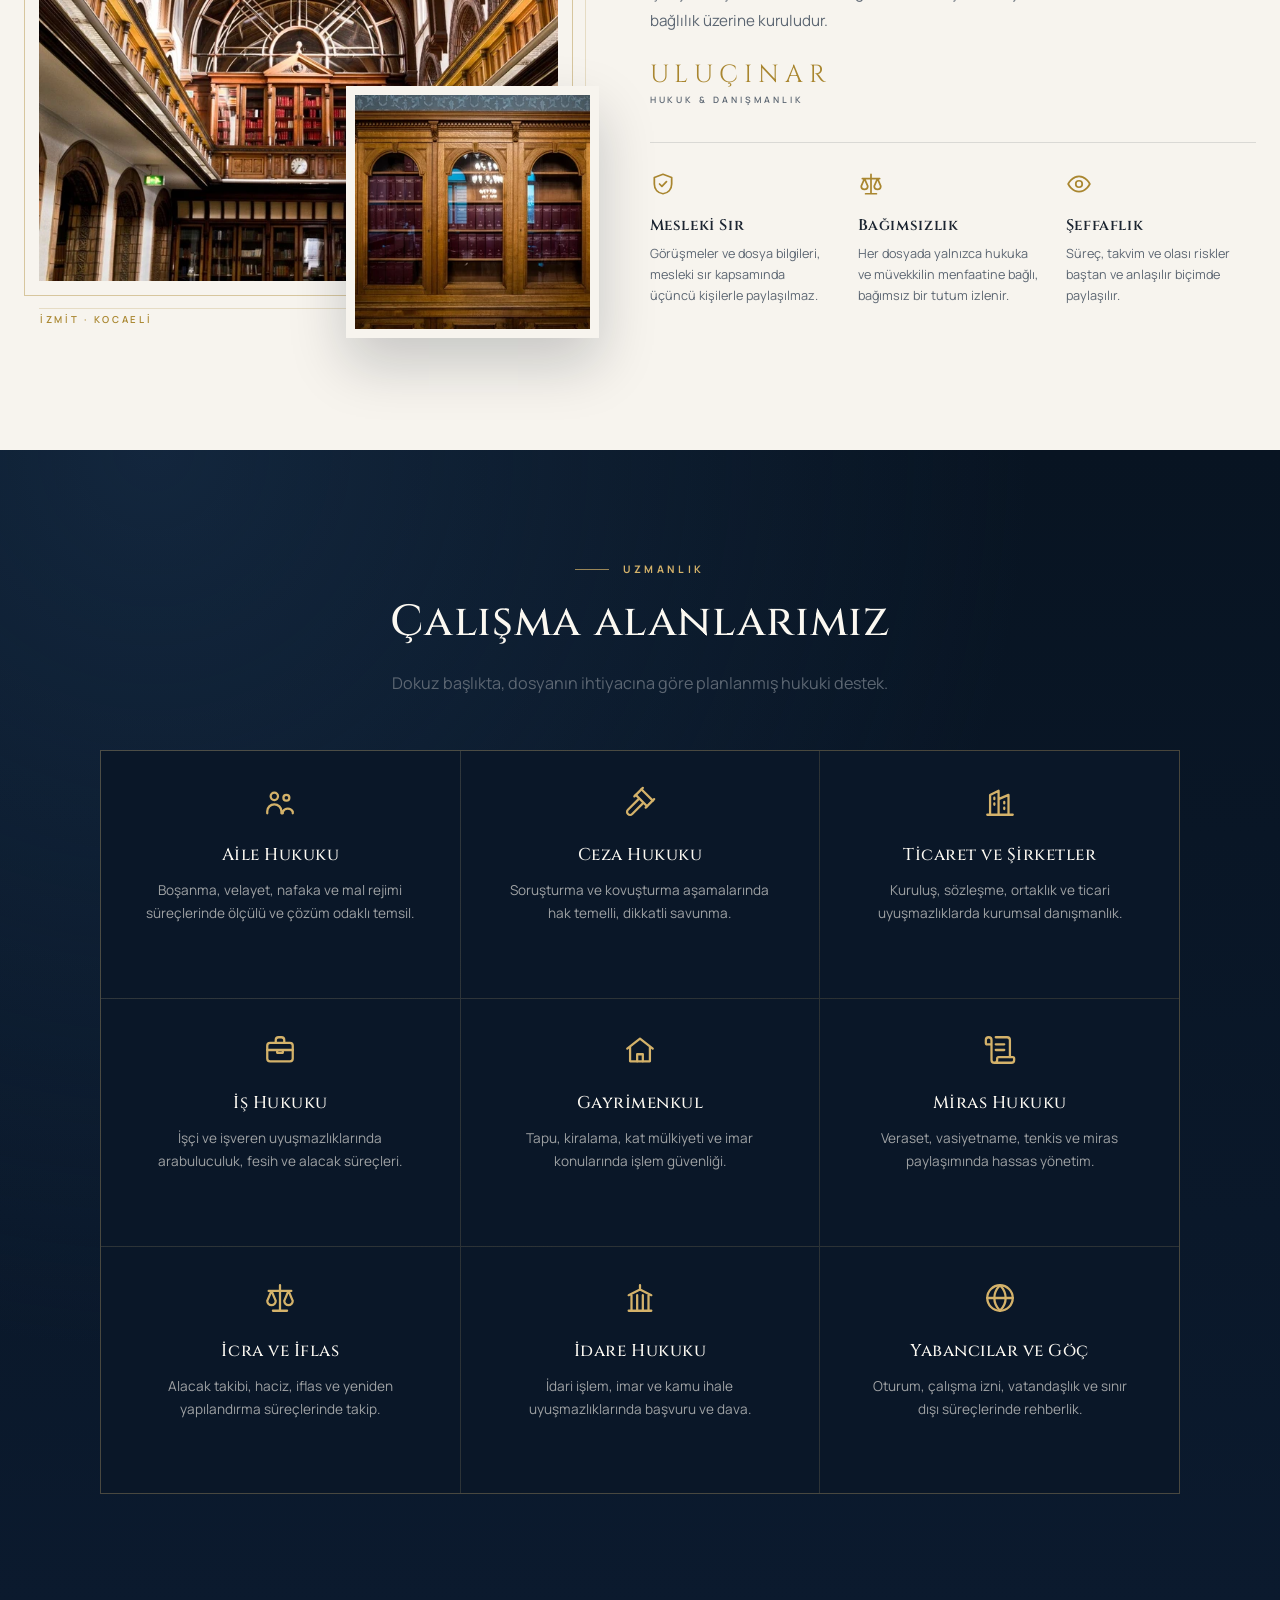
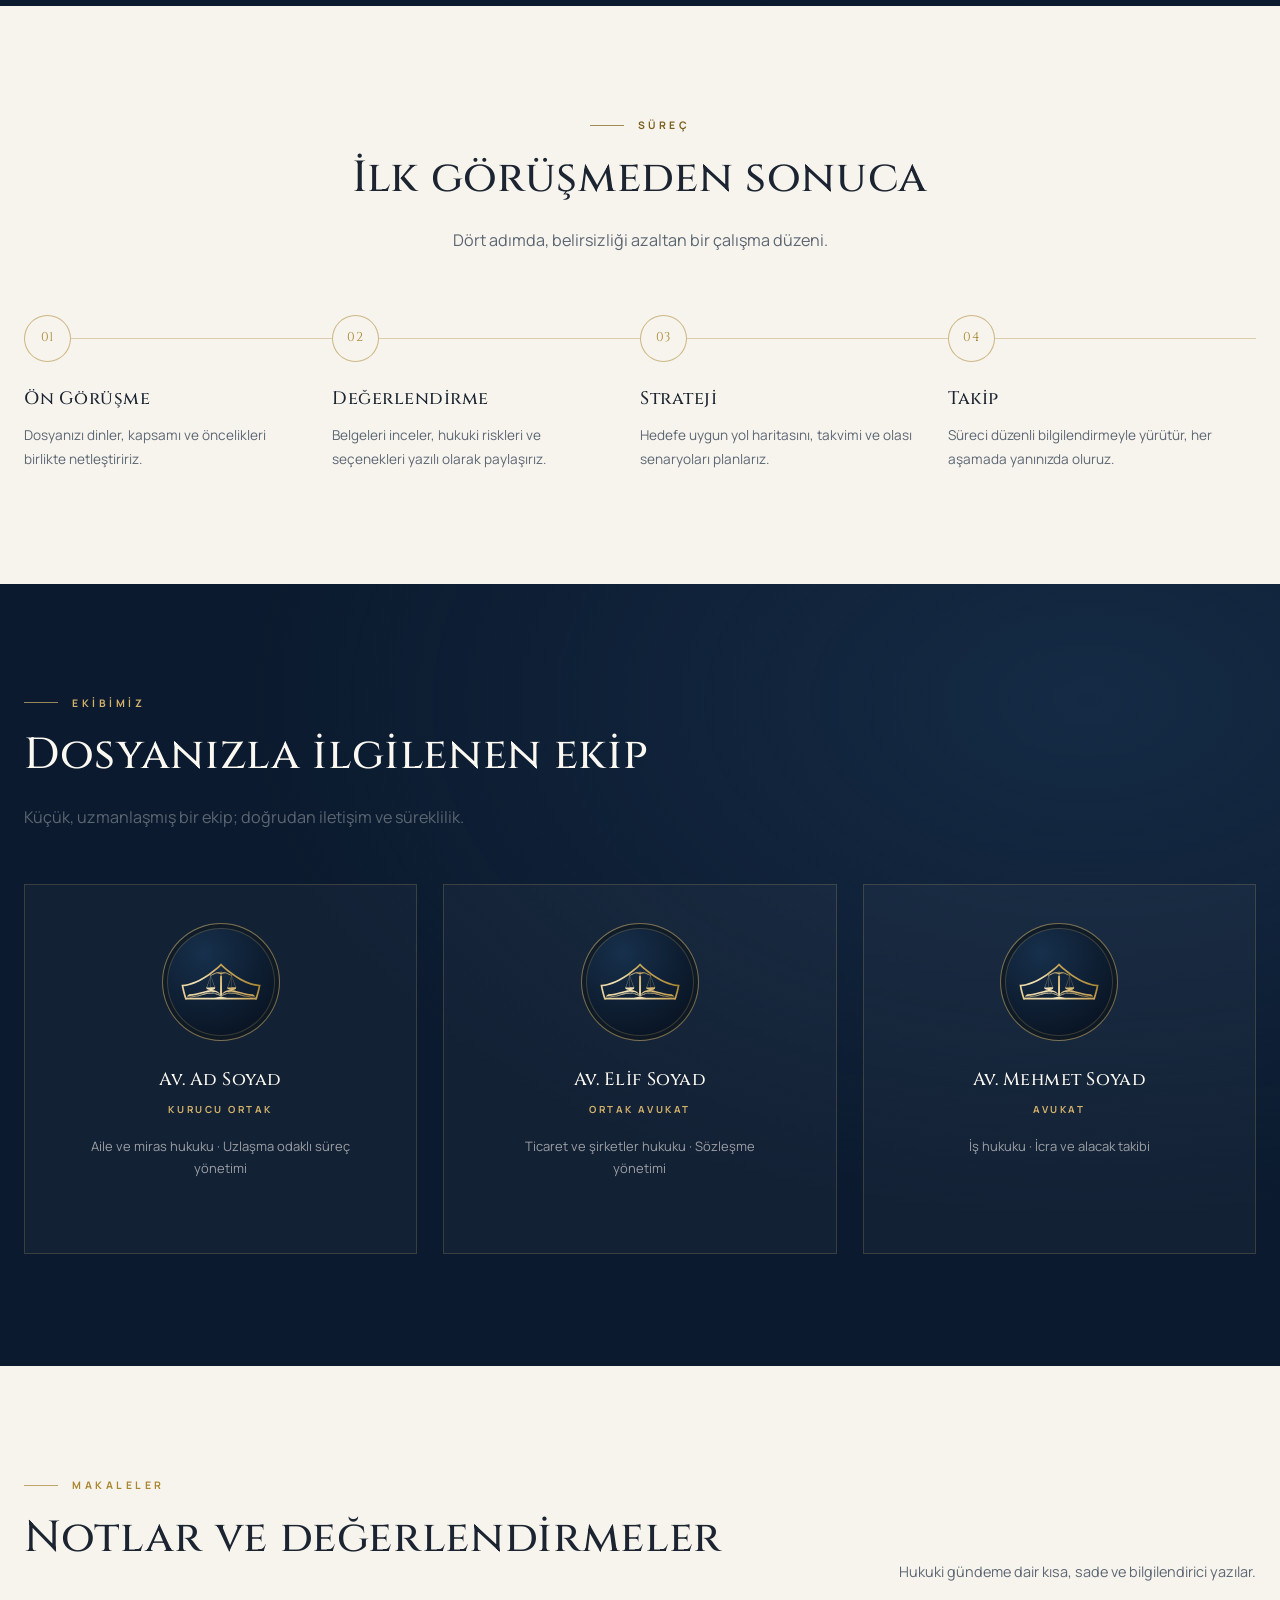
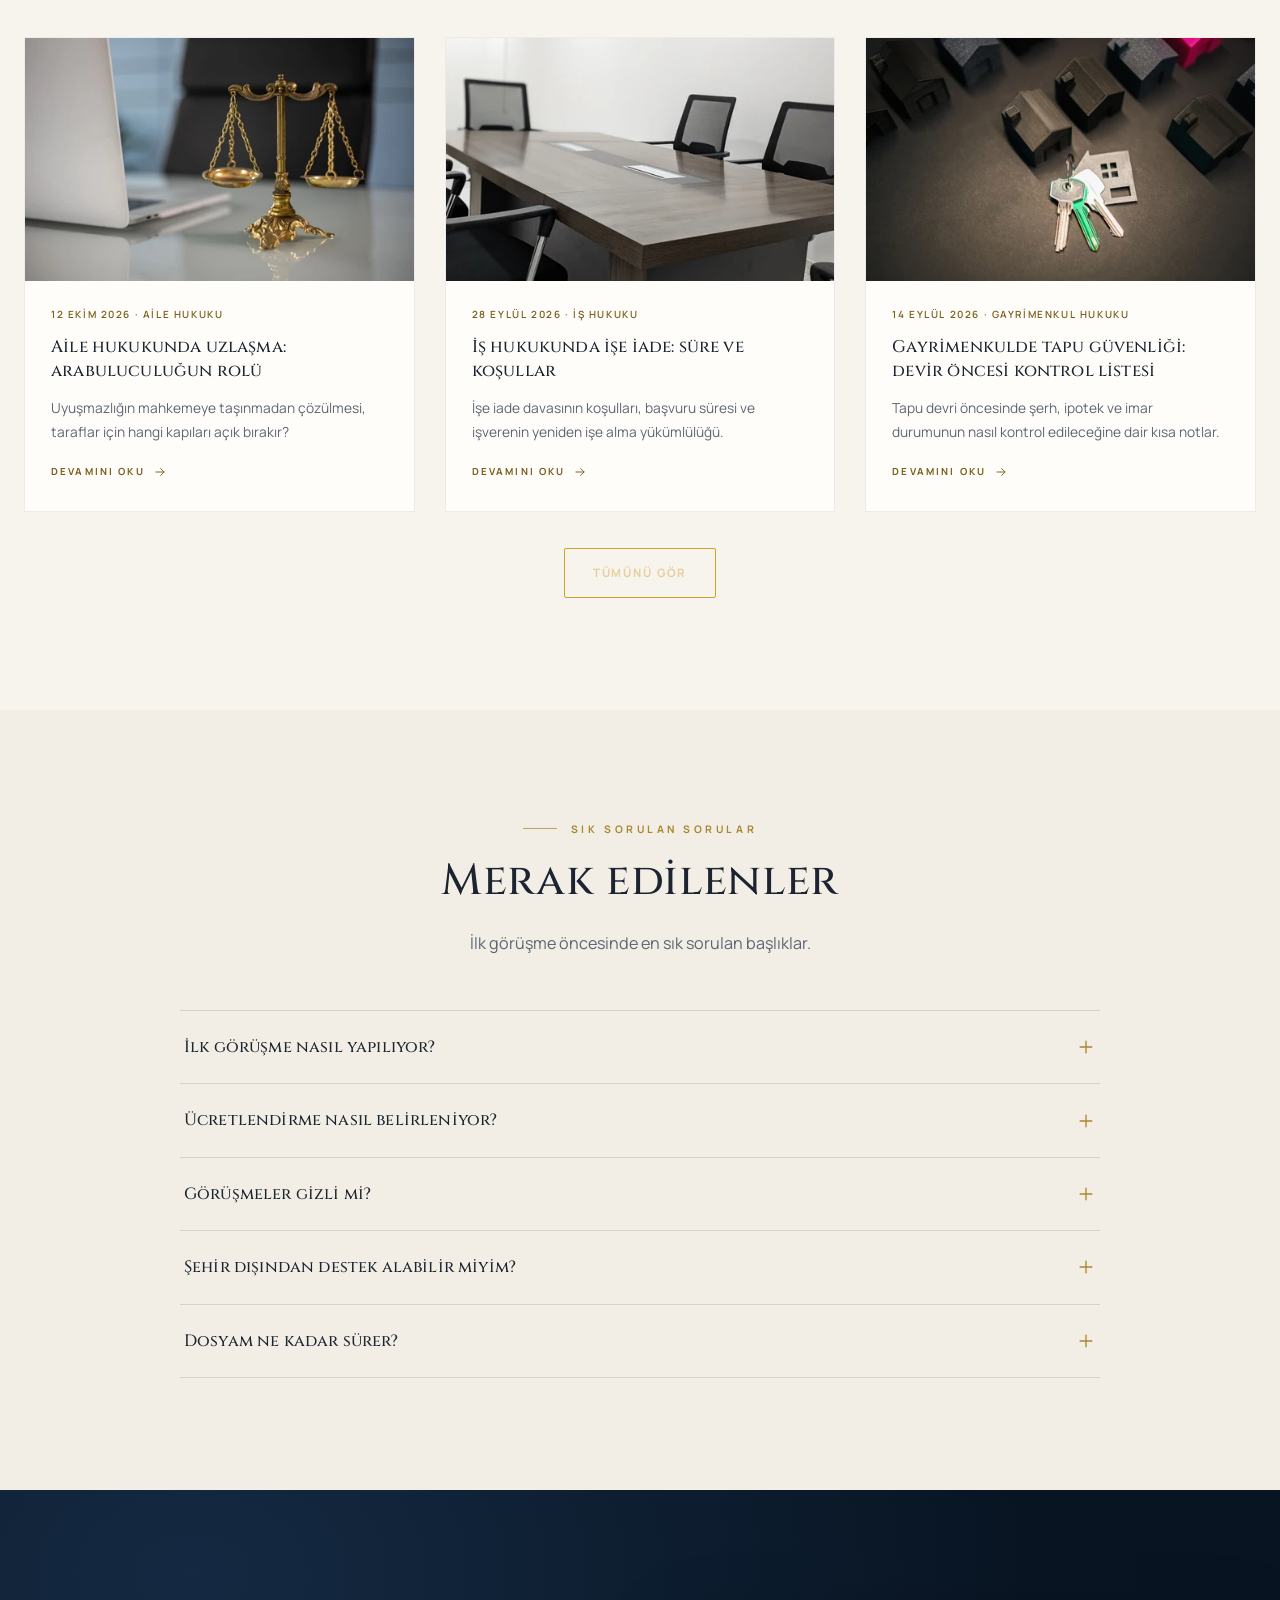
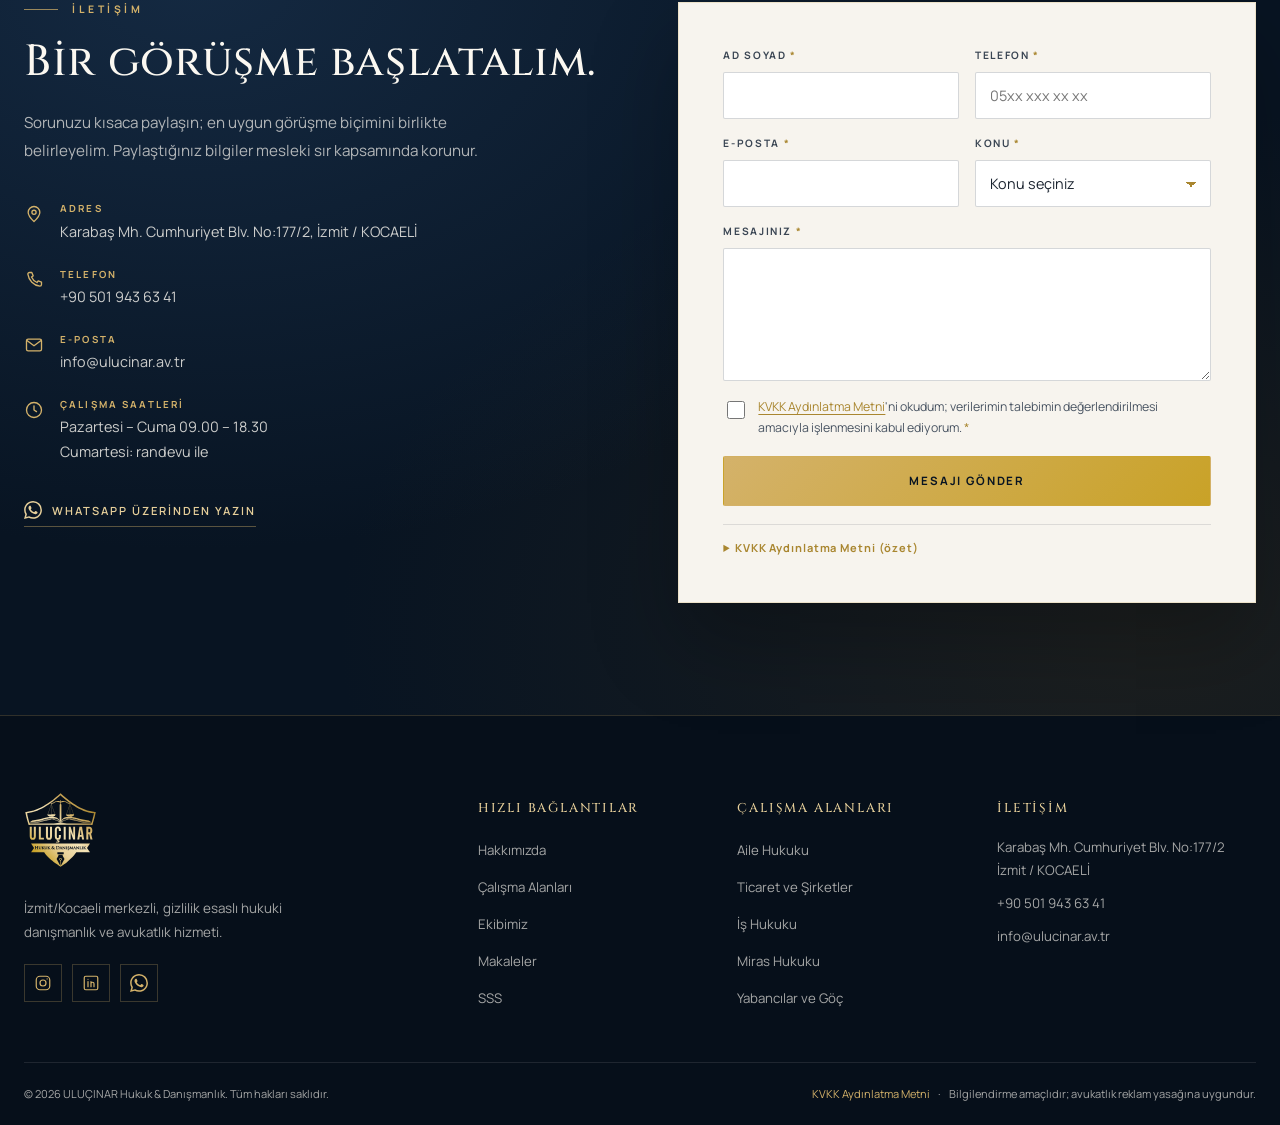
==== commit 63409cea: "feat: add server-rendered practice and team detail pages - /calisma-alani/<slug>/ with Service and b" ====
--- a/index.html
+++ b/index.html
@@ -524,84 +524,84 @@
 
           <div class="practice-grid">
             <article class="practice" id="aile-hukuku" data-pb-collection="practice_areas" data-pb-id="aile-hukuku" data-reveal>
-              <button type="button" class="practice__link" data-practice-slug="aile-hukuku" aria-haspopup="dialog" aria-controls="practiceModal" aria-expanded="false">
+              <a class="practice__link" href="/calisma-alani/aile-hukuku/" data-practice-slug="aile-hukuku" aria-haspopup="dialog" aria-controls="practiceModal" aria-expanded="false">
                 <svg class="icon icon--xl" aria-hidden="true"><use href="#i-family"></use></svg>
                 <span class="practice__title" role="heading" aria-level="3">Aile Hukuku</span>
                 <span class="practice__desc">Boşanma, velayet, nafaka ve mal rejimi süreçlerinde ölçülü ve çözüm odaklı temsil.</span>
                 <span class="practice__more">Detay <svg class="icon" aria-hidden="true"><use href="#i-arrow-right"></use></svg></span>
-              </button>
+              </a>
             </article>
 
             <article class="practice" id="ceza-hukuku" data-pb-collection="practice_areas" data-pb-id="ceza-hukuku" data-reveal>
-              <button type="button" class="practice__link" data-practice-slug="ceza-hukuku" aria-haspopup="dialog" aria-controls="practiceModal" aria-expanded="false">
+              <a class="practice__link" href="/calisma-alani/ceza-hukuku/" data-practice-slug="ceza-hukuku" aria-haspopup="dialog" aria-controls="practiceModal" aria-expanded="false">
                 <svg class="icon icon--xl" aria-hidden="true"><use href="#i-gavel"></use></svg>
                 <span class="practice__title" role="heading" aria-level="3">Ceza Hukuku</span>
                 <span class="practice__desc">Soruşturma ve kovuşturma aşamalarında hak temelli, dikkatli savunma.</span>
                 <span class="practice__more">Detay <svg class="icon" aria-hidden="true"><use href="#i-arrow-right"></use></svg></span>
-              </button>
+              </a>
             </article>
 
             <article class="practice" id="ticaret-hukuku" data-pb-collection="practice_areas" data-pb-id="ticaret-hukuku" data-reveal>
-              <button type="button" class="practice__link" data-practice-slug="ticaret-hukuku" aria-haspopup="dialog" aria-controls="practiceModal" aria-expanded="false">
+              <a class="practice__link" href="/calisma-alani/ticaret-hukuku/" data-practice-slug="ticaret-hukuku" aria-haspopup="dialog" aria-controls="practiceModal" aria-expanded="false">
                 <svg class="icon icon--xl" aria-hidden="true"><use href="#i-building"></use></svg>
                 <span class="practice__title" role="heading" aria-level="3">Ticaret ve Şirketler</span>
                 <span class="practice__desc">Kuruluş, sözleşme, ortaklık ve ticari uyuşmazlıklarda kurumsal danışmanlık.</span>
                 <span class="practice__more">Detay <svg class="icon" aria-hidden="true"><use href="#i-arrow-right"></use></svg></span>
-              </button>
+              </a>
             </article>
 
             <article class="practice" id="is-hukuku" data-pb-collection="practice_areas" data-pb-id="is-hukuku" data-reveal>
-              <button type="button" class="practice__link" data-practice-slug="is-hukuku" aria-haspopup="dialog" aria-controls="practiceModal" aria-expanded="false">
+              <a class="practice__link" href="/calisma-alani/is-hukuku/" data-practice-slug="is-hukuku" aria-haspopup="dialog" aria-controls="practiceModal" aria-expanded="false">
                 <svg class="icon icon--xl" aria-hidden="true"><use href="#i-briefcase"></use></svg>
                 <span class="practice__title" role="heading" aria-level="3">İş Hukuku</span>
                 <span class="practice__desc">İşçi ve işveren uyuşmazlıklarında arabuluculuk, fesih ve alacak süreçleri.</span>
                 <span class="practice__more">Detay <svg class="icon" aria-hidden="true"><use href="#i-arrow-right"></use></svg></span>
-              </button>
+              </a>
             </article>
 
             <article class="practice" id="gayrimenkul-hukuku" data-pb-collection="practice_areas" data-pb-id="gayrimenkul-hukuku" data-reveal>
-              <button type="button" class="practice__link" data-practice-slug="gayrimenkul-hukuku" aria-haspopup="dialog" aria-controls="practiceModal" aria-expanded="false">
+              <a class="practice__link" href="/calisma-alani/gayrimenkul-hukuku/" data-practice-slug="gayrimenkul-hukuku" aria-haspopup="dialog" aria-controls="practiceModal" aria-expanded="false">
                 <svg class="icon icon--xl" aria-hidden="true"><use href="#i-home"></use></svg>
                 <span class="practice__title" role="heading" aria-level="3">Gayrimenkul</span>
                 <span class="practice__desc">Tapu, kiralama, kat mülkiyeti ve imar konularında işlem güvenliği.</span>
                 <span class="practice__more">Detay <svg class="icon" aria-hidden="true"><use href="#i-arrow-right"></use></svg></span>
-              </button>
+              </a>
             </article>
 
             <article class="practice" id="miras-hukuku" data-pb-collection="practice_areas" data-pb-id="miras-hukuku" data-reveal>
-              <button type="button" class="practice__link" data-practice-slug="miras-hukuku" aria-haspopup="dialog" aria-controls="practiceModal" aria-expanded="false">
+              <a class="practice__link" href="/calisma-alani/miras-hukuku/" data-practice-slug="miras-hukuku" aria-haspopup="dialog" aria-controls="practiceModal" aria-expanded="false">
                 <svg class="icon icon--xl" aria-hidden="true"><use href="#i-scroll"></use></svg>
                 <span class="practice__title" role="heading" aria-level="3">Miras Hukuku</span>
                 <span class="practice__desc">Veraset, vasiyetname, tenkis ve miras paylaşımında hassas yönetim.</span>
                 <span class="practice__more">Detay <svg class="icon" aria-hidden="true"><use href="#i-arrow-right"></use></svg></span>
-              </button>
+              </a>
             </article>
 
             <article class="practice" id="icra-hukuku" data-pb-collection="practice_areas" data-pb-id="icra-hukuku" data-reveal>
-              <button type="button" class="practice__link" data-practice-slug="icra-hukuku" aria-haspopup="dialog" aria-controls="practiceModal" aria-expanded="false">
+              <a class="practice__link" href="/calisma-alani/icra-hukuku/" data-practice-slug="icra-hukuku" aria-haspopup="dialog" aria-controls="practiceModal" aria-expanded="false">
                 <svg class="icon icon--xl" aria-hidden="true"><use href="#i-scale"></use></svg>
                 <span class="practice__title" role="heading" aria-level="3">İcra ve İflas</span>
                 <span class="practice__desc">Alacak takibi, haciz, iflas ve yeniden yapılandırma süreçlerinde takip.</span>
                 <span class="practice__more">Detay <svg class="icon" aria-hidden="true"><use href="#i-arrow-right"></use></svg></span>
-              </button>
+              </a>
             </article>
 
             <article class="practice" id="idare-hukuku" data-pb-collection="practice_areas" data-pb-id="idare-hukuku" data-reveal>
-              <button type="button" class="practice__link" data-practice-slug="idare-hukuku" aria-haspopup="dialog" aria-controls="practiceModal" aria-expanded="false">
+              <a class="practice__link" href="/calisma-alani/idare-hukuku/" data-practice-slug="idare-hukuku" aria-haspopup="dialog" aria-controls="practiceModal" aria-expanded="false">
                 <svg class="icon icon--xl" aria-hidden="true"><use href="#i-columns"></use></svg>
                 <span class="practice__title" role="heading" aria-level="3">İdare Hukuku</span>
                 <span class="practice__desc">İdari işlem, imar ve kamu ihale uyuşmazlıklarında başvuru ve dava.</span>
                 <span class="practice__more">Detay <svg class="icon" aria-hidden="true"><use href="#i-arrow-right"></use></svg></span>
-              </button>
+              </a>
             </article>
 
             <article class="practice" id="goc-hukuku" data-pb-collection="practice_areas" data-pb-id="goc-hukuku" data-reveal>
-              <button type="button" class="practice__link" data-practice-slug="goc-hukuku" aria-haspopup="dialog" aria-controls="practiceModal" aria-expanded="false">
+              <a class="practice__link" href="/calisma-alani/goc-hukuku/" data-practice-slug="goc-hukuku" aria-haspopup="dialog" aria-controls="practiceModal" aria-expanded="false">
                 <svg class="icon icon--xl" aria-hidden="true"><use href="#i-globe"></use></svg>
                 <span class="practice__title" role="heading" aria-level="3">Yabancılar ve Göç</span>
                 <span class="practice__desc">Oturum, çalışma izni, vatandaşlık ve sınır dışı süreçlerinde rehberlik.</span>
                 <span class="practice__more">Detay <svg class="icon" aria-hidden="true"><use href="#i-arrow-right"></use></svg></span>
-              </button>
+              </a>
             </article>
           </div>
         </div>
@@ -651,32 +651,35 @@
           </div>
 
           <div class="team-grid">
-            <article class="team-card" data-pb-collection="team_members" data-pb-id="kurucu-ortak" data-reveal>
+            <a class="team-card" href="/ekip/kurucu-ortak/" data-pb-collection="team_members" data-pb-id="kurucu-ortak" data-reveal>
               <div class="team-card__monogram" aria-hidden="true">
                 <img src="assets/logo/ulucinar-emblem-gold.svg?v=2" alt="" width="356" height="168" loading="lazy" decoding="async">
               </div>
               <h3>Av. Ad Soyad</h3>
               <p class="team-card__role">Kurucu Ortak</p>
               <p class="team-card__areas">Aile ve miras hukuku · Uzlaşma odaklı süreç yönetimi</p>
-            </article>
-
-            <article class="team-card" data-pb-collection="team_members" data-pb-id="ortak-avukat" data-reveal>
+              <span class="team-card__more">Profili gör</span>
+            </a>
+
+            <a class="team-card" href="/ekip/ortak-avukat/" data-pb-collection="team_members" data-pb-id="ortak-avukat" data-reveal>
               <div class="team-card__monogram" aria-hidden="true">
                 <img src="assets/logo/ulucinar-emblem-gold.svg?v=2" alt="" width="356" height="168" loading="lazy" decoding="async">
               </div>
               <h3>Av. Elif Soyad</h3>
               <p class="team-card__role">Ortak Avukat</p>
               <p class="team-card__areas">Ticaret ve şirketler hukuku · Sözleşme yönetimi</p>
-            </article>
-
-            <article class="team-card" data-pb-collection="team_members" data-pb-id="avukat" data-reveal>
+              <span class="team-card__more">Profili gör</span>
+            </a>
+
+            <a class="team-card" href="/ekip/avukat/" data-pb-collection="team_members" data-pb-id="avukat" data-reveal>
               <div class="team-card__monogram" aria-hidden="true">
                 <img src="assets/logo/ulucinar-emblem-gold.svg?v=2" alt="" width="356" height="168" loading="lazy" decoding="async">
               </div>
               <h3>Av. Mehmet Soyad</h3>
               <p class="team-card__role">Avukat</p>
               <p class="team-card__areas">İş hukuku · İcra ve alacak takibi</p>
-            </article>
+              <span class="team-card__more">Profili gör</span>
+            </a>
           </div>
         </div>
       </section>
@@ -1129,6 +1132,7 @@
       </div>
       <div class="modal__actions">
         <a class="btn btn--gold" href="#iletisim" id="practiceModalCta">Randevu Al</a>
+        <a class="btn btn--ghost" href="#" id="practiceModalDetail">Detay sayfası</a>
         <button class="btn btn--ghost" type="button" data-modal-close>Kapat</button>
       </div>
     </div>
--- a/assets/css/style.css
+++ b/assets/css/style.css
@@ -2632,3 +2632,199 @@
 /* `.article` sets display:flex, which would beat the hidden attribute. */
 .archive__grid .article[hidden] { display: none; }
 .archive__grid > :last-child { grid-column: auto; max-width: none; }
+
+/* ==================================================================== *
+ * Practice area / team member detail pages
+ * ==================================================================== */
+.detail-hero {
+  padding-block: 84px 64px;
+  color: var(--cream);
+  background:
+    radial-gradient(ellipse at 85% 10%, rgba(212, 178, 106, .20), transparent 55%),
+    linear-gradient(135deg, var(--navy-950) 0%, var(--navy-800) 62%, #221d14 100%);
+}
+.detail-hero .breadcrumb { margin-bottom: 30px; }
+
+.detail-hero__head {
+  display: flex;
+  align-items: center;
+  gap: 20px;
+  margin-bottom: 16px;
+}
+.detail-hero__icon {
+  flex: none;
+  color: var(--gold-400);
+}
+.detail-hero__title {
+  margin: 6px 0 0;
+  color: #fbf8f1;
+  font-family: var(--font-display);
+  font-size: clamp(1.9rem, 4vw, 2.9rem);
+  font-weight: 500;
+  line-height: 1.18;
+}
+.detail-hero__lead {
+  max-width: 62ch;
+  color: rgba(247, 244, 238, .74);
+  font-size: 1rem;
+  line-height: 1.8;
+}
+
+.detail { padding-top: 64px; }
+.detail__grid {
+  display: grid;
+  grid-template-columns: minmax(0, 1fr) 320px;
+  gap: clamp(32px, 5vw, 64px);
+  align-items: start;
+}
+.detail__grid--person { grid-template-columns: minmax(0, 1fr) 300px; }
+.detail__main .prose { max-width: 68ch; }
+.detail__actions {
+  display: flex;
+  flex-wrap: wrap;
+  gap: 12px;
+  margin-top: 32px;
+}
+
+.detail__aside {
+  position: sticky;
+  top: 96px;
+  padding: 26px;
+  background: var(--white);
+  border: 1px solid rgba(27, 36, 48, .1);
+}
+.detail__aside-title {
+  margin-bottom: 16px;
+  color: var(--ink);
+  font-family: var(--font-display);
+  font-size: 1.1rem;
+  font-weight: 500;
+}
+.detail__list {
+  display: flex;
+  flex-direction: column;
+  gap: 2px;
+  margin: 0 0 22px;
+  padding: 0;
+  list-style: none;
+}
+.detail__list a {
+  display: block;
+  padding: 9px 0;
+  color: var(--ink);
+  font-size: .9rem;
+  text-decoration: none;
+  border-bottom: 1px solid rgba(27, 36, 48, .08);
+}
+.detail__list li:last-child a { border-bottom: 0; }
+.detail__list a:hover { color: var(--gold-600); }
+.detail__aside > p { color: var(--muted); font-size: .88rem; line-height: 1.7; }
+.detail__aside-cta {
+  margin-top: 16px;
+  padding-top: 18px;
+  border-top: 1px solid rgba(27, 36, 48, .1);
+}
+.detail__aside-cta p {
+  margin-bottom: 14px;
+  color: var(--muted);
+  font-size: .88rem;
+  line-height: 1.7;
+}
+
+/* Team member hero */
+.team-detail {
+  display: flex;
+  align-items: center;
+  gap: clamp(20px, 4vw, 40px);
+}
+.team-detail__media {
+  flex: none;
+  display: grid;
+  place-items: center;
+  width: clamp(120px, 18vw, 168px);
+  aspect-ratio: 1;
+  overflow: hidden;
+  background: radial-gradient(circle at 35% 25%, #17304c, #0a1626 72%);
+  border: 1px solid rgba(212, 178, 106, .55);
+  border-radius: 50%;
+  box-shadow:
+    inset 0 0 0 4px rgba(8, 20, 34, .85),
+    inset 0 0 0 5px rgba(212, 178, 106, .22);
+}
+.team-detail__media img {
+  display: block;
+  width: 100%;
+  height: 100%;
+  object-fit: cover;
+}
+.team-detail__media--monogram img {
+  width: 70%;
+  height: auto;
+  object-fit: contain;
+}
+.team-detail__role {
+  margin: 8px 0 16px;
+  color: var(--gold-300);
+  font-size: .85rem;
+  letter-spacing: .06em;
+}
+.team-detail__tags {
+  display: flex;
+  flex-wrap: wrap;
+  gap: 8px;
+  margin: 0 0 24px;
+  padding: 0;
+  list-style: none;
+}
+.team-detail__tags li {
+  padding: 6px 12px;
+  color: rgba(247, 244, 238, .82);
+  border: 1px solid rgba(212, 178, 106, .4);
+  font-size: .72rem;
+  letter-spacing: .04em;
+}
+.team-detail__body .btn { margin-top: 4px; }
+
+@media (max-width: 960px) {
+  .detail__grid,
+  .detail__grid--person { grid-template-columns: 1fr; }
+  .detail__aside { position: static; }
+  .team-detail { flex-direction: column; align-items: flex-start; }
+}
+
+/* Team cards are profile links now */
+a.team-card {
+  display: block;
+  color: inherit;
+  text-decoration: none;
+}
+.team-card__more {
+  display: inline-block;
+  margin-top: 16px;
+  color: var(--gold-400);
+  font-size: .62rem;
+  font-weight: 700;
+  letter-spacing: .22em;
+  text-transform: uppercase;
+  opacity: 0;
+  transition: opacity .25s ease;
+}
+.team-card:hover .team-card__more,
+.team-card:focus-visible .team-card__more { opacity: 1; }
+@media (hover: none) {
+  .team-card__more { opacity: 1; }
+}
+
+/* Ghost buttons on light surfaces (cream) need dark text to be visible */
+.article-foot .btn--ghost,
+.detail__actions .btn--ghost,
+.article-state__actions .btn--ghost {
+  color: var(--ink);
+  border-color: rgba(27, 36, 48, .3);
+}
+.article-foot .btn--ghost:hover,
+.detail__actions .btn--ghost:hover,
+.article-state__actions .btn--ghost:hover {
+  color: var(--gold-600);
+  border-color: var(--gold-500);
+}
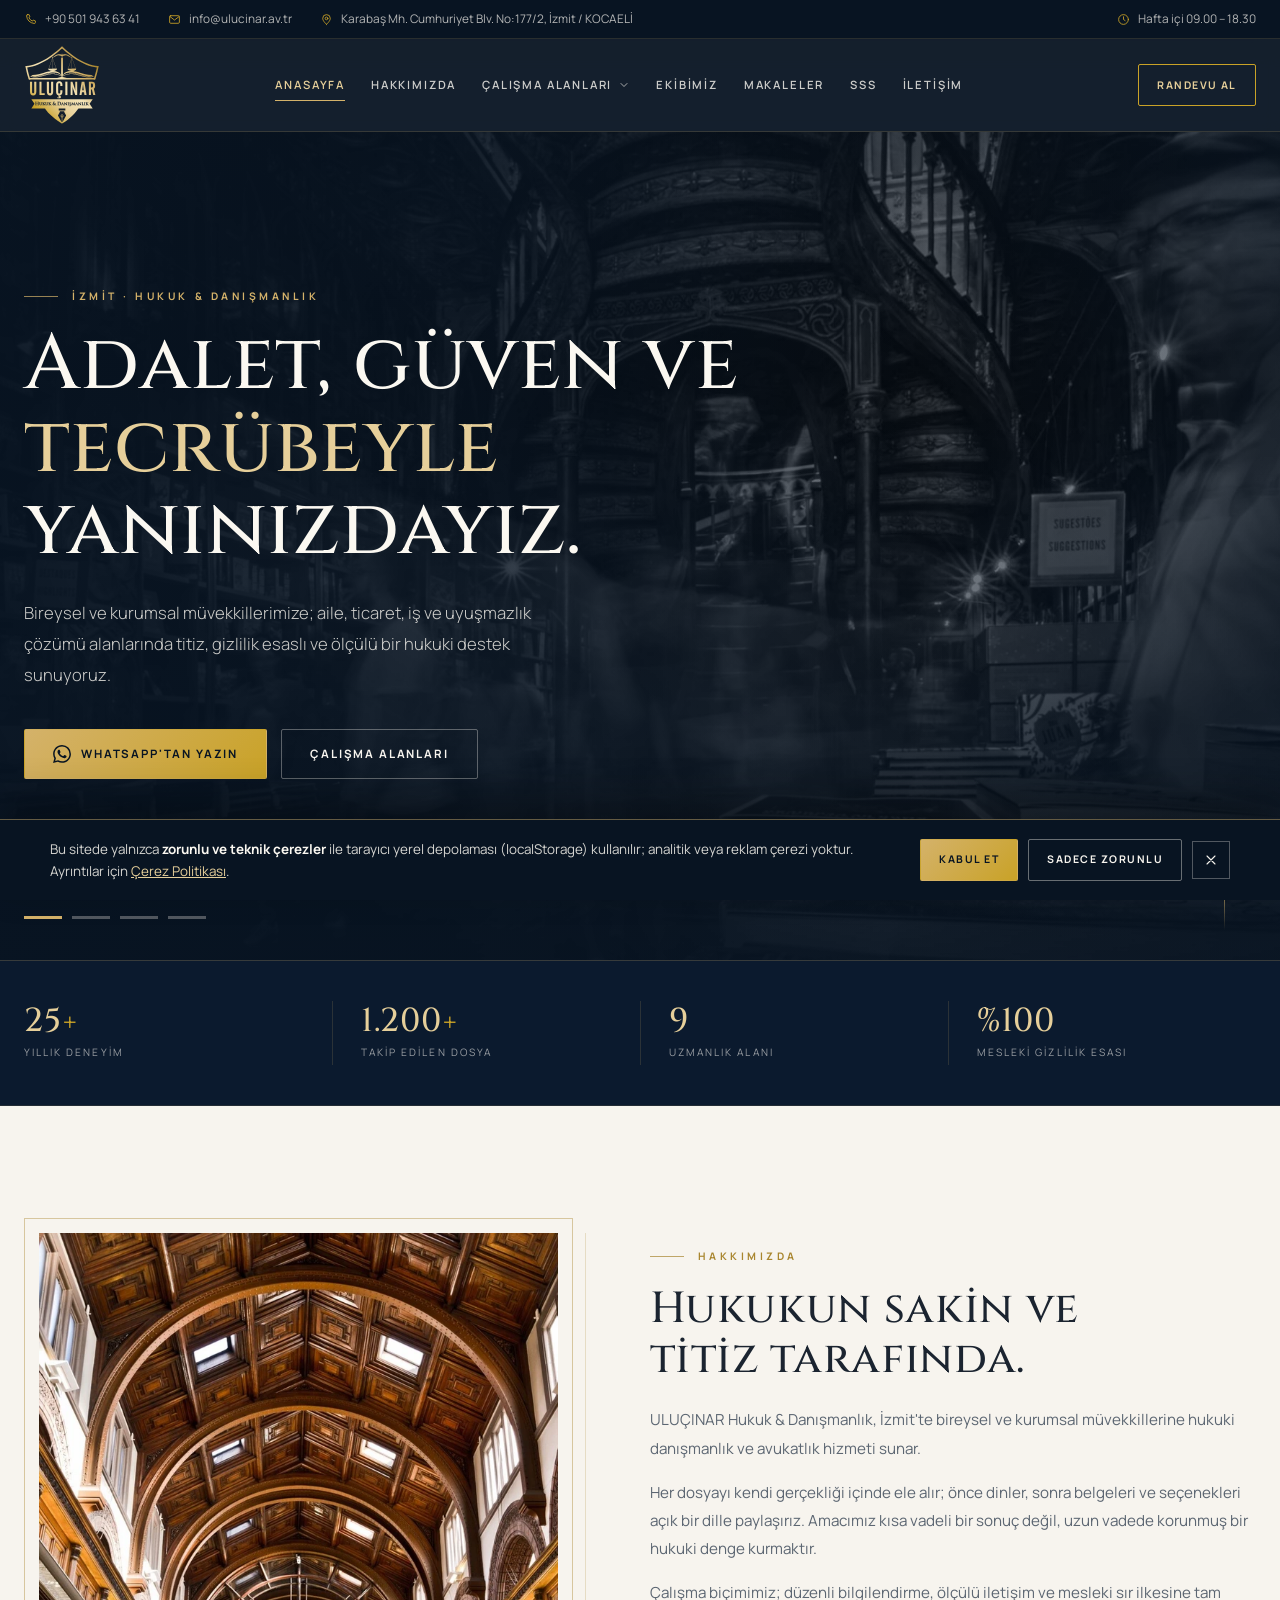
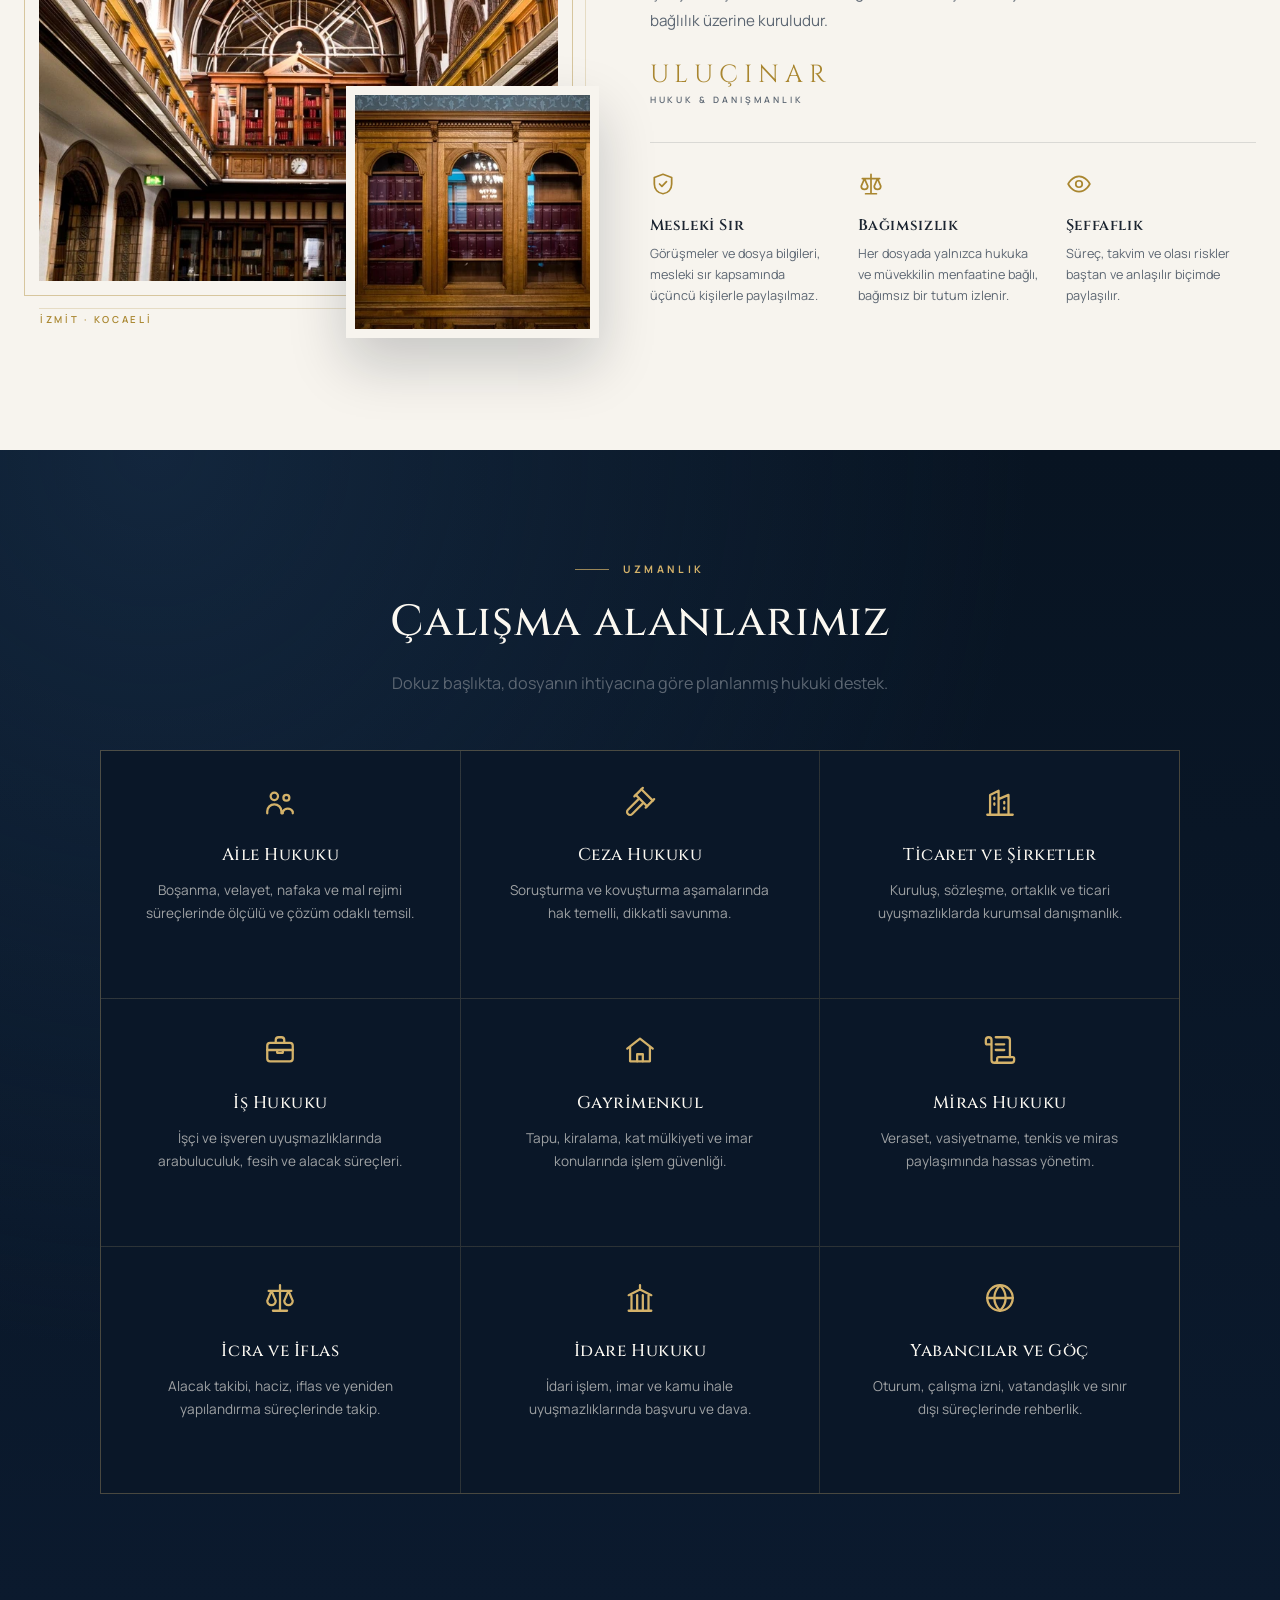
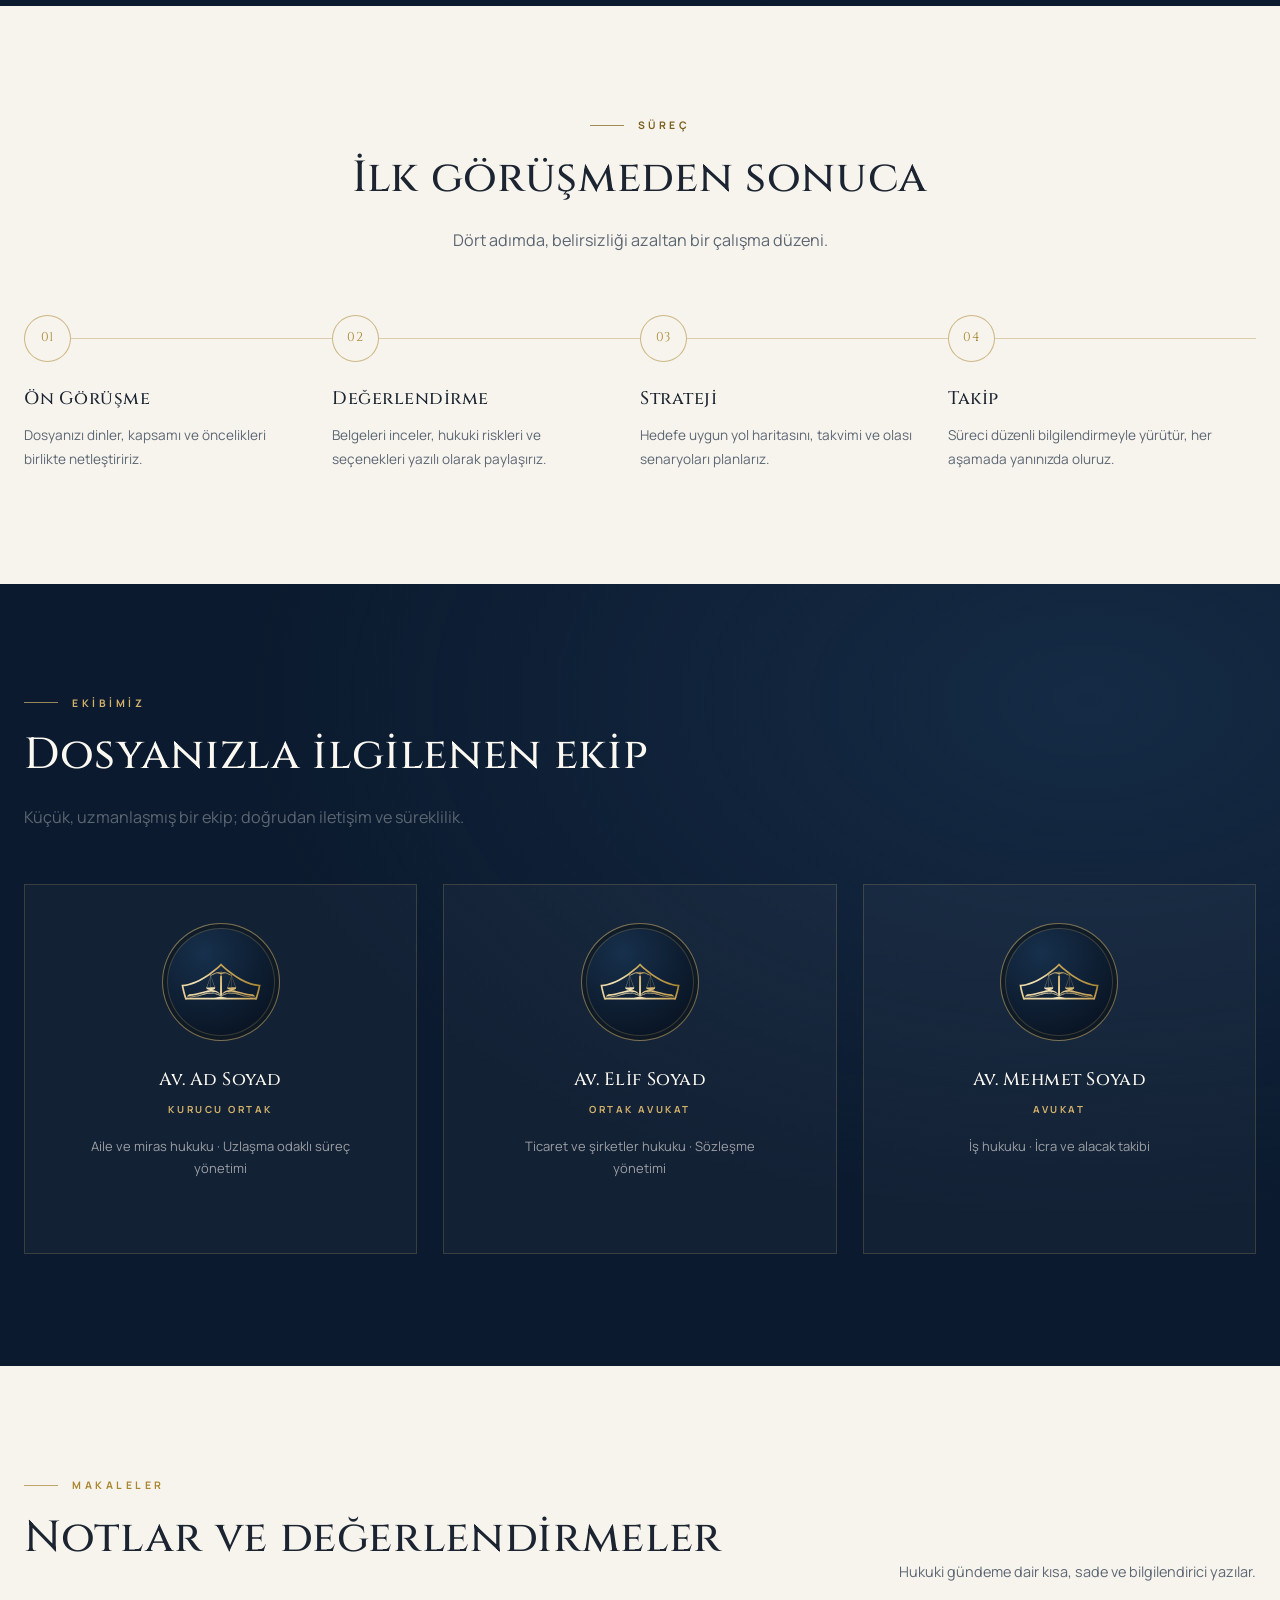
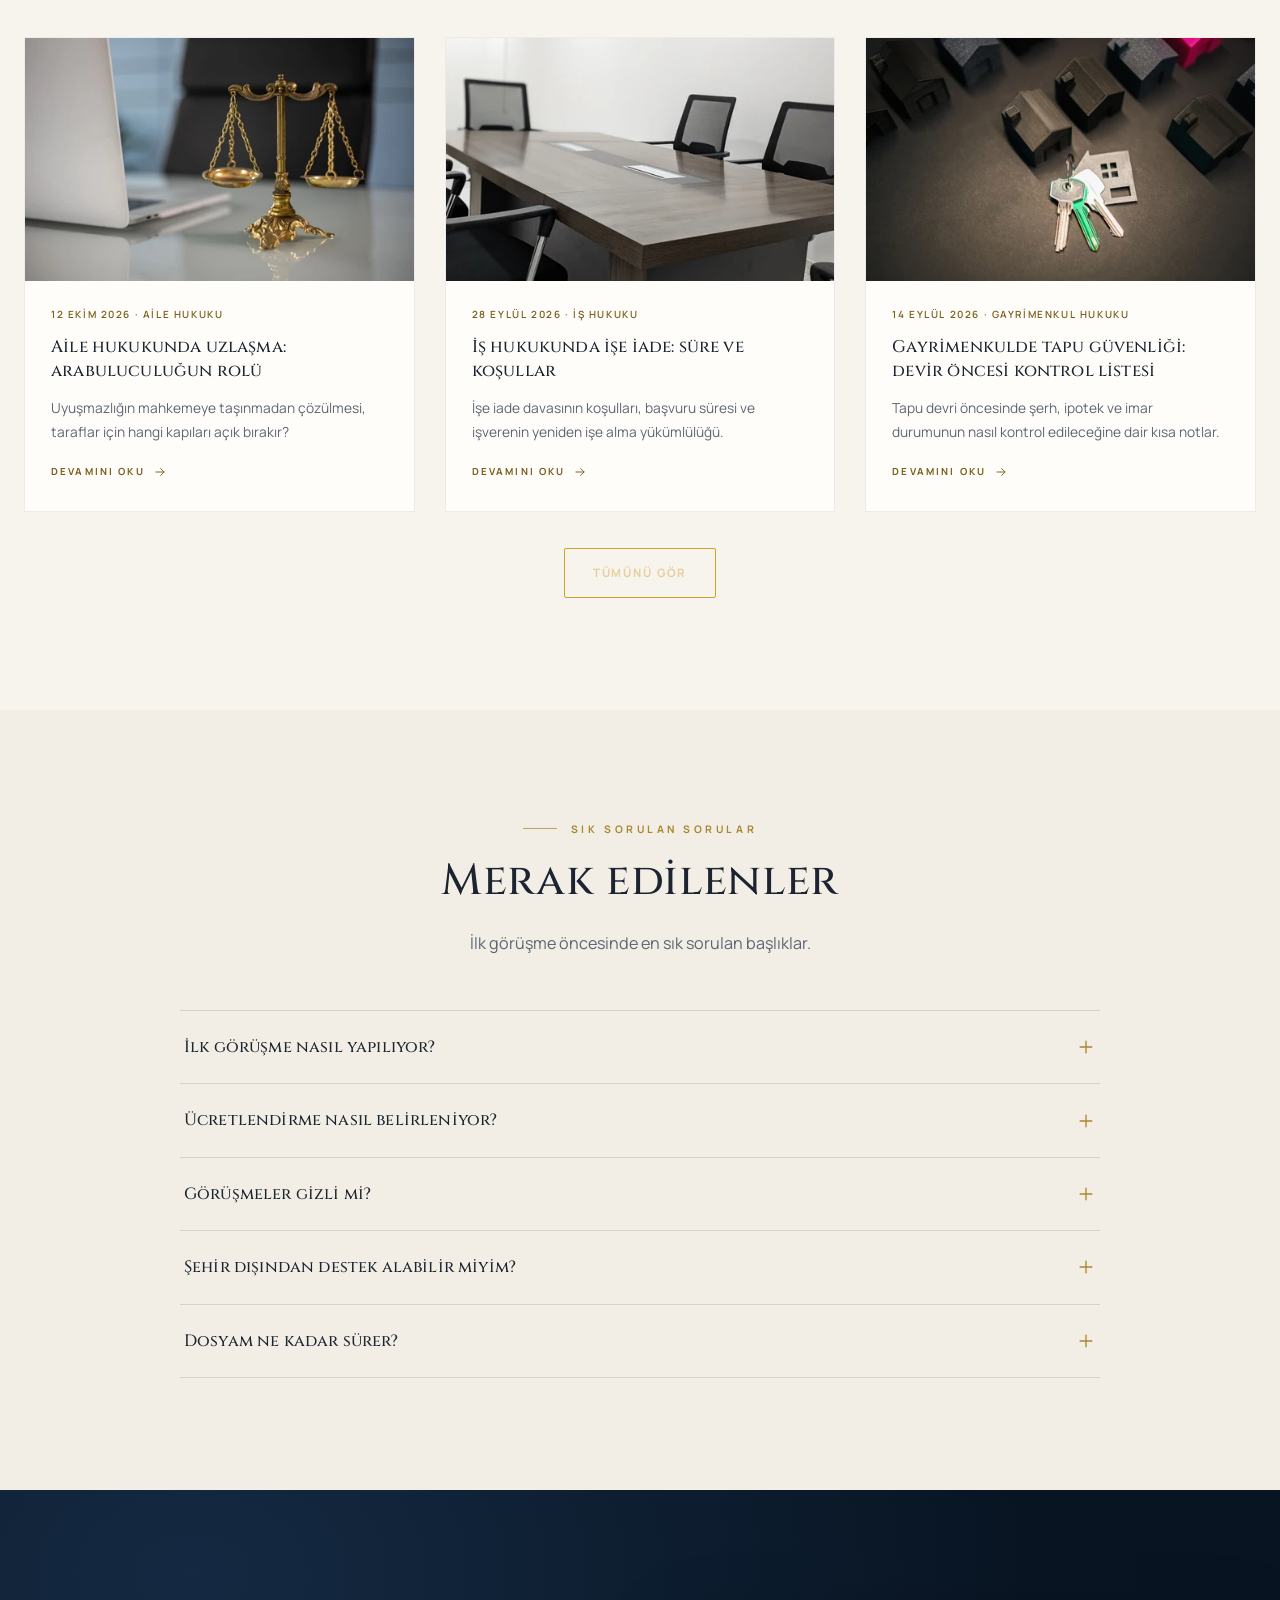
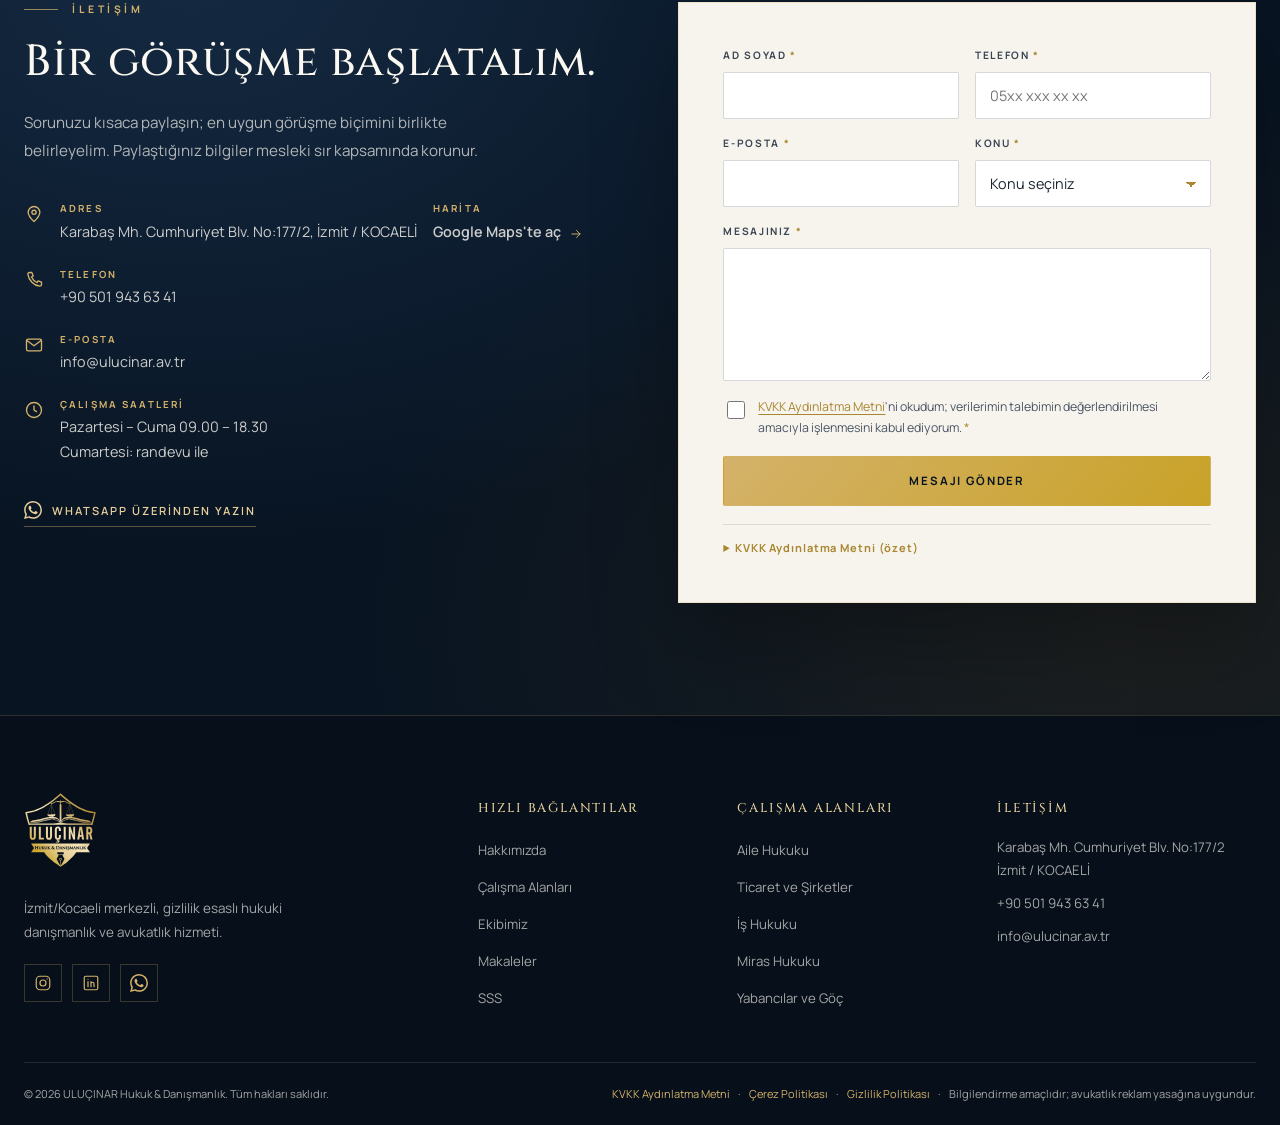
==== commit e1a3f207: "feat: add legal pages, cookie banner and map link - Server-rendered KVKK, cookie and privacy drafts " ====
--- a/index.html
+++ b/index.html
@@ -846,6 +846,7 @@
               <li>
                 <svg class="icon" aria-hidden="true"><use href="#i-pin"></use></svg>
                 <div><strong>Adres</strong><span data-pb-setting="address">Karabaş Mh. Cumhuriyet Blv. No:177/2, İzmit / KOCAELİ</span></div>
+                <div><strong>Harita</strong><a class="contact__map" data-pb-setting="map" data-pb-href="map" href="https://www.google.com/maps/search/?api=1&query=Karaba%C5%9F%20Mh.%20Cumhuriyet%20Blv.%20No%3A177%2F2%2C%20%C4%B0zmit%20%2F%20KOCAEL%C4%B0" target="_blank" rel="noopener">Google Maps&#39;te aç<svg class="icon" aria-hidden="true"><use href="#i-arrow-right"></use></svg></a></div>
               </li>
               <li>
                 <svg class="icon" aria-hidden="true"><use href="#i-phone"></use></svg>
@@ -996,7 +997,11 @@
       <div class="container footer__bottom">
         <p>© <span id="year">2026</span> ULUÇINAR Hukuk &amp; Danışmanlık. Tüm hakları saklıdır.</p>
         <p class="footer__legal">
-          <a href="#kvkk-notu">KVKK Aydınlatma Metni</a>
+          <a href="/kvkk/">KVKK Aydınlatma Metni</a>
+          <span aria-hidden="true">·</span>
+          <a href="/cerez-politikasi/">Çerez Politikası</a>
+          <span aria-hidden="true">·</span>
+          <a href="/gizlilik/">Gizlilik Politikası</a>
           <span aria-hidden="true">·</span>
           <span data-pb-setting="footer_note">Bilgilendirme amaçlıdır; avukatlık reklam yasağına uygundur.</span>
         </p>
@@ -1099,6 +1104,7 @@
     "description": "İzmit/Kocaeli merkezli hukuki danışmanlık ve avukatlık hizmetleri.",
     "telephone": "+90 501 943 63 41",
     "email": "info@ulucinar.av.tr",
+    "hasMap": "https://www.google.com/maps/search/?api=1&query=Karaba%C5%9F%20Mh.%20Cumhuriyet%20Blv.%20No%3A177%2F2%2C%20%C4%B0zmit%20%2F%20KOCAEL%C4%B0",
     "address": {
       "@type": "PostalAddress",
       "streetAddress": "Karabaş Mh. Cumhuriyet Blv. No:177/2",
--- a/assets/css/style.css
+++ b/assets/css/style.css
@@ -2828,3 +2828,118 @@
   color: var(--gold-600);
   border-color: var(--gold-500);
 }
+
+/* ==================================================================== *
+ * Legal pages (/kvkk/, /cerez-politikasi/, /gizlilik/)
+ * ==================================================================== */
+.legal-warning {
+  margin: 0 0 26px;
+  padding: 14px 18px;
+  color: #7a4b12;
+  background: rgba(201, 162, 39, .12);
+  border: 1px solid rgba(169, 134, 47, .5);
+  font-size: .92rem;
+  line-height: 1.7;
+}
+.legal-warning strong { color: #6b3f0b; }
+.page-updated {
+  margin-top: 12px;
+  color: rgba(247, 244, 238, .62);
+  font-size: .78rem;
+  letter-spacing: .04em;
+}
+.detail-hero--page { padding-bottom: 48px; }
+
+/* Contact: map link (no third-party iframe) */
+.contact__map {
+  display: inline-flex;
+  align-items: center;
+  gap: 8px;
+  color: var(--gold-600);
+  font-weight: 600;
+  text-decoration: none;
+}
+.contact__map:hover { color: var(--ink); }
+.contact__map .icon { width: 14px; height: 14px; }
+
+/* ==================================================================== *
+ * Cookie notice
+ * ==================================================================== */
+.cookie-banner {
+  position: fixed;
+  right: 0;
+  bottom: 0;
+  left: 0;
+  z-index: 950;
+  padding: 18px;
+  color: rgba(247, 244, 238, .86);
+  background: var(--navy-950);
+  border-top: 1px solid rgba(212, 178, 106, .45);
+  box-shadow: 0 -18px 42px rgba(0, 0, 0, .3);
+  transition: transform .25s ease, opacity .25s ease;
+}
+.cookie-banner.is-hidden {
+  transform: translateY(100%);
+  opacity: 0;
+}
+.cookie-banner__inner {
+  display: flex;
+  flex-wrap: wrap;
+  align-items: center;
+  justify-content: space-between;
+  gap: 16px;
+  max-width: 1180px;
+  margin: 0 auto;
+}
+.cookie-banner__text {
+  flex: 1 1 520px;
+  margin: 0;
+  font-size: .84rem;
+  line-height: 1.65;
+}
+.cookie-banner__text strong { color: #fbf8f1; }
+.cookie-banner__text a {
+  color: var(--gold-300);
+  text-decoration: underline;
+}
+.cookie-banner__actions {
+  display: flex;
+  flex-wrap: wrap;
+  align-items: center;
+  gap: 10px;
+}
+.cookie-banner__close {
+  display: grid;
+  place-items: center;
+  width: 38px;
+  height: 38px;
+  color: var(--cream);
+  background: transparent;
+  border: 1px solid rgba(247, 244, 238, .3);
+  cursor: pointer;
+}
+.cookie-banner__close:hover { border-color: var(--gold-400); color: var(--gold-300); }
+.cookie-banner__close .icon { width: 16px; height: 16px; }
+
+/* Keep the floating buttons from covering the notice */
+body.has-cookie-banner .whatsapp-fab,
+body.has-cookie-banner .to-top { display: none; }
+
+@media (max-width: 640px) {
+  .cookie-banner { padding: 14px; }
+  .cookie-banner__inner { flex-direction: column; align-items: stretch; }
+  .cookie-banner__actions .btn { flex: 1 1 auto; }
+}
+
+/* Cookie banner buttons (button elements have a UA background by default) */
+.cookie-banner .btn--ghost {
+  background: transparent;
+  color: var(--cream);
+  border-color: rgba(247, 244, 238, .4);
+}
+.cookie-banner .btn--ghost:hover,
+.cookie-banner .btn--ghost:focus-visible {
+  background: transparent;
+  color: var(--gold-300);
+  border-color: var(--gold-400);
+}
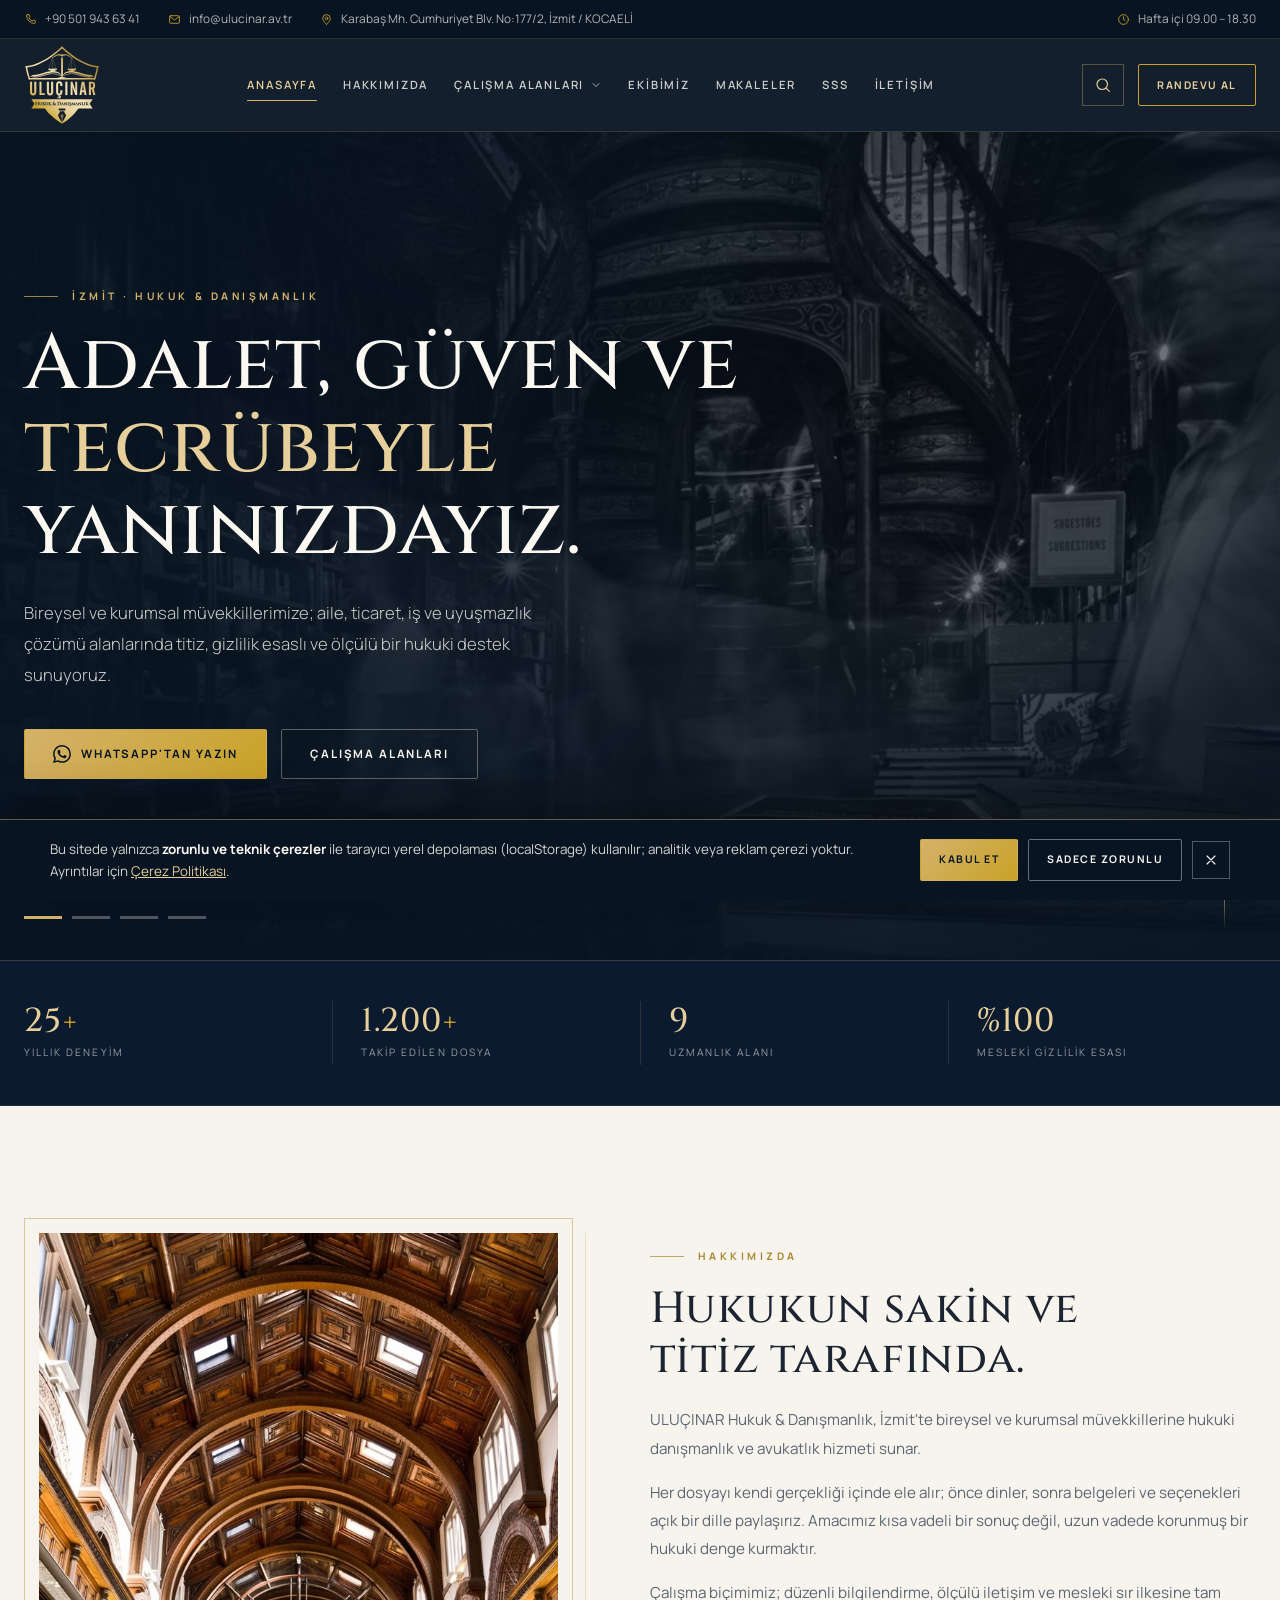
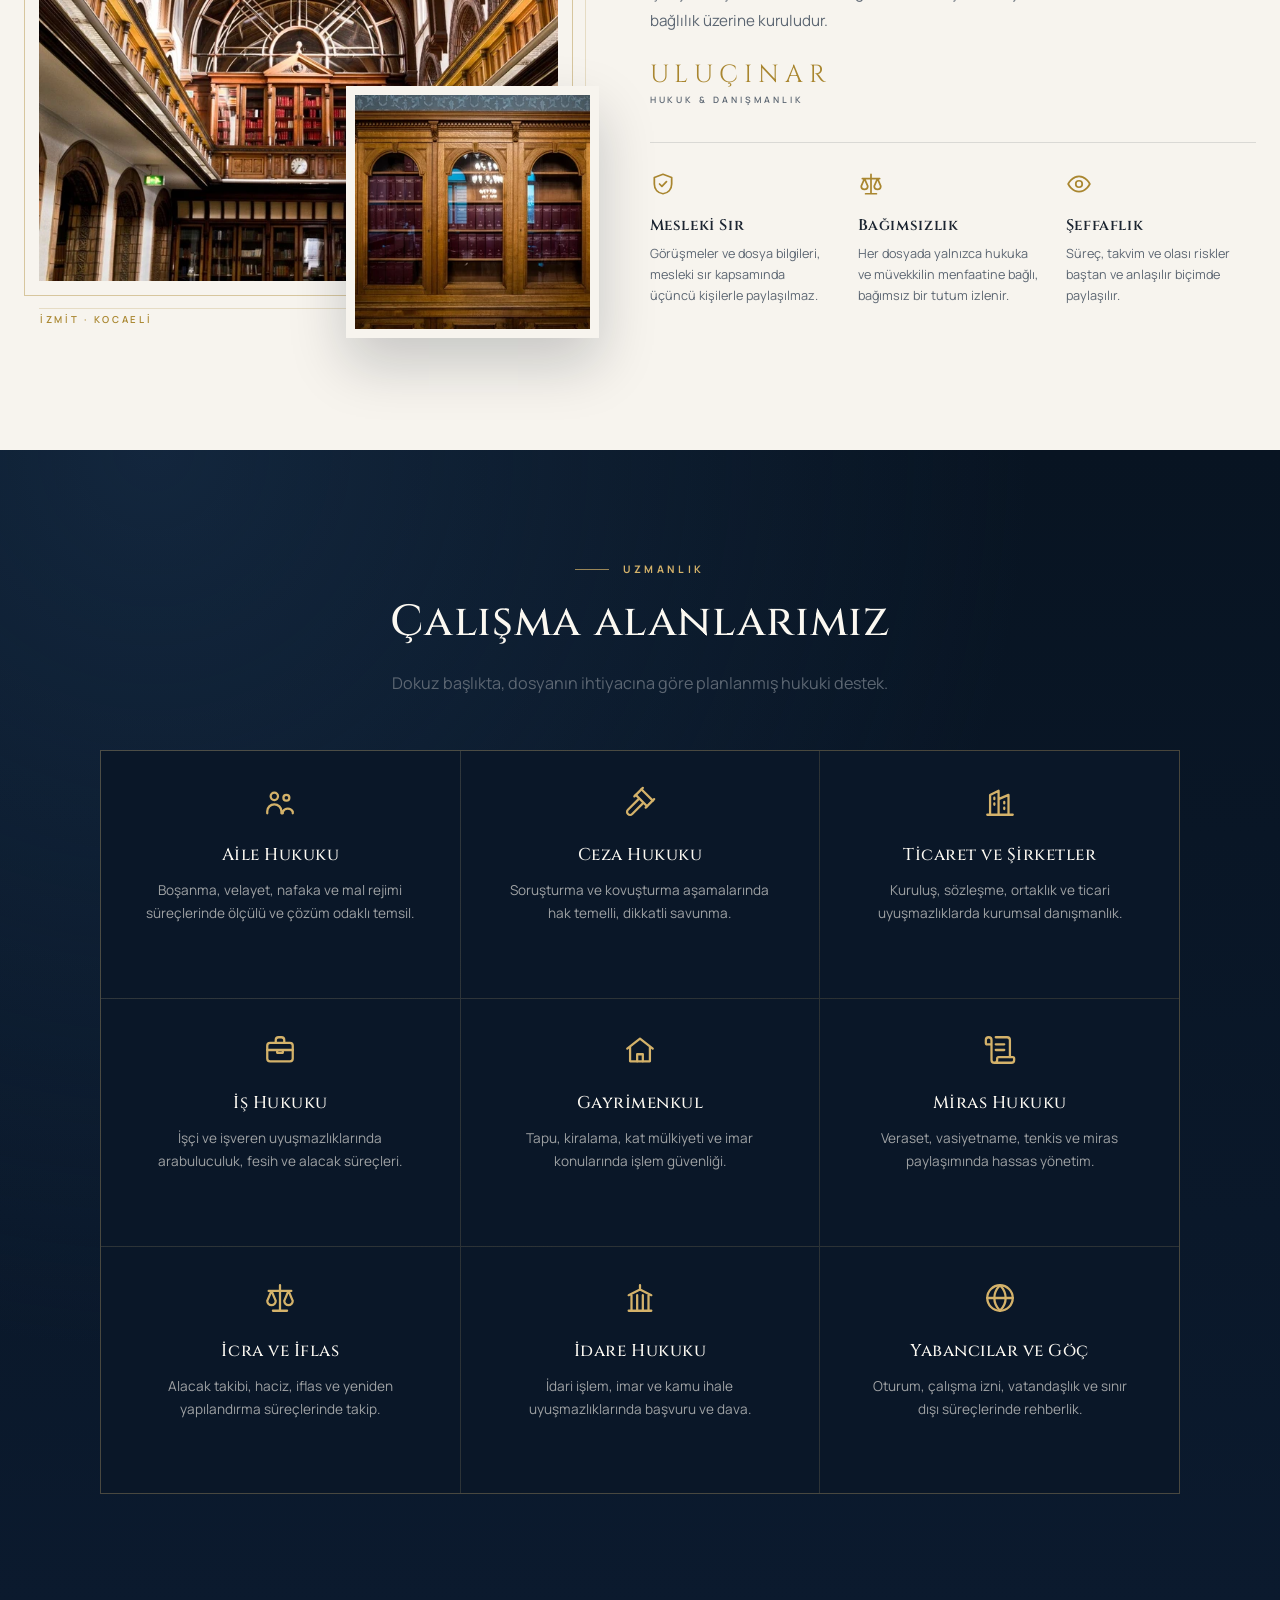
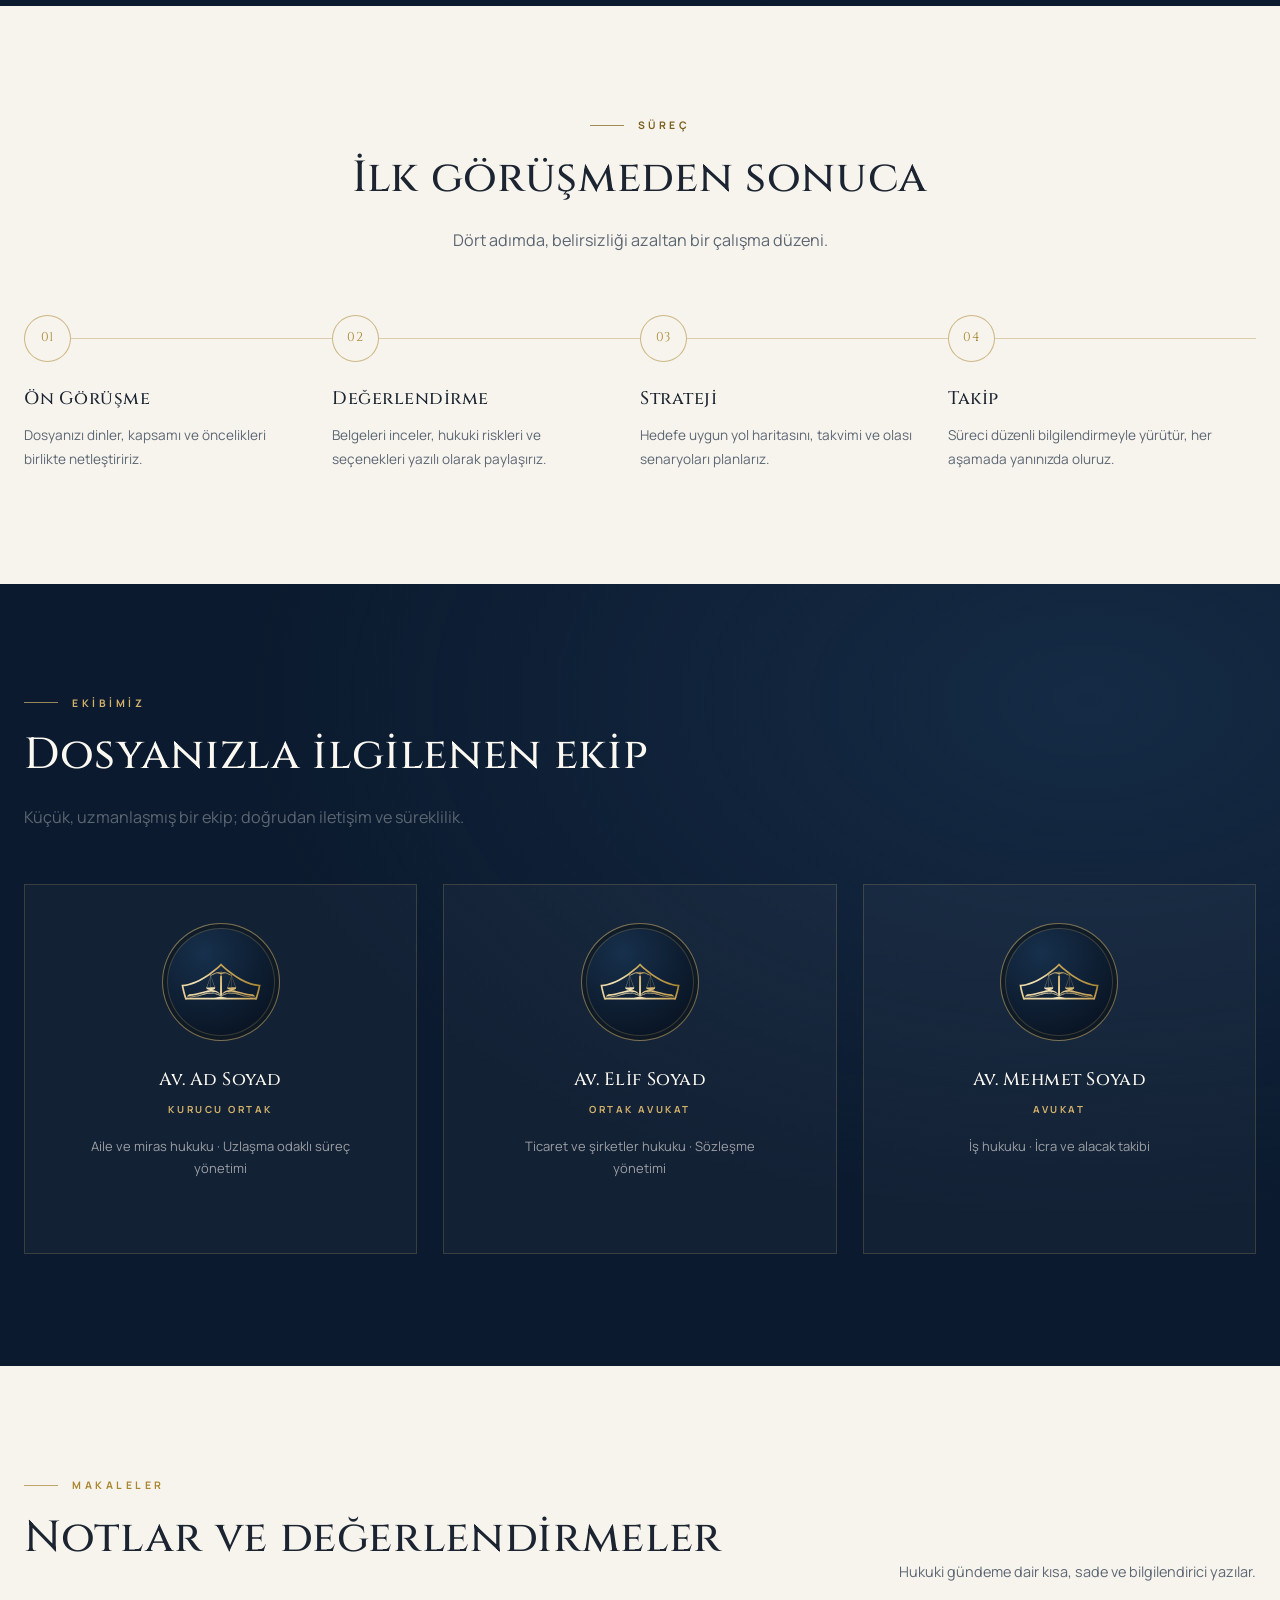
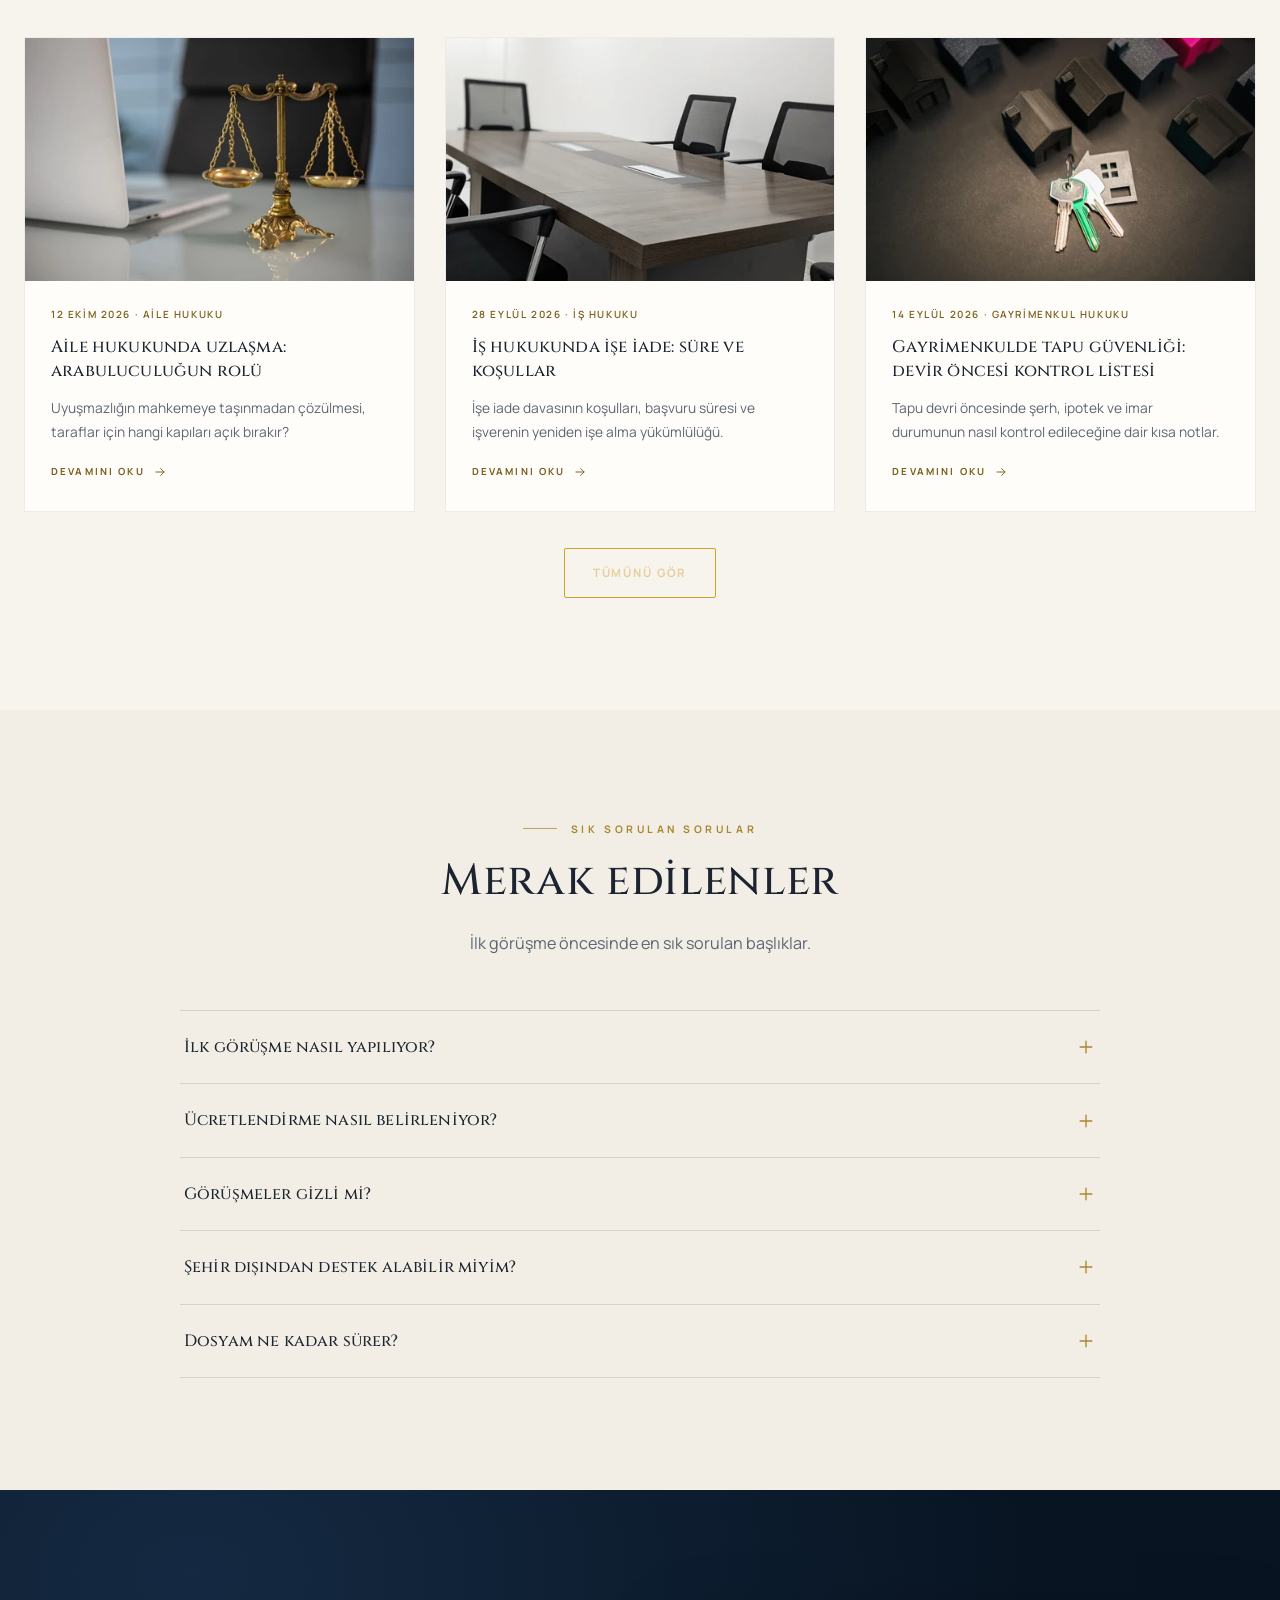
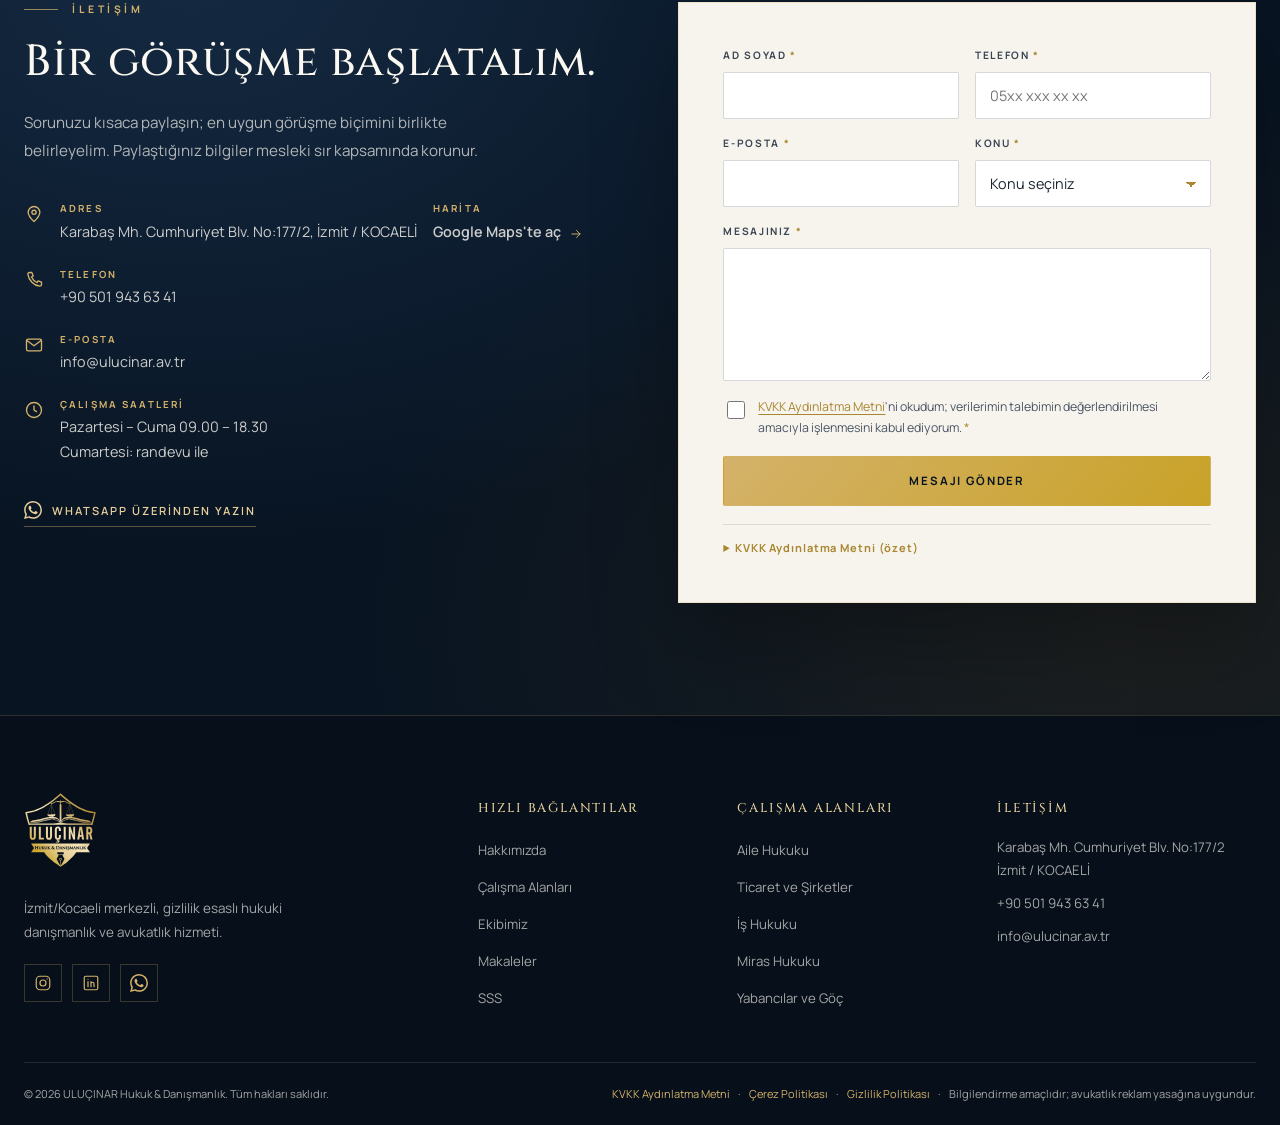
==== commit 02e5adaf: "feat: add site search, RSS, PWA manifest and session intro - Header search overlay queries articles," ====
--- a/index.html
+++ b/index.html
@@ -7,6 +7,8 @@
   <title>ULUÇINAR Hukuk &amp; Danışmanlık | İzmit/Kocaeli</title>
   <meta name="description" content="ULUÇINAR Hukuk &amp; Danışmanlık: İzmit/Kocaeli merkezli; aile, ceza, ticaret, iş, gayrimenkul ve miras hukukunda gizlilik esaslı danışmanlık ve avukatlık hizmeti.">
   <link rel="canonical" href="https://www.ulucinar.av.tr/">
+  <link rel="manifest" href="/site.webmanifest">
+  <link rel="alternate" type="application/rss+xml" title="ULUÇINAR Hukuk &amp; Danışmanlık — Makaleler" href="/rss.xml">
 
   <meta property="og:type" content="website">
   <meta property="og:locale" content="tr_TR">
@@ -41,7 +43,14 @@
       var off = false;
       try {
         var params = new URLSearchParams(window.location.search);
-        off = params.get('intro') === 'off' || window.location.hash === '#intro-off';
+        var forceIntro = params.get('intro') === '1';
+        var seenIntro = false;
+        try {
+          seenIntro = window.sessionStorage.getItem('ulucinar-intro-seen') === '1';
+        } catch (storageErr) { seenIntro = false; }
+        off = params.get('intro') === 'off' ||
+          window.location.hash === '#intro-off' ||
+          (seenIntro && !forceIntro);
       } catch (err) { off = false; }
       if (off) {
         html.classList.add('intro-off');
@@ -306,7 +315,10 @@
         </nav>
 
         <div class="header__actions">
-          <a class="btn btn--outline btn--sm" href="#iletisim">Randevu Al</a>
+          <a class="search-toggle" href="/makaleler/" data-search-open aria-label="Sitede ara" title="Sitede ara">
+            <svg class="icon" aria-hidden="true" viewBox="0 0 24 24" fill="none" stroke="currentColor" stroke-width="1.6" stroke-linecap="round"><circle cx="11" cy="11" r="7"></circle><path d="m16.5 16.5 4 4"></path></svg>
+          </a>
+          <a class="btn btn--outline btn--sm" href="/randevu/">Randevu Al</a>
           <button class="burger" type="button" id="menuToggle" aria-expanded="false" aria-controls="mobileMenu" aria-label="Menüyü aç">
             <span class="burger__line"></span>
             <span class="burger__line"></span>
@@ -328,6 +340,10 @@
       </div>
 
       <nav class="mobile-menu__nav" aria-label="Mobil menü">
+        <a class="mobile-menu__search" href="/makaleler/" data-search-open>
+          <svg class="icon" aria-hidden="true" viewBox="0 0 24 24" fill="none" stroke="currentColor" stroke-width="1.6" stroke-linecap="round"><circle cx="11" cy="11" r="7"></circle><path d="m16.5 16.5 4 4"></path></svg>
+          Sitede ara
+        </a>
         <a href="#anasayfa">Anasayfa</a>
         <a href="#hakkimizda">Hakkımızda</a>
         <a href="#calisma-alanlari">Çalışma Alanları</a>
@@ -349,7 +365,7 @@
       </nav>
 
       <div class="mobile-menu__foot">
-        <a class="btn btn--gold" href="#iletisim">Randevu Al</a>
+        <a class="btn btn--gold" href="/randevu/">Randevu Al</a>
         <div class="mobile-menu__contact">
           <a href="tel:+905019436341" data-pb-setting="phone" data-pb-href="tel">+90 501 943 63 41</a>
           <a href="mailto:info@ulucinar.av.tr" data-pb-setting="email" data-pb-href="mailto">info@ulucinar.av.tr</a>
@@ -1137,7 +1153,7 @@
         <button class="btn btn--ghost" type="button" id="practiceModalRetry">Yeniden dene</button>
       </div>
       <div class="modal__actions">
-        <a class="btn btn--gold" href="#iletisim" id="practiceModalCta">Randevu Al</a>
+        <a class="btn btn--gold" href="/randevu/" id="practiceModalCta">Randevu Al</a>
         <a class="btn btn--ghost" href="#" id="practiceModalDetail">Detay sayfası</a>
         <button class="btn btn--ghost" type="button" data-modal-close>Kapat</button>
       </div>
--- a/assets/css/style.css
+++ b/assets/css/style.css
@@ -2943,3 +2943,230 @@
   color: var(--gold-300);
   border-color: var(--gold-400);
 }
+
+/* ==================================================================== *
+ * Appointment request page (/randevu/)
+ * ==================================================================== */
+.appointment { padding-top: 56px; }
+.appointment__grid {
+  display: grid;
+  grid-template-columns: minmax(0, .9fr) minmax(0, 1.1fr);
+  gap: clamp(30px, 5vw, 64px);
+  align-items: start;
+}
+.appointment__heading {
+  margin-bottom: 12px;
+  color: var(--ink);
+  font-family: var(--font-display);
+  font-size: clamp(1.4rem, 2.4vw, 1.8rem);
+  font-weight: 500;
+}
+.appointment__lead {
+  margin-bottom: 18px;
+  color: var(--muted);
+  line-height: 1.8;
+}
+.appointment__notes {
+  margin: 0 0 22px;
+  padding-left: 1.1em;
+  color: var(--muted);
+  font-size: .9rem;
+  line-height: 1.8;
+}
+.appointment__notes a { color: var(--gold-600); }
+.appointment__contact {
+  display: flex;
+  flex-direction: column;
+  gap: 6px;
+}
+.appointment__contact a {
+  color: var(--gold-600);
+  font-weight: 600;
+  text-decoration: none;
+}
+.appointment__form {
+  padding: clamp(22px, 3vw, 34px);
+  background: var(--white);
+  border: 1px solid rgba(27, 36, 48, .1);
+}
+.appointment__hint {
+  margin-top: 14px;
+  color: var(--muted);
+  font-size: .78rem;
+  line-height: 1.6;
+}
+@media (max-width: 900px) {
+  .appointment__grid { grid-template-columns: 1fr; }
+}
+
+/* ==================================================================== *
+ * Site search (trigger + overlay)
+ * ==================================================================== */
+.search-toggle {
+  display: inline-grid;
+  place-items: center;
+  width: 42px;
+  height: 42px;
+  color: var(--gold-300);
+  background: transparent;
+  border: 1px solid rgba(212, 178, 106, .35);
+  text-decoration: none;
+}
+.search-toggle:hover,
+.search-toggle:focus-visible {
+  color: var(--gold-200, #f0e2bd);
+  border-color: var(--gold-400);
+}
+.search-toggle .icon { width: 18px; height: 18px; }
+
+.mobile-menu__search {
+  display: flex;
+  align-items: center;
+  gap: 10px;
+  padding: 12px 0;
+  color: var(--gold-300);
+  font-size: .95rem;
+  text-decoration: none;
+  border-bottom: 1px solid rgba(247, 244, 238, .12);
+}
+.mobile-menu__search .icon { width: 18px; height: 18px; }
+
+.search-overlay {
+  position: fixed;
+  inset: 0;
+  z-index: 1100;
+  display: flex;
+  align-items: flex-start;
+  justify-content: center;
+  padding: clamp(16px, 6vh, 80px) 16px 16px;
+}
+.search-overlay[hidden] { display: none; }
+.search-overlay__backdrop {
+  position: absolute;
+  inset: 0;
+  background: rgba(4, 10, 18, .8);
+  backdrop-filter: blur(3px);
+}
+.search-overlay__panel {
+  position: relative;
+  display: flex;
+  flex-direction: column;
+  width: min(720px, 100%);
+  max-height: min(80vh, 720px);
+  padding: clamp(18px, 3vw, 28px);
+  color: rgba(247, 244, 238, .86);
+  background: #0b1a2e;
+  border: 1px solid rgba(212, 178, 106, .45);
+  box-shadow: 0 30px 90px rgba(0, 0, 0, .55);
+}
+.search-overlay__head {
+  display: flex;
+  align-items: center;
+  justify-content: space-between;
+  gap: 12px;
+  margin-bottom: 12px;
+}
+.search-overlay__title {
+  margin: 0;
+  color: #fbf8f1;
+  font-family: var(--font-display);
+  font-size: 1.2rem;
+  font-weight: 500;
+}
+.search-overlay__close {
+  display: grid;
+  place-items: center;
+  width: 38px;
+  height: 38px;
+  color: var(--gold-300);
+  background: transparent;
+  border: 1px solid rgba(212, 178, 106, .35);
+  cursor: pointer;
+}
+.search-overlay__close:hover,
+.search-overlay__close:focus-visible { border-color: var(--gold-400); }
+.search-overlay__close .icon { width: 16px; height: 16px; }
+
+.search-overlay__form { margin-bottom: 8px; }
+.search-overlay__input {
+  width: 100%;
+  padding: 14px 16px;
+  color: #fbf8f1;
+  background: rgba(247, 244, 238, .06);
+  border: 1px solid rgba(212, 178, 106, .4);
+  font: inherit;
+  font-size: 1rem;
+}
+.search-overlay__input:focus-visible {
+  outline: 2px solid var(--gold-400);
+  outline-offset: 2px;
+}
+.search-overlay__input::placeholder { color: rgba(247, 244, 238, .45); }
+
+.search-overlay__status {
+  min-height: 1.2em;
+  margin: 10px 0;
+  color: rgba(247, 244, 238, .66);
+  font-size: .8rem;
+  letter-spacing: .03em;
+}
+.search-overlay__status.is-error { color: #f0b7a8; }
+
+.search-overlay__results {
+  overflow-y: auto;
+  max-height: 52vh;
+}
+.search-group + .search-group { margin-top: 18px; }
+.search-group__title {
+  margin: 0 0 8px;
+  color: var(--gold-400);
+  font-size: .66rem;
+  font-weight: 700;
+  letter-spacing: .2em;
+  text-transform: uppercase;
+}
+.search-group__list {
+  display: flex;
+  flex-direction: column;
+  gap: 2px;
+}
+.search-result {
+  display: flex;
+  flex-direction: column;
+  gap: 3px;
+  padding: 10px 12px;
+  color: inherit;
+  text-decoration: none;
+  border: 1px solid transparent;
+}
+.search-result:hover,
+.search-result:focus-visible {
+  background: rgba(212, 178, 106, .08);
+  border-color: rgba(212, 178, 106, .35);
+}
+.search-result__title { color: #fbf8f1; font-size: .95rem; }
+.search-result__meta {
+  color: rgba(247, 244, 238, .6);
+  font-size: .78rem;
+  line-height: 1.5;
+}
+.search-overlay__hint {
+  margin: 12px 0 0;
+  color: rgba(247, 244, 238, .45);
+  font-size: .72rem;
+}
+body.search-open { overflow: hidden; }
+
+@media (max-width: 900px) {
+  .header__actions .search-toggle { display: none; }
+}
+@media (max-width: 640px) {
+  .search-overlay { padding: 0; }
+  .search-overlay__panel {
+    width: 100%;
+    height: 100%;
+    max-height: none;
+    border: 0;
+  }
+  .search-overlay__results { flex: 1; max-height: none; }
+}
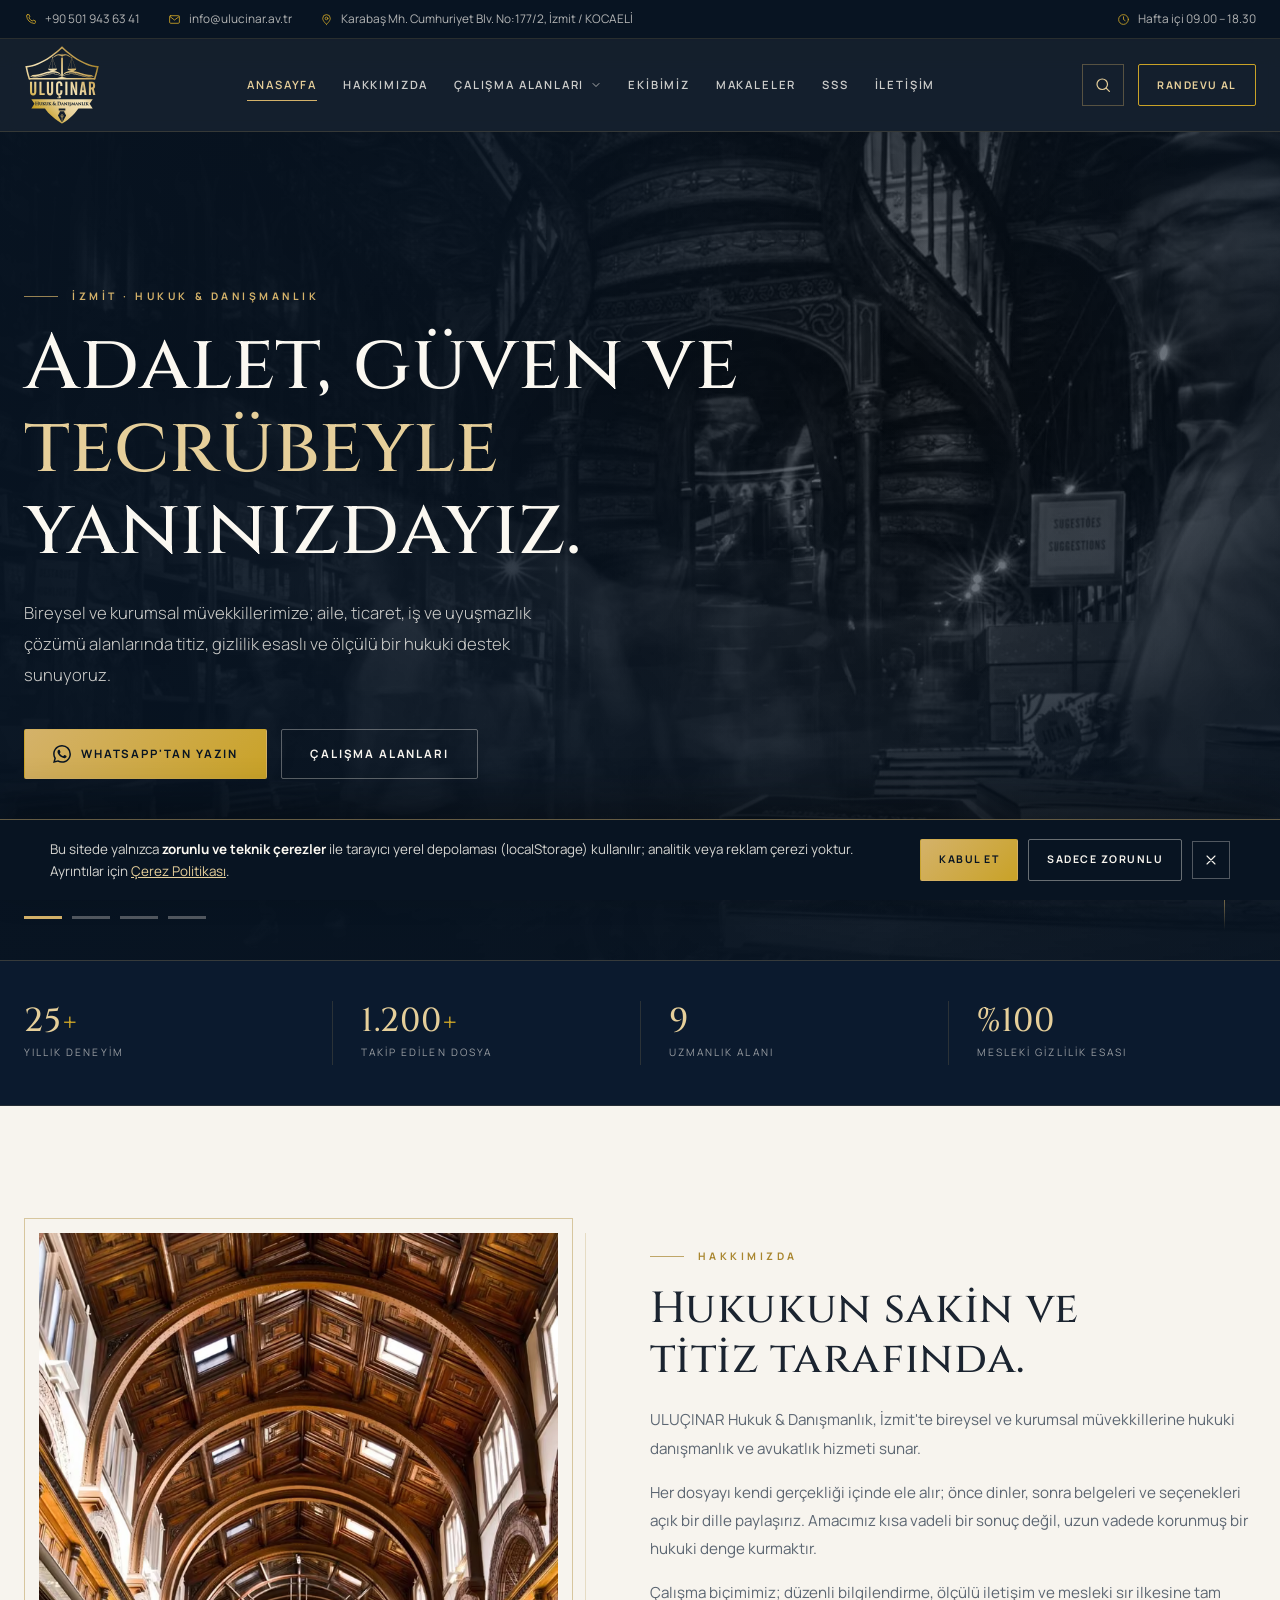
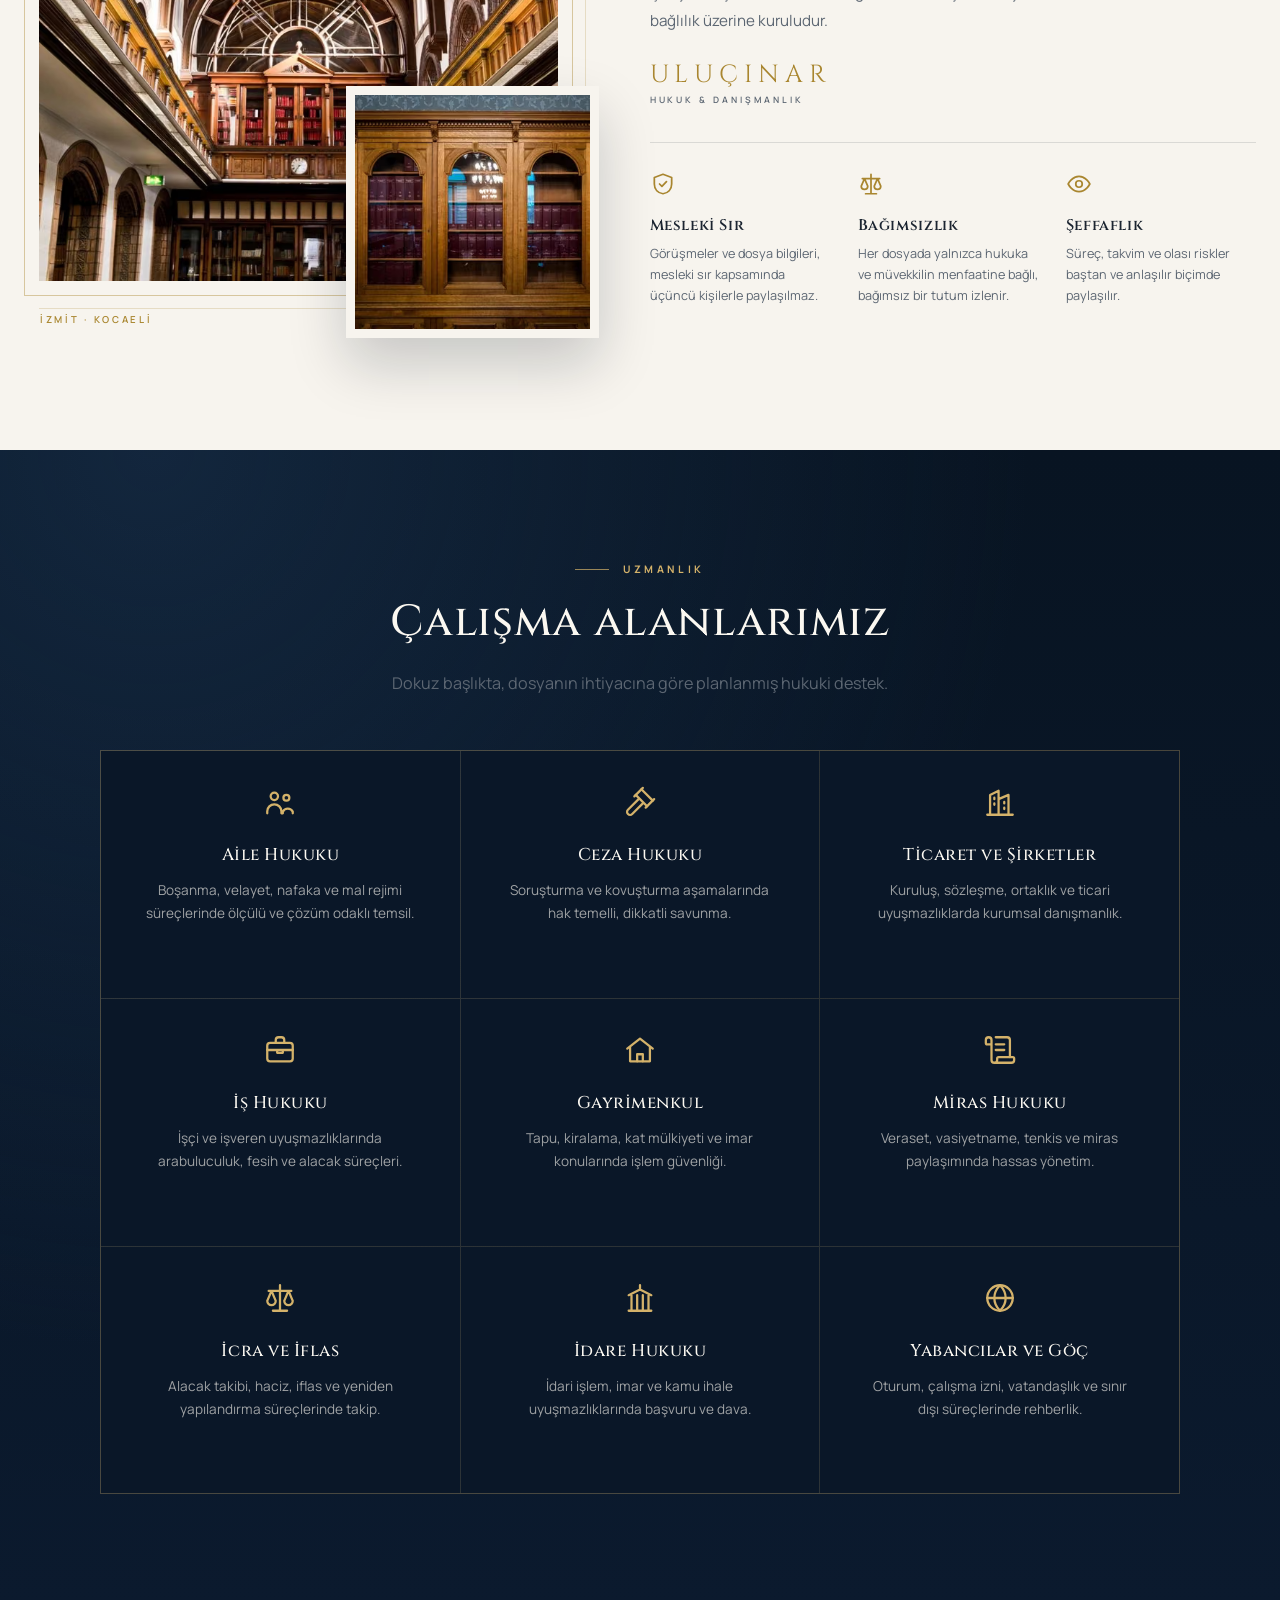
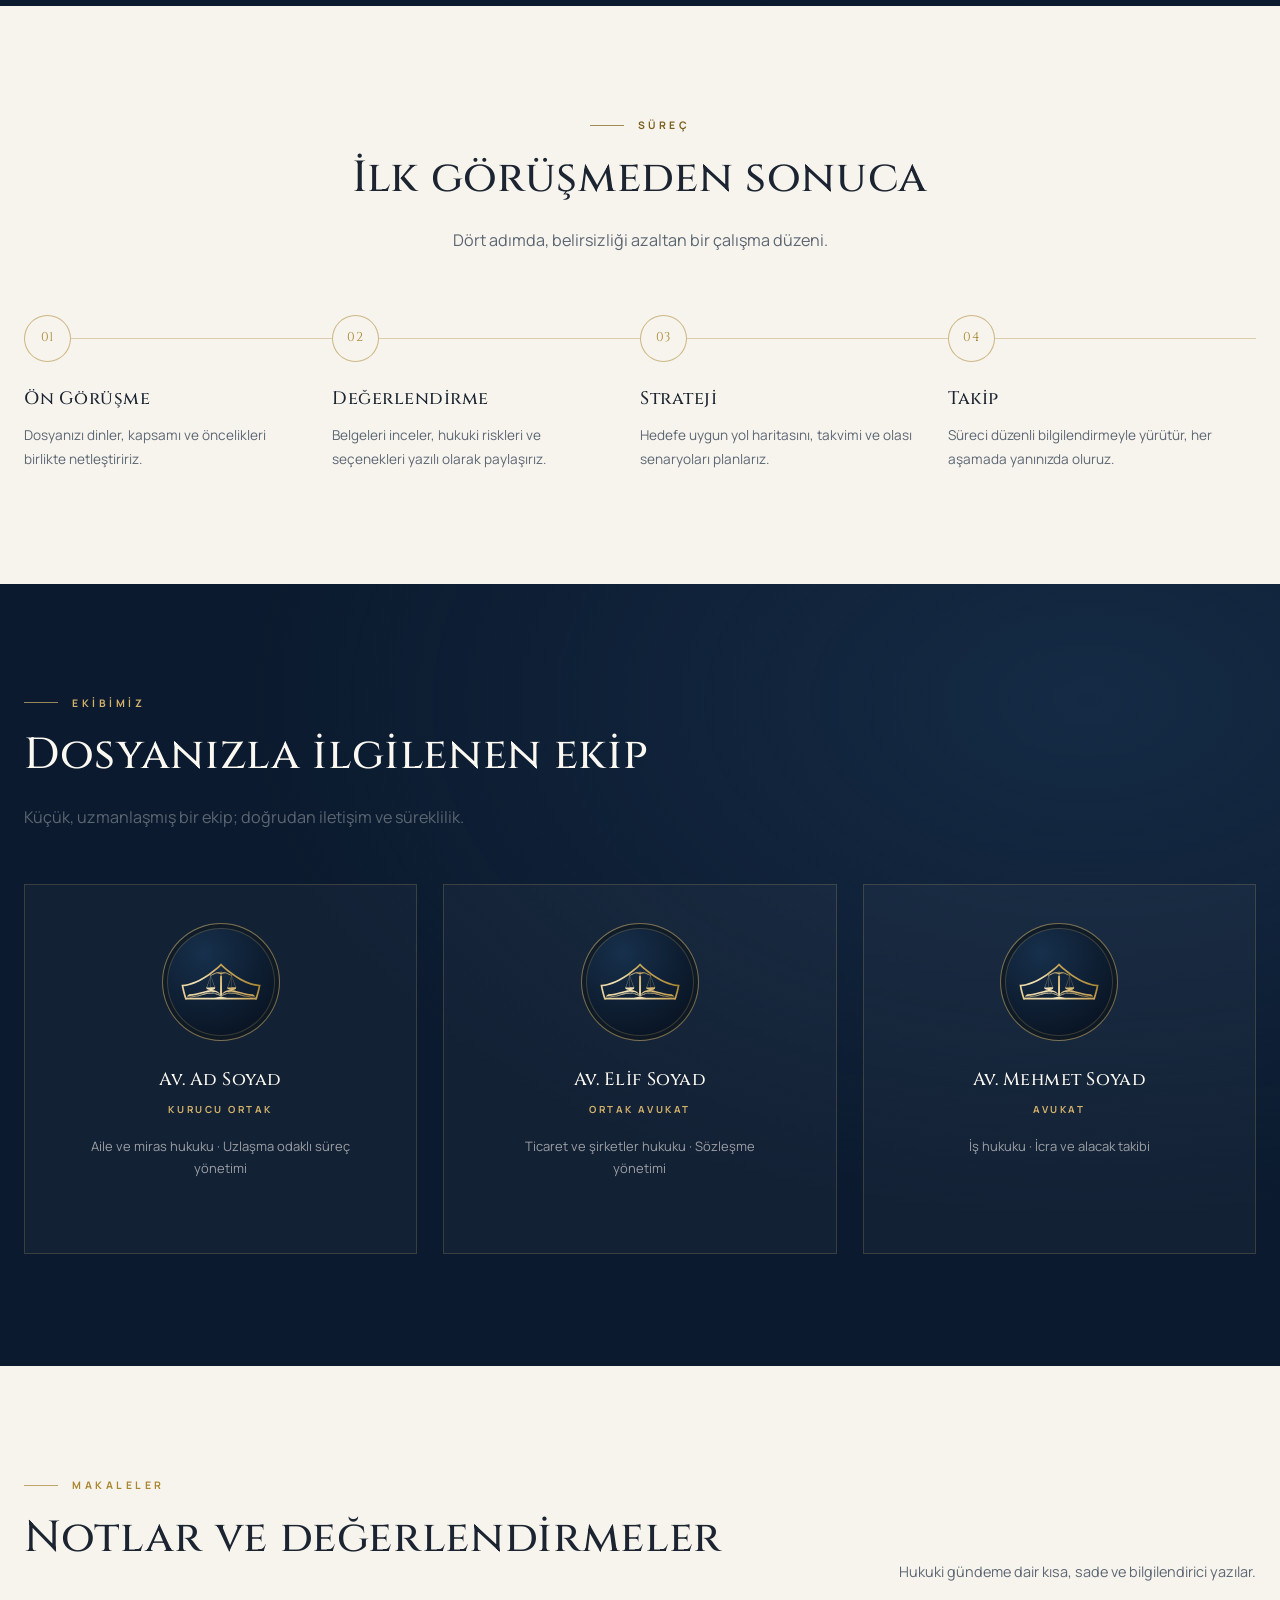
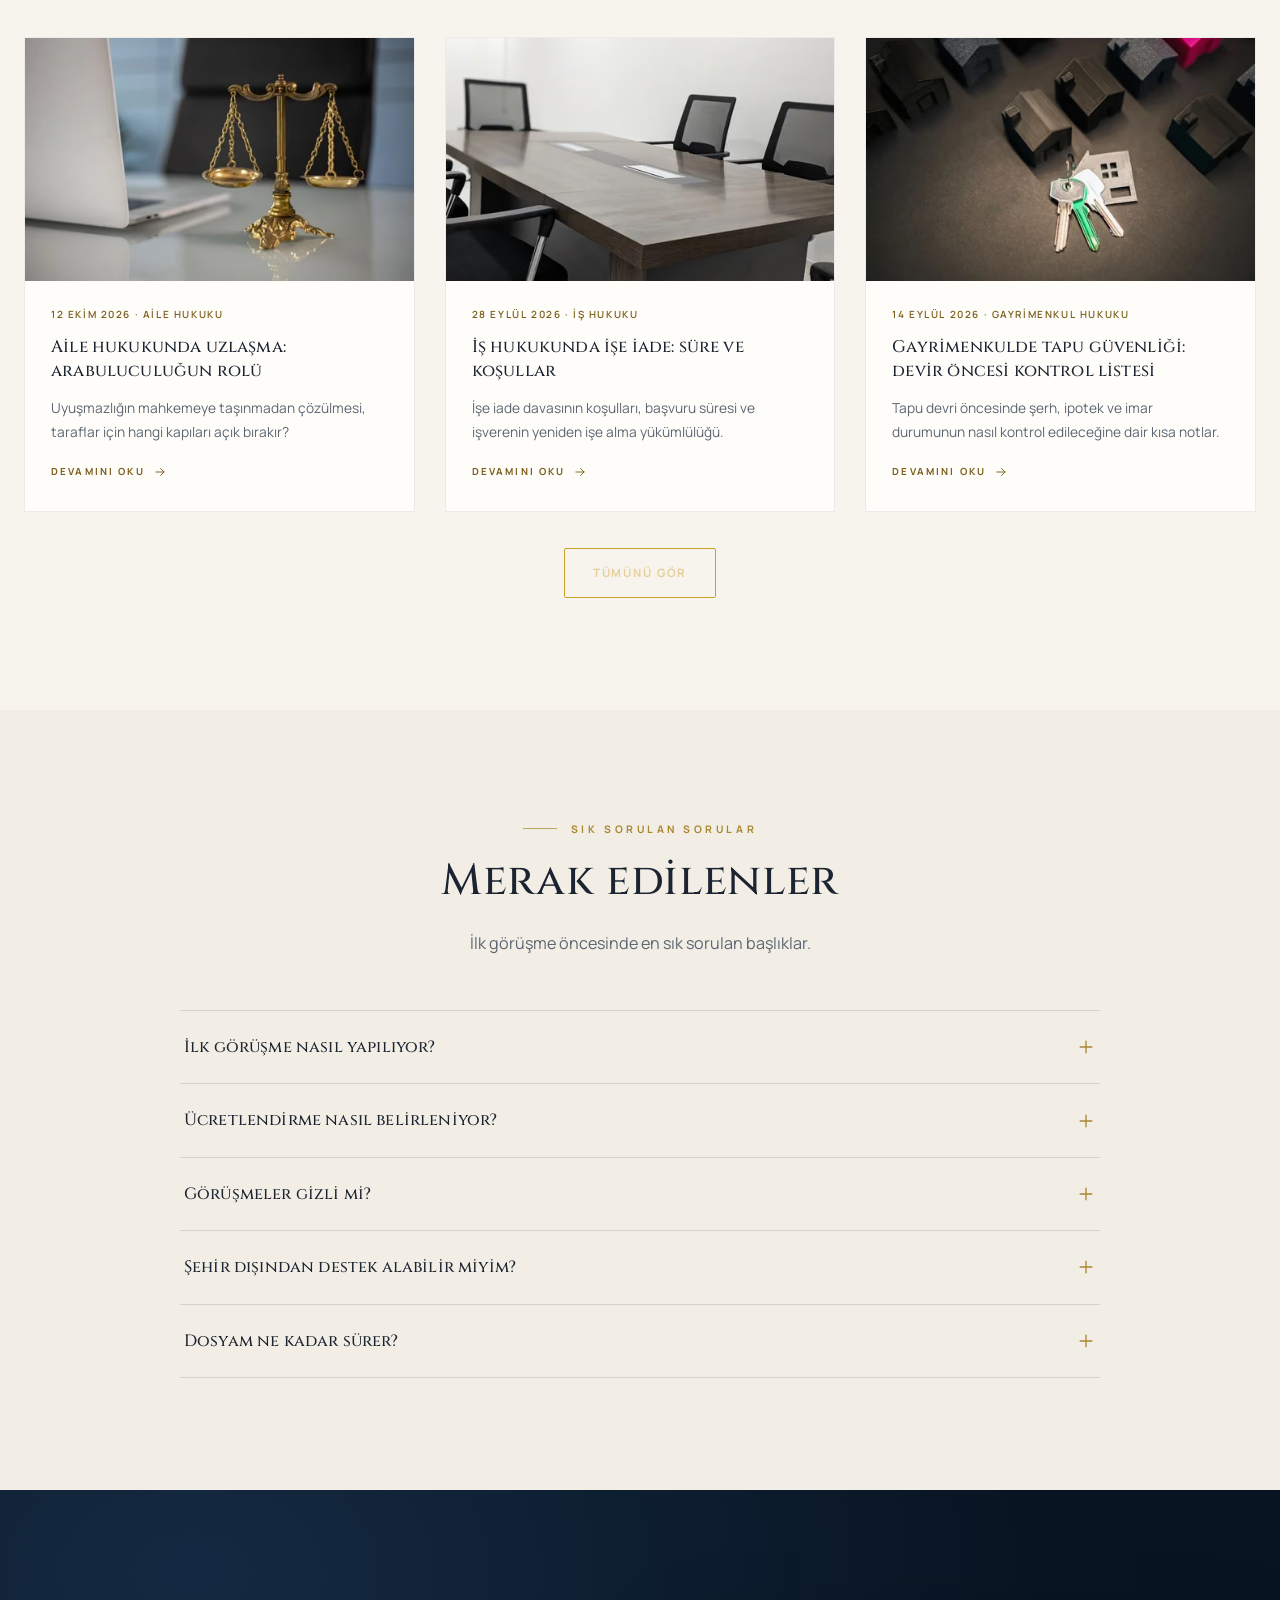
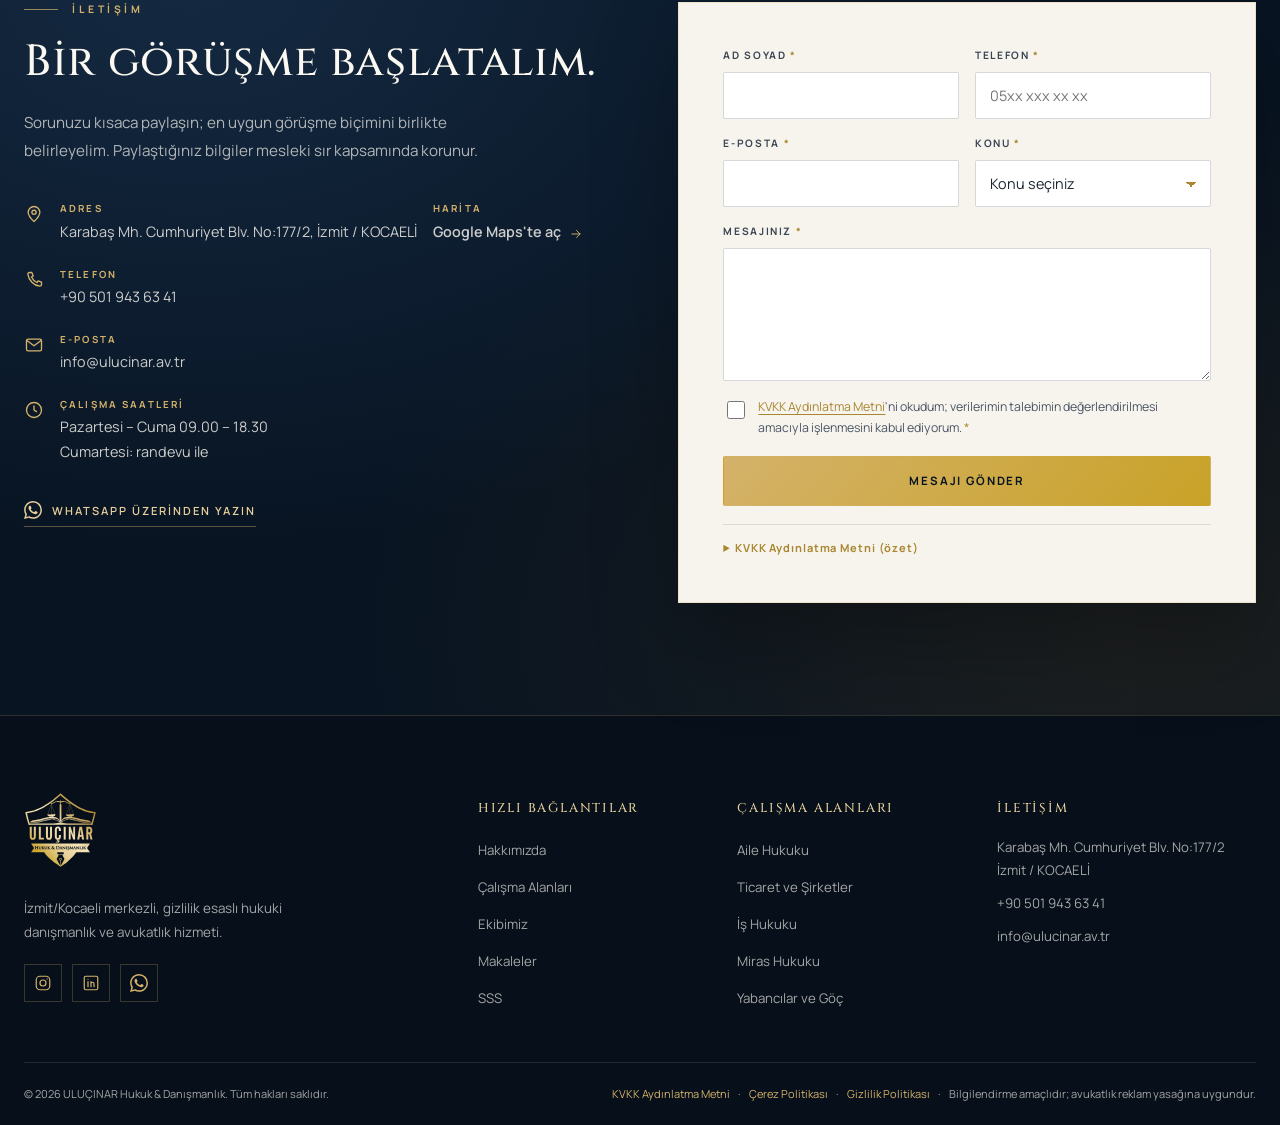
==== commit dffe29c3: "perf: add AVIF and 2400w responsive images - Generate responsive AVIF renditions for hero, about, in" ====
--- a/index.html
+++ b/index.html
@@ -32,7 +32,7 @@
   <link rel="preload" href="assets/fonts/Cinzel-Variable.woff2" as="font" type="font/woff2" crossorigin>
   <link rel="stylesheet" href="assets/fonts/fonts.css">
   <link rel="stylesheet" href="assets/css/style.css?v=20261123c">
-  <link rel="preload" as="image" type="image/webp" fetchpriority="high" imagesrcset="assets/img/hero-library-bw-480.webp 480w, assets/img/hero-library-bw-800.webp 800w, assets/img/hero-library-bw-1600.webp 1600w" imagesizes="100vw">
+  <link rel="preload" as="image" type="image/avif" fetchpriority="high" imagesrcset="assets/img/hero-library-bw-480.avif 480w, assets/img/hero-library-bw-800.avif 800w, assets/img/hero-library-bw-1600.avif 1600w, assets/img/hero-library-bw-2400.avif 2400w" imagesizes="100vw">
 
   <script>
     /* Critical bootstrap: no FOUC, skip switch, failsafe. */
@@ -379,27 +379,31 @@
         <div class="hero__slides" aria-hidden="true">
           <figure class="hero__slide is-active">
             <picture>
-                 <source type="image/webp" srcset="assets/img/hero-library-bw-480.webp 480w, assets/img/hero-library-bw-800.webp 800w, assets/img/hero-library-bw-1600.webp 1600w" sizes="100vw">
-                 <img src="assets/img/hero-library-bw-1600.jpg" alt="" width="1600" height="1067" loading="eager" fetchpriority="high" decoding="async">
-                 </picture>
+              <source type="image/avif" srcset="assets/img/hero-library-bw-480.avif 480w, assets/img/hero-library-bw-800.avif 800w, assets/img/hero-library-bw-1600.avif 1600w, assets/img/hero-library-bw-2400.avif 2400w" sizes="100vw">
+              <source type="image/webp" srcset="assets/img/hero-library-bw-480.webp 480w, assets/img/hero-library-bw-800.webp 800w, assets/img/hero-library-bw-1600.webp 1600w, assets/img/hero-library-bw-2400.webp 2400w" sizes="100vw">
+              <img src="assets/img/hero-library-bw-1600.jpg" alt="" width="1600" height="1067" loading="eager" fetchpriority="high" decoding="async">
+            </picture>
           </figure>
           <figure class="hero__slide">
             <picture>
-                 <source type="image/webp" srcset="assets/img/hero-library-shelves-480.webp 480w, assets/img/hero-library-shelves-800.webp 800w, assets/img/hero-library-shelves-1600.webp 1600w" sizes="100vw">
-                 <img src="assets/img/hero-library-shelves-1600.jpg" alt="" width="1600" height="1067" loading="eager" decoding="async">
-                 </picture>
+              <source type="image/avif" srcset="assets/img/hero-library-shelves-480.avif 480w, assets/img/hero-library-shelves-800.avif 800w, assets/img/hero-library-shelves-1600.avif 1600w, assets/img/hero-library-shelves-2400.avif 2400w" sizes="100vw">
+              <source type="image/webp" srcset="assets/img/hero-library-shelves-480.webp 480w, assets/img/hero-library-shelves-800.webp 800w, assets/img/hero-library-shelves-1600.webp 1600w, assets/img/hero-library-shelves-2400.webp 2400w" sizes="100vw">
+              <img src="assets/img/hero-library-shelves-1600.jpg" alt="" width="1600" height="1067" loading="eager" decoding="async">
+            </picture>
           </figure>
           <figure class="hero__slide">
             <picture>
-                 <source type="image/webp" srcset="assets/img/hero-notebook-480.webp 480w, assets/img/hero-notebook-800.webp 800w, assets/img/hero-notebook-1600.webp 1600w" sizes="100vw">
-                 <img src="assets/img/hero-notebook-1600.jpg" alt="" width="1600" height="1067" loading="eager" decoding="async">
-                 </picture>
+              <source type="image/avif" srcset="assets/img/hero-notebook-480.avif 480w, assets/img/hero-notebook-800.avif 800w, assets/img/hero-notebook-1600.avif 1600w, assets/img/hero-notebook-2400.avif 2400w" sizes="100vw">
+              <source type="image/webp" srcset="assets/img/hero-notebook-480.webp 480w, assets/img/hero-notebook-800.webp 800w, assets/img/hero-notebook-1600.webp 1600w, assets/img/hero-notebook-2400.webp 2400w" sizes="100vw">
+              <img src="assets/img/hero-notebook-1600.jpg" alt="" width="1600" height="1067" loading="eager" decoding="async">
+            </picture>
           </figure>
           <figure class="hero__slide">
             <picture>
-                 <source type="image/webp" srcset="assets/img/hero-courthouse-480.webp 480w, assets/img/hero-courthouse-800.webp 800w, assets/img/hero-courthouse-1600.webp 1600w" sizes="100vw">
-                 <img src="assets/img/hero-courthouse-1600.jpg" alt="" width="1600" height="1067" loading="eager" decoding="async">
-                 </picture>
+              <source type="image/avif" srcset="assets/img/hero-courthouse-480.avif 480w, assets/img/hero-courthouse-800.avif 800w, assets/img/hero-courthouse-1600.avif 1600w, assets/img/hero-courthouse-2400.avif 2400w" sizes="100vw">
+              <source type="image/webp" srcset="assets/img/hero-courthouse-480.webp 480w, assets/img/hero-courthouse-800.webp 800w, assets/img/hero-courthouse-1600.webp 1600w, assets/img/hero-courthouse-2400.webp 2400w" sizes="100vw">
+              <img src="assets/img/hero-courthouse-1600.jpg" alt="" width="1600" height="1067" loading="eager" decoding="async">
+            </picture>
           </figure>
         </div>
         <div class="hero__veil" aria-hidden="true"></div>
@@ -466,17 +470,19 @@
             <div class="about__frame">
               <div class="media media--portrait">
                 <picture>
-                 <source type="image/webp" srcset="assets/img/about-library-480.webp 480w, assets/img/about-library-720.webp 720w, assets/img/about-library-960.webp 960w" sizes="(max-width: 900px) 100vw, 42vw">
-                 <img src="assets/img/about-library-960.jpg" alt="Kemerli tavanı ve ahşap raflarıyla tarihi hukuk kütüphanesi" width="960" height="1200" loading="lazy" decoding="async">
-                 </picture>
+                  <source type="image/avif" srcset="assets/img/about-library-480.avif 480w, assets/img/about-library-720.avif 720w, assets/img/about-library-960.avif 960w, assets/img/about-library-1200.avif 1200w" sizes="(max-width: 900px) 100vw, 42vw">
+                  <source type="image/webp" srcset="assets/img/about-library-480.webp 480w, assets/img/about-library-720.webp 720w, assets/img/about-library-960.webp 960w, assets/img/about-library-1200.webp 1200w" sizes="(max-width: 900px) 100vw, 42vw">
+                  <img src="assets/img/about-library-960.jpg" alt="Kemerli tavanı ve ahşap raflarıyla tarihi hukuk kütüphanesi" width="960" height="1200" loading="lazy" decoding="async">
+                </picture>
               </div>
             </div>
             <div class="about__inset">
               <div class="media media--square">
                 <picture>
-                 <source type="image/webp" srcset="assets/img/inset-bookcase-480.webp 480w, assets/img/inset-bookcase-800.webp 800w, assets/img/inset-bookcase-1600.webp 1600w" sizes="(max-width: 900px) 40vw, 20vw">
-                 <img src="assets/img/inset-bookcase-1600.jpg" alt="Ahşap hukuk kitaplığı" width="1600" height="1068" loading="lazy" decoding="async">
-                 </picture>
+                  <source type="image/avif" srcset="assets/img/inset-bookcase-480.avif 480w, assets/img/inset-bookcase-800.avif 800w, assets/img/inset-bookcase-1600.avif 1600w, assets/img/inset-bookcase-2400.avif 2400w" sizes="(max-width: 900px) 40vw, 20vw">
+                  <source type="image/webp" srcset="assets/img/inset-bookcase-480.webp 480w, assets/img/inset-bookcase-800.webp 800w, assets/img/inset-bookcase-1600.webp 1600w, assets/img/inset-bookcase-2400.webp 2400w" sizes="(max-width: 900px) 40vw, 20vw">
+                  <img src="assets/img/inset-bookcase-1600.jpg" alt="Ahşap hukuk kitaplığı" width="1600" height="1068" loading="lazy" decoding="async">
+                </picture>
               </div>
             </div>
             <p class="about__caption">İzmit · Kocaeli</p>
@@ -715,9 +721,10 @@
             <article class="article" data-pb-collection="articles" data-pb-id="aile-hukukunda-uzlasma" data-fallback-article data-reveal>
               <a class="article__media media" href="/makale/aile-hukukunda-uzlasma/" aria-hidden="true" tabindex="-1">
                 <picture>
-                 <source type="image/webp" srcset="assets/img/article-mediation-v2-480.webp 480w, assets/img/article-mediation-v2-800.webp 800w, assets/img/article-mediation-v2-1600.webp 1600w" sizes="(max-width: 700px) 100vw, 33vw">
-                 <img src="assets/img/article-mediation-v2-1600.jpg" alt="" width="1600" height="1000" loading="lazy" decoding="async">
-                 </picture>
+                  <source type="image/avif" srcset="assets/img/article-mediation-v2-480.avif 480w, assets/img/article-mediation-v2-800.avif 800w, assets/img/article-mediation-v2-1600.avif 1600w, assets/img/article-mediation-v2-2400.avif 2400w" sizes="(max-width: 700px) 100vw, 33vw">
+                  <source type="image/webp" srcset="assets/img/article-mediation-v2-480.webp 480w, assets/img/article-mediation-v2-800.webp 800w, assets/img/article-mediation-v2-1600.webp 1600w, assets/img/article-mediation-v2-2400.webp 2400w" sizes="(max-width: 700px) 100vw, 33vw">
+                  <img src="assets/img/article-mediation-v2-1600.jpg" alt="" width="1600" height="1000" loading="lazy" decoding="async">
+                </picture>
               </a>
               <div class="article__body">
                 <p class="article__meta"><time datetime="2026-10-12">12 Ekim 2026</time> · Aile Hukuku</p>
@@ -730,9 +737,10 @@
             <article class="article" data-pb-collection="articles" data-pb-id="is-hukukunda-ise-iade" data-fallback-article data-reveal>
               <a class="article__media media" href="/makale/is-hukukunda-ise-iade/" aria-hidden="true" tabindex="-1">
                 <picture>
-                 <source type="image/webp" srcset="assets/img/article-employment-480.webp 480w, assets/img/article-employment-800.webp 800w, assets/img/article-employment-1600.webp 1600w" sizes="(max-width: 700px) 100vw, 33vw">
-                 <img src="assets/img/article-employment-1600.jpg" alt="" width="1600" height="1000" loading="lazy" decoding="async">
-                 </picture>
+                  <source type="image/avif" srcset="assets/img/article-employment-480.avif 480w, assets/img/article-employment-800.avif 800w, assets/img/article-employment-1600.avif 1600w, assets/img/article-employment-2400.avif 2400w" sizes="(max-width: 700px) 100vw, 33vw">
+                  <source type="image/webp" srcset="assets/img/article-employment-480.webp 480w, assets/img/article-employment-800.webp 800w, assets/img/article-employment-1600.webp 1600w, assets/img/article-employment-2400.webp 2400w" sizes="(max-width: 700px) 100vw, 33vw">
+                  <img src="assets/img/article-employment-1600.jpg" alt="" width="1600" height="1000" loading="lazy" decoding="async">
+                </picture>
               </a>
               <div class="article__body">
                 <p class="article__meta"><time datetime="2026-09-28">28 Eylül 2026</time> · İş Hukuku</p>
@@ -745,9 +753,10 @@
             <article class="article" data-pb-collection="articles" data-pb-id="gayrimenkulde-tapu-guvenligi" data-fallback-article data-reveal>
               <a class="article__media media" href="/makale/gayrimenkulde-tapu-guvenligi/" aria-hidden="true" tabindex="-1">
                 <picture>
-                 <source type="image/webp" srcset="assets/img/article-property-480.webp 480w, assets/img/article-property-800.webp 800w, assets/img/article-property-1600.webp 1600w" sizes="(max-width: 700px) 100vw, 33vw">
-                 <img src="assets/img/article-property-1600.jpg" alt="" width="1600" height="1000" loading="lazy" decoding="async">
-                 </picture>
+                  <source type="image/avif" srcset="assets/img/article-property-480.avif 480w, assets/img/article-property-800.avif 800w, assets/img/article-property-1600.avif 1600w, assets/img/article-property-2400.avif 2400w" sizes="(max-width: 700px) 100vw, 33vw">
+                  <source type="image/webp" srcset="assets/img/article-property-480.webp 480w, assets/img/article-property-800.webp 800w, assets/img/article-property-1600.webp 1600w, assets/img/article-property-2400.webp 2400w" sizes="(max-width: 700px) 100vw, 33vw">
+                  <img src="assets/img/article-property-1600.jpg" alt="" width="1600" height="1000" loading="lazy" decoding="async">
+                </picture>
               </a>
               <div class="article__body">
                 <p class="article__meta"><time datetime="2026-09-14">14 Eylül 2026</time> · Gayrimenkul Hukuku</p>
--- a/assets/css/style.css
+++ b/assets/css/style.css
@@ -3170,3 +3170,11 @@
   }
   .search-overlay__results { flex: 1; max-height: none; }
 }
+
+/* Responsive AVIF/WebP picture wrappers (local image sets) */
+.article__media picture,
+.article-hero__media picture {
+  display: block;
+  width: 100%;
+  height: 100%;
+}
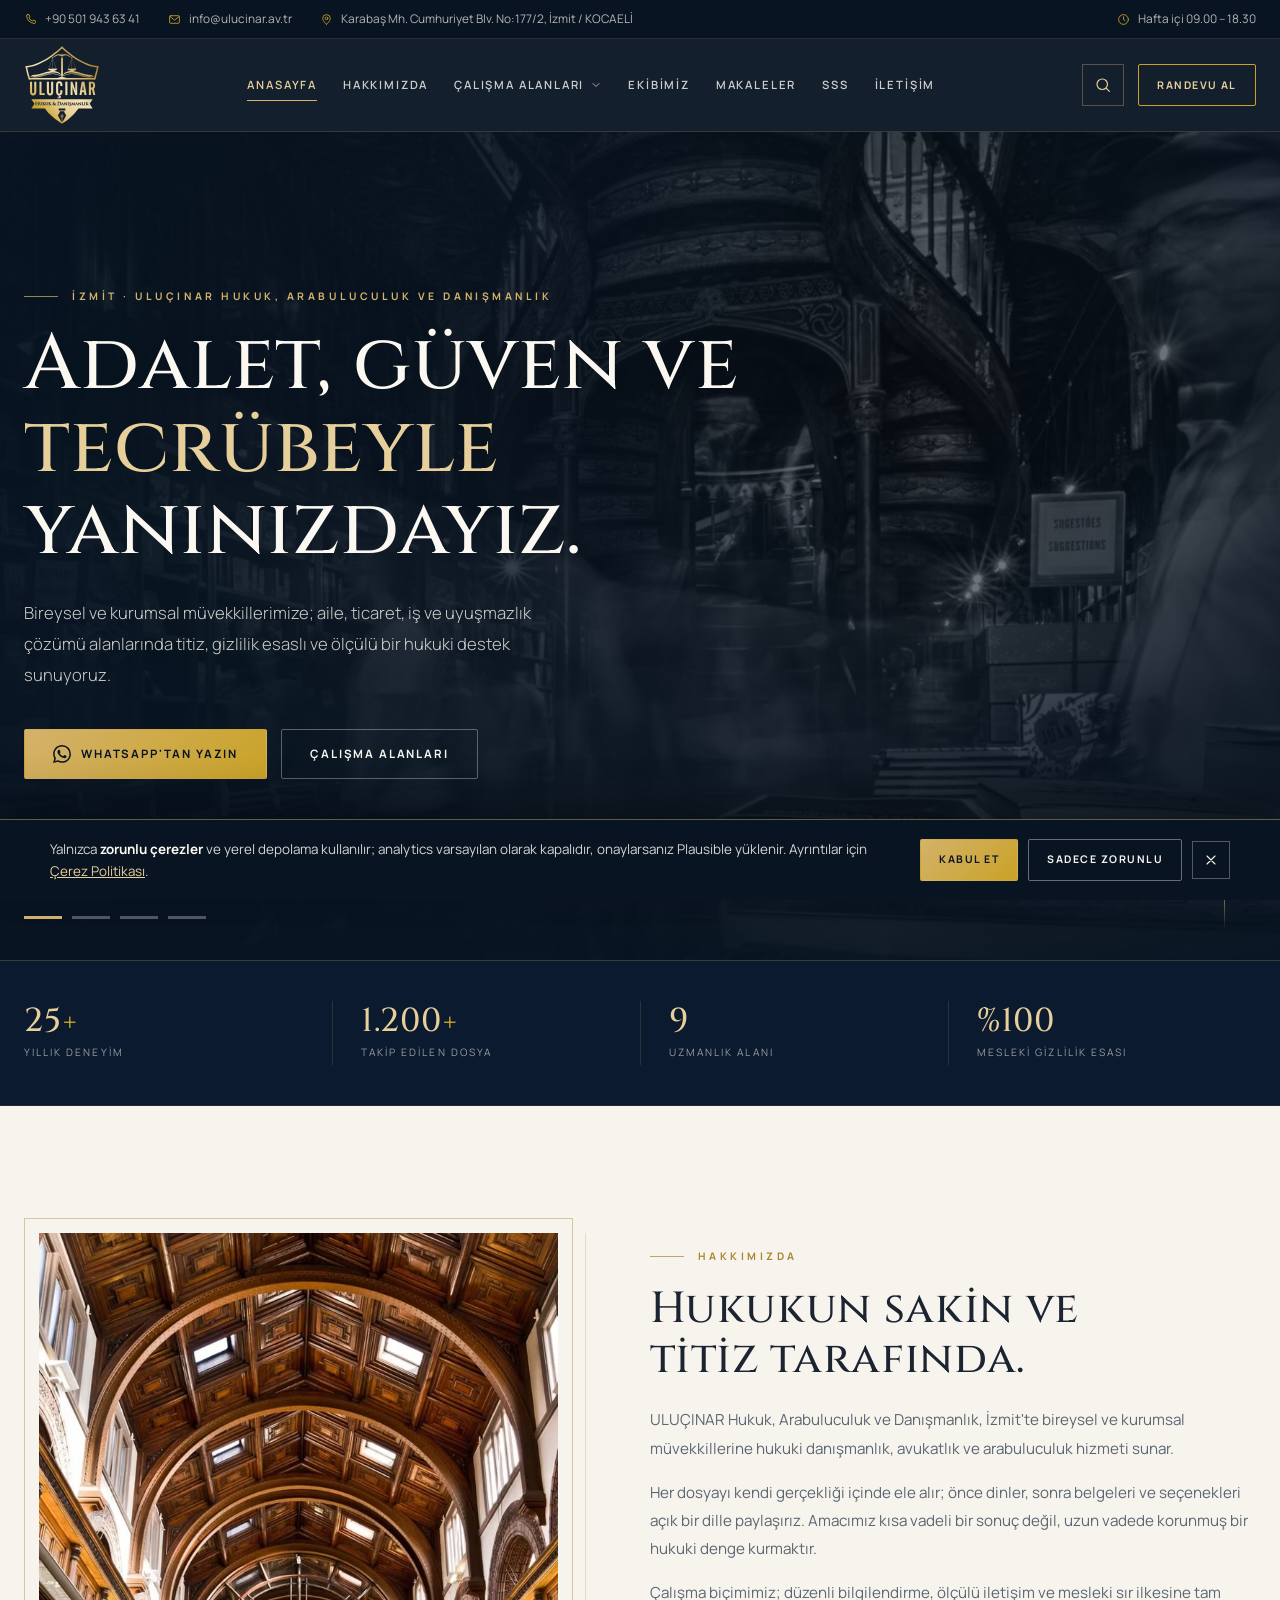
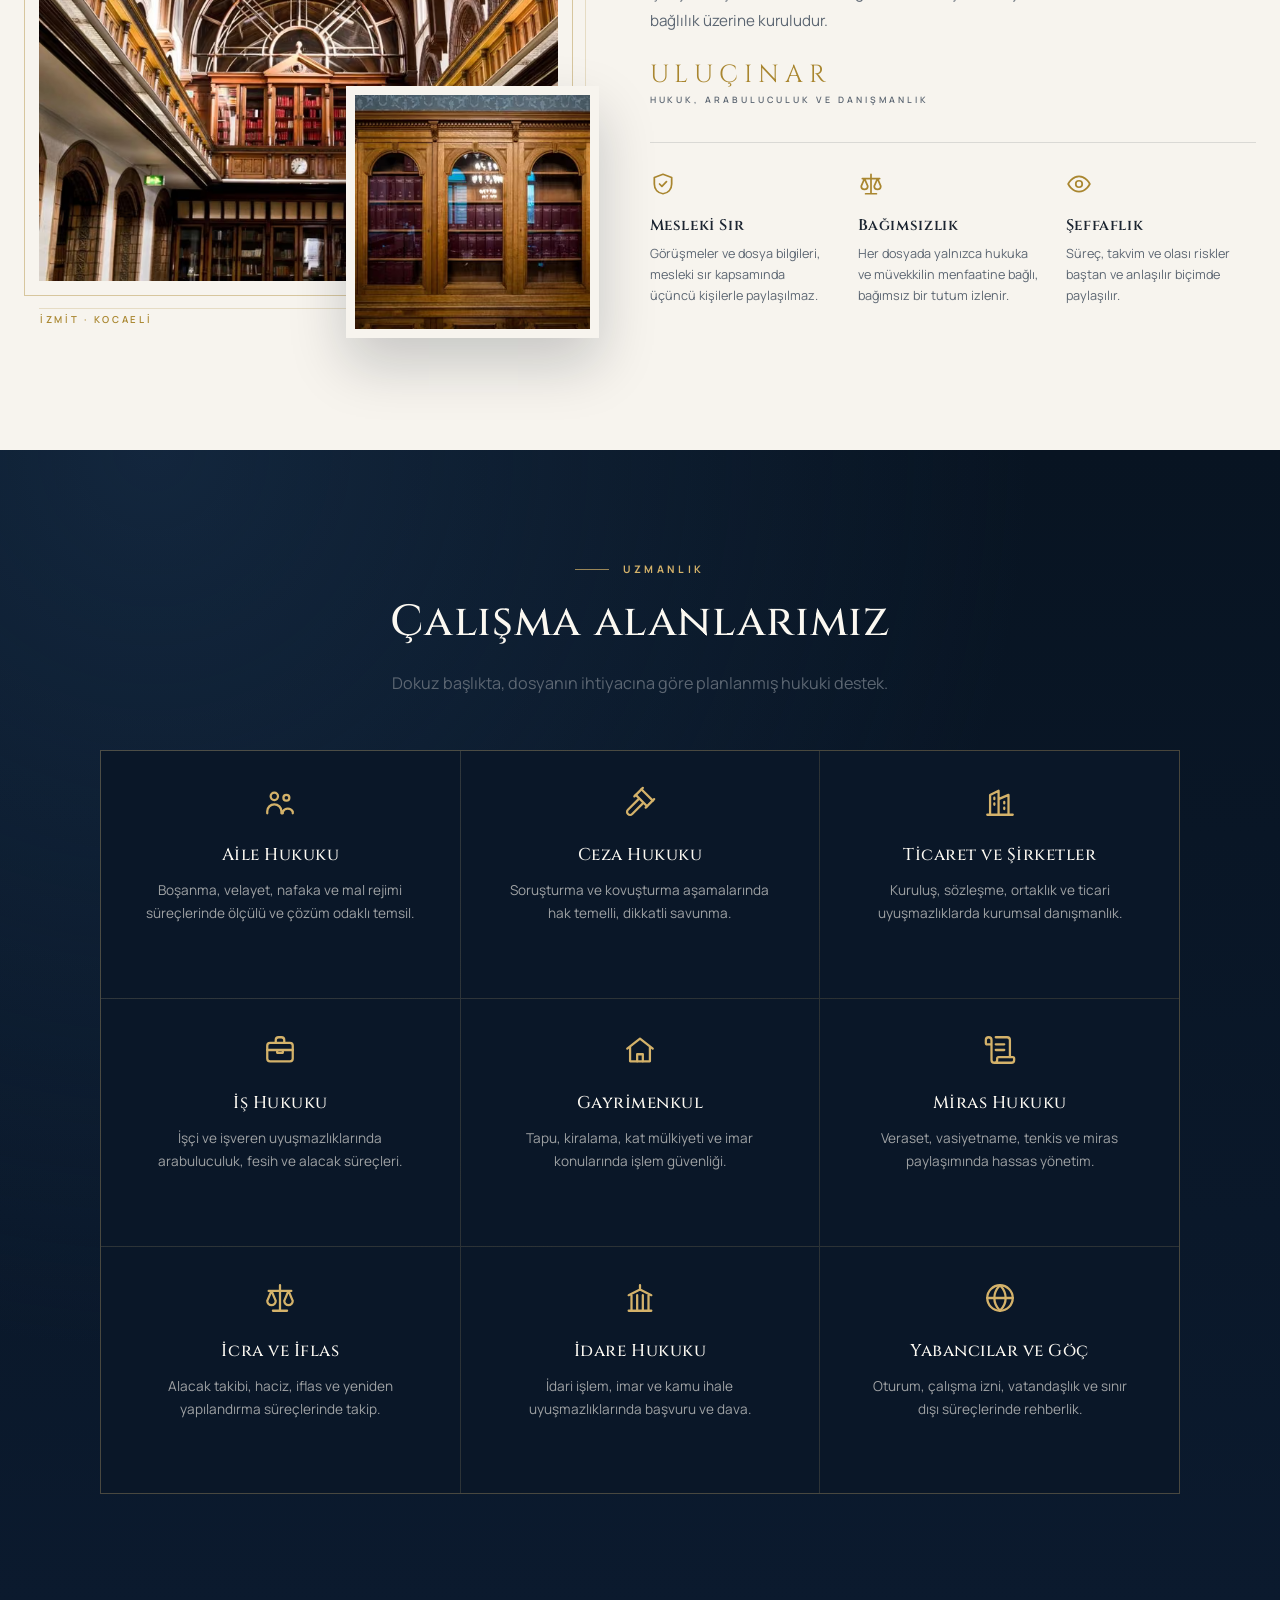
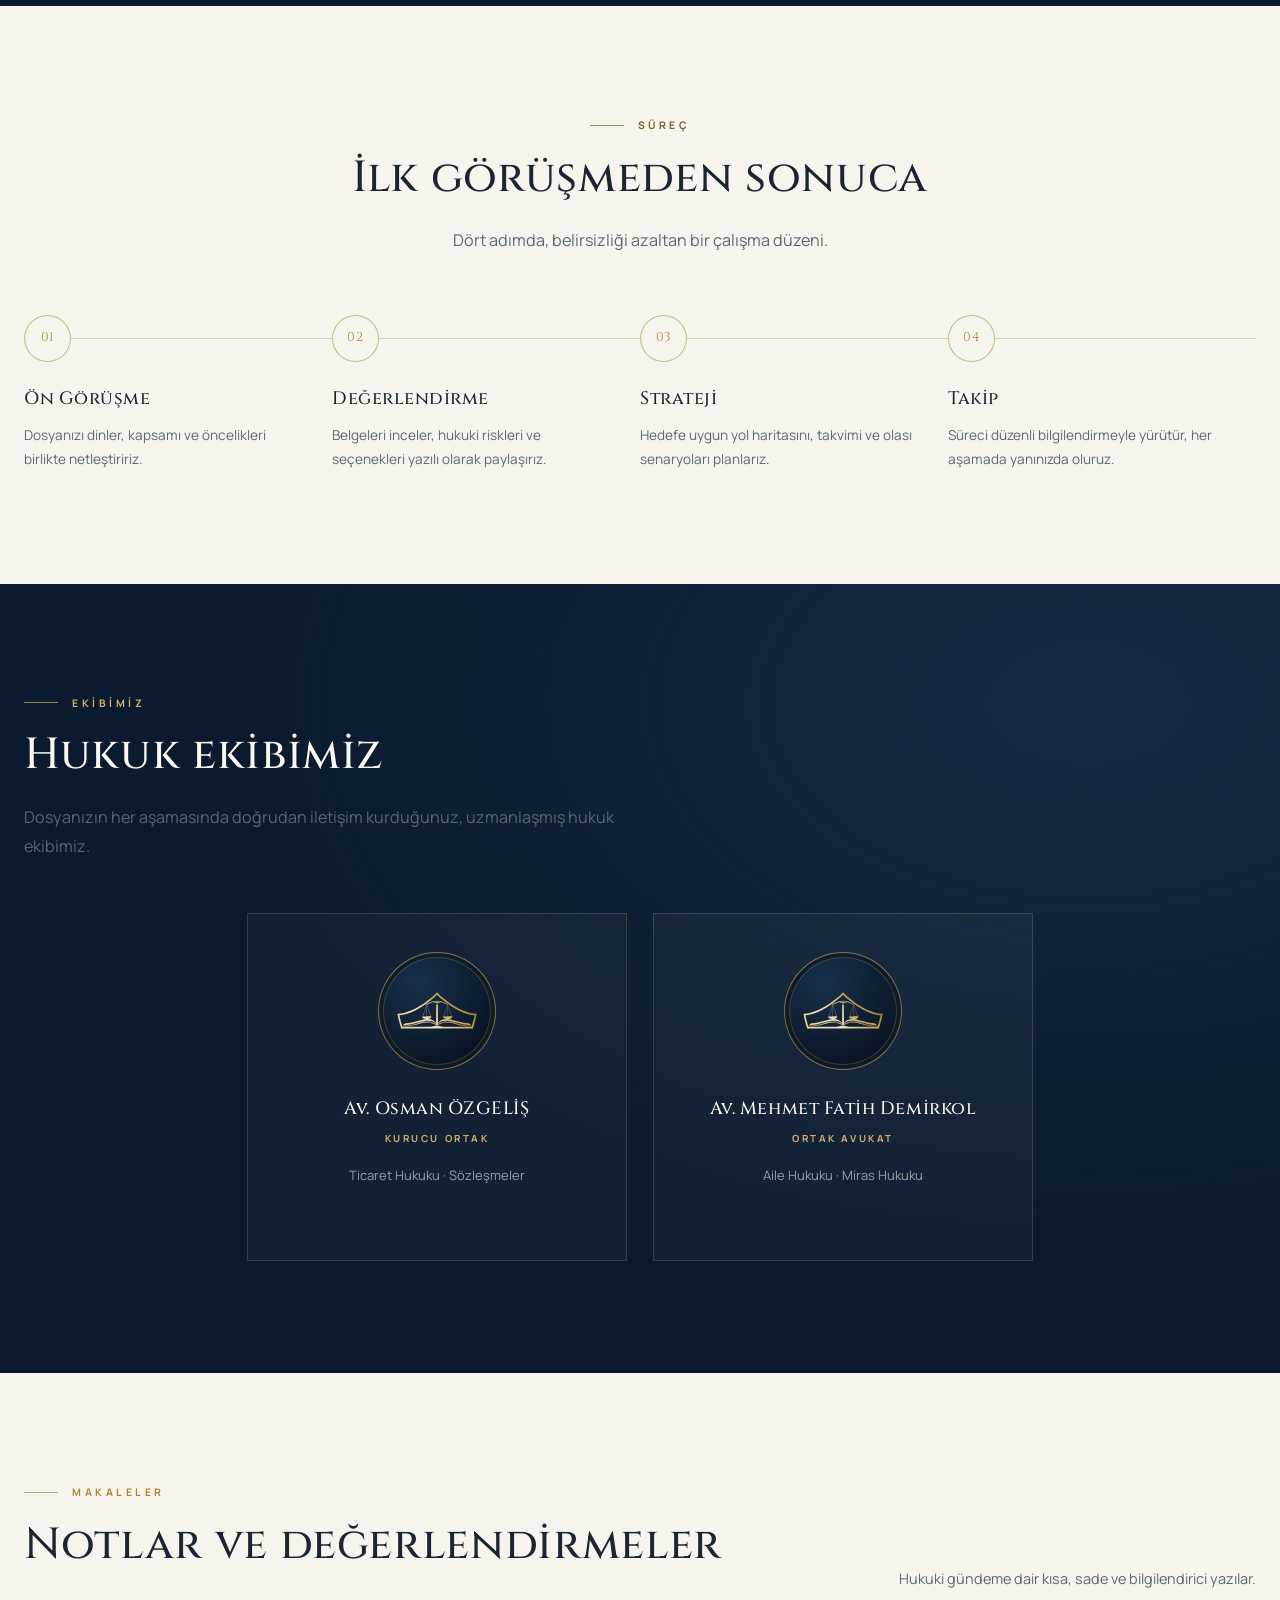
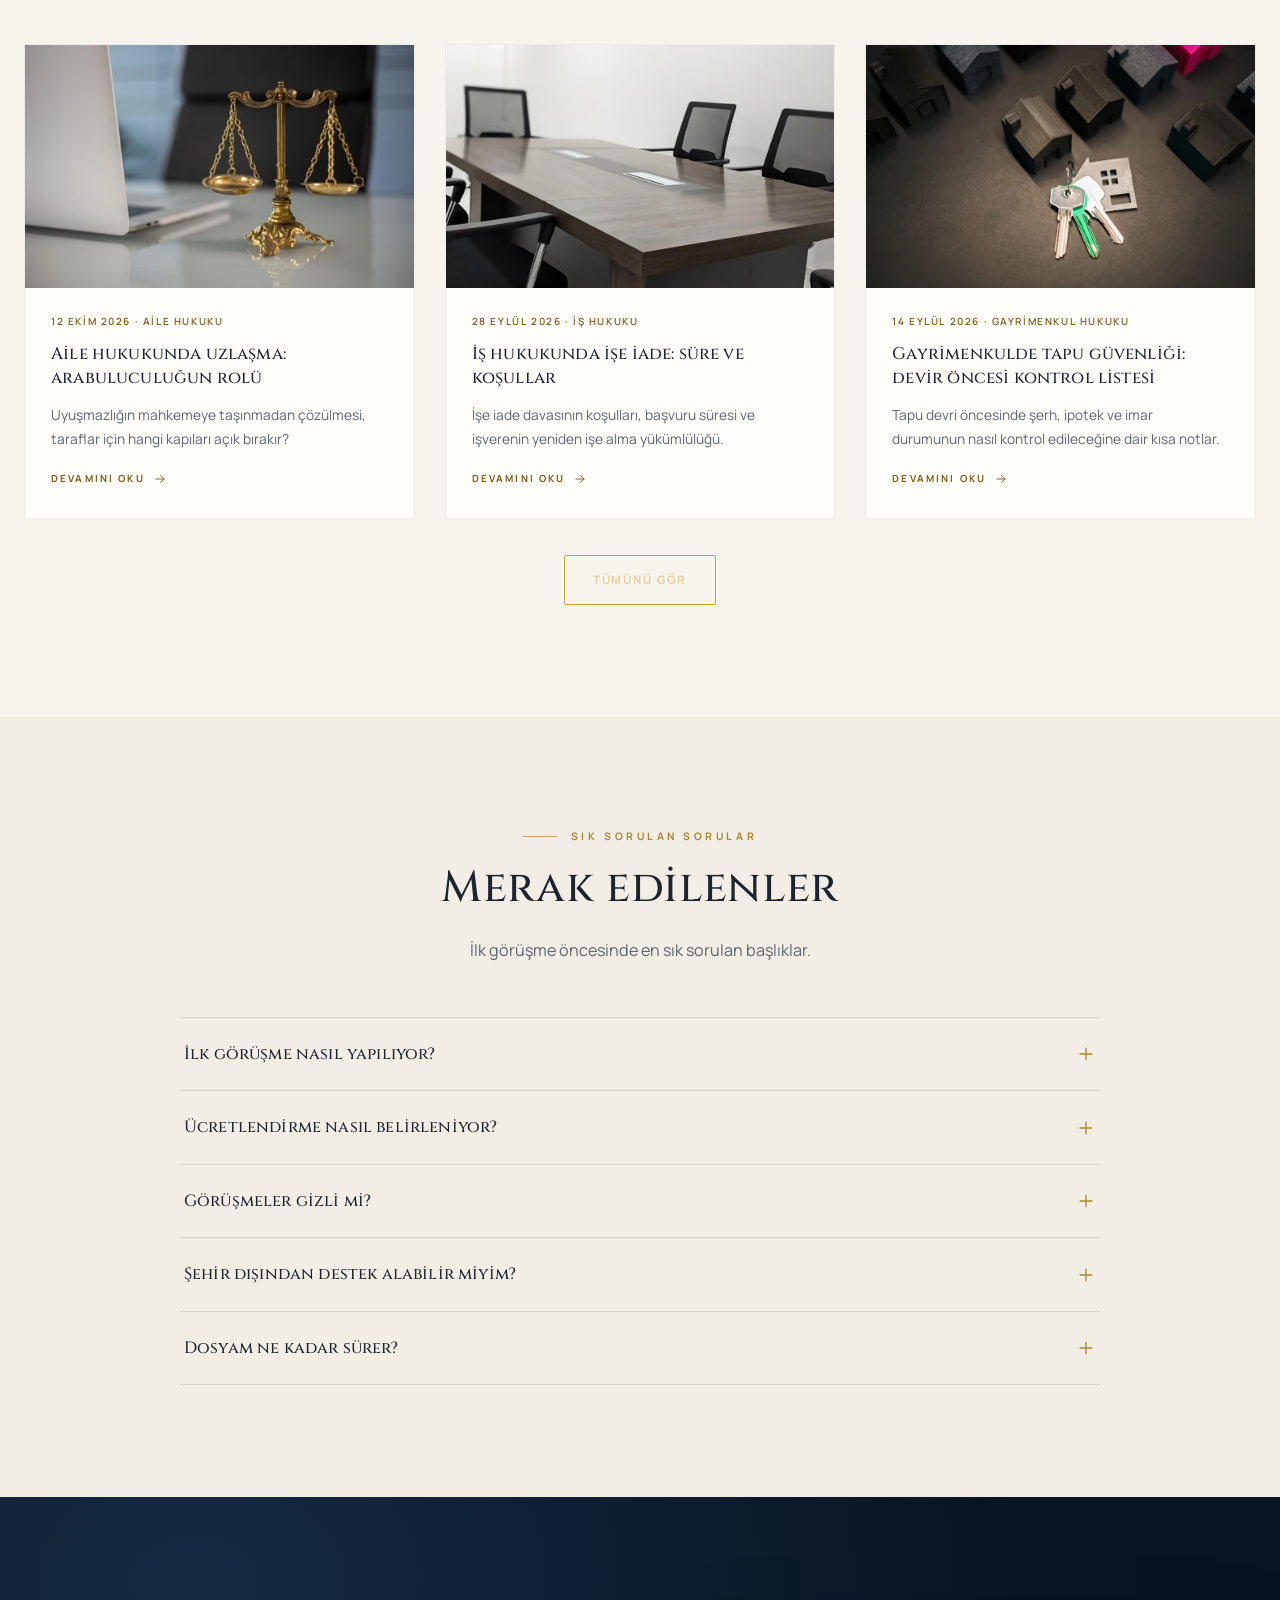
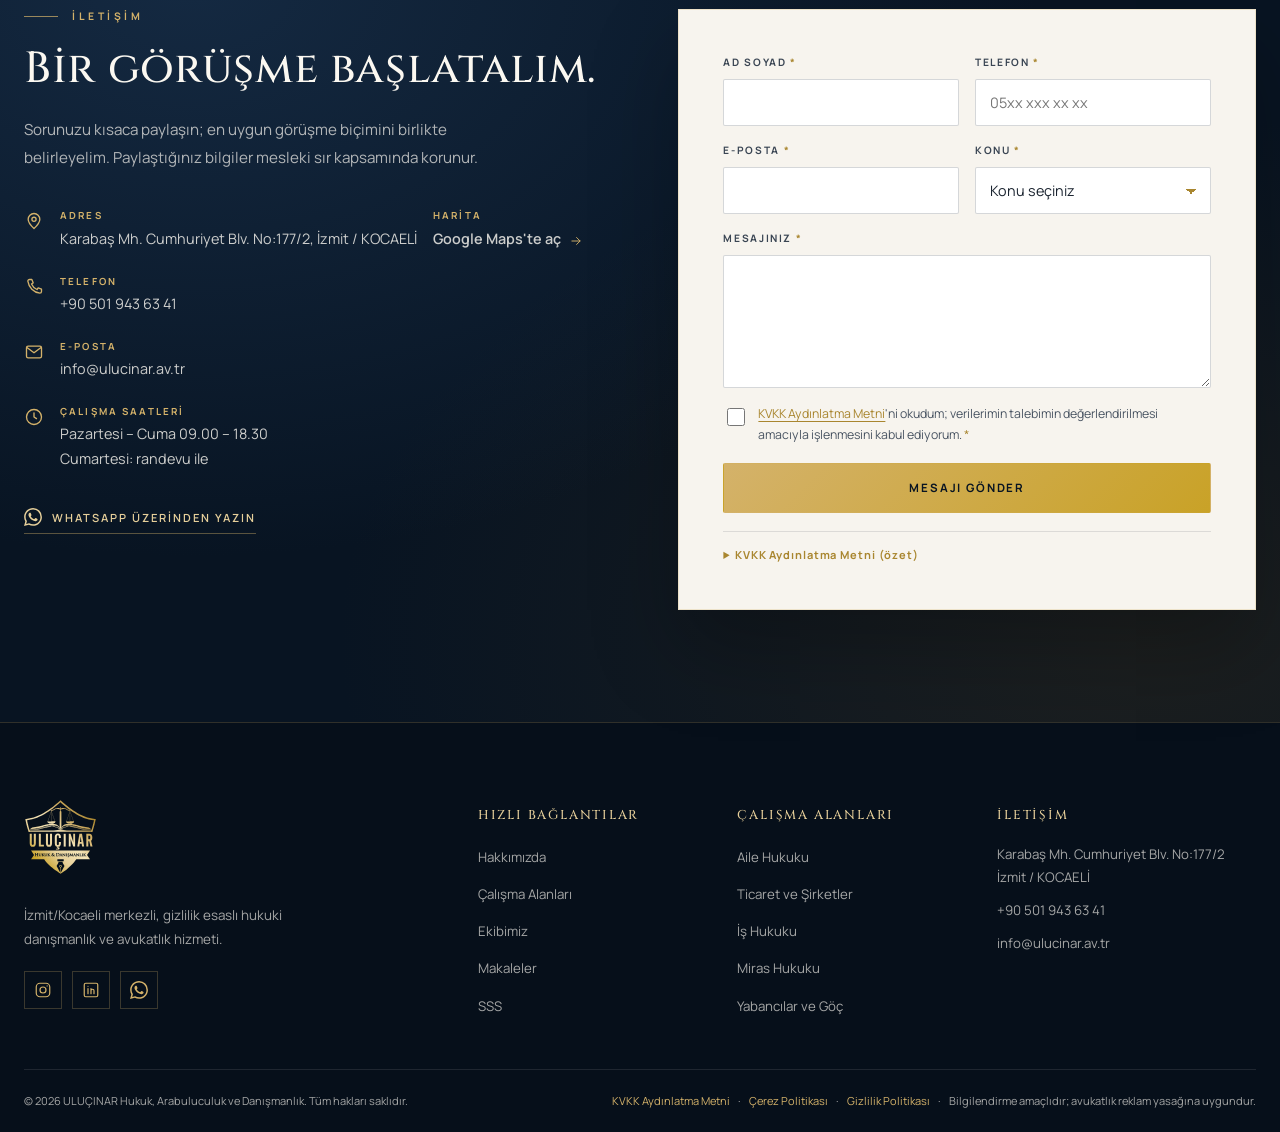
==== commit b1cdaa02: "feat: rebrand to Arabuluculuk and sync team content - Brand: ULUÇINAR Hukuk, Arabuluculuk ve Danışma" ====
--- a/index.html
+++ b/index.html
@@ -4,25 +4,25 @@
   <meta charset="UTF-8">
   <meta name="viewport" content="width=device-width, initial-scale=1">
   <meta name="theme-color" content="#081422">
-  <title>ULUÇINAR Hukuk &amp; Danışmanlık | İzmit/Kocaeli</title>
-  <meta name="description" content="ULUÇINAR Hukuk &amp; Danışmanlık: İzmit/Kocaeli merkezli; aile, ceza, ticaret, iş, gayrimenkul ve miras hukukunda gizlilik esaslı danışmanlık ve avukatlık hizmeti.">
+  <title>ULUÇINAR Hukuk, Arabuluculuk ve Danışmanlık | İzmit/Kocaeli</title>
+  <meta name="description" content="ULUÇINAR Hukuk, Arabuluculuk ve Danışmanlık: İzmit/Kocaeli'de aile, ceza, ticaret, iş, gayrimenkul ve miras hukukunda danışmanlık, avukatlık ve arabuluculuk.">
   <link rel="canonical" href="https://www.ulucinar.av.tr/">
   <link rel="manifest" href="/site.webmanifest">
-  <link rel="alternate" type="application/rss+xml" title="ULUÇINAR Hukuk &amp; Danışmanlık — Makaleler" href="/rss.xml">
+  <link rel="alternate" type="application/rss+xml" title="ULUÇINAR Hukuk, Arabuluculuk ve Danışmanlık — Makaleler" href="/rss.xml">
 
   <meta property="og:type" content="website">
   <meta property="og:locale" content="tr_TR">
-  <meta property="og:site_name" content="ULUÇINAR Hukuk &amp; Danışmanlık">
-  <meta property="og:title" content="ULUÇINAR Hukuk &amp; Danışmanlık">
-  <meta property="og:description" content="ULUÇINAR Hukuk &amp; Danışmanlık: İzmit/Kocaeli merkezli; aile, ceza, ticaret, iş, gayrimenkul ve miras hukukunda gizlilik esaslı danışmanlık ve avukatlık hizmeti.">
+  <meta property="og:site_name" content="ULUÇINAR Hukuk, Arabuluculuk ve Danışmanlık">
+  <meta property="og:title" content="ULUÇINAR Hukuk, Arabuluculuk ve Danışmanlık">
+  <meta property="og:description" content="ULUÇINAR Hukuk, Arabuluculuk ve Danışmanlık: İzmit/Kocaeli'de aile, ceza, ticaret, iş, gayrimenkul ve miras hukukunda danışmanlık, avukatlık ve arabuluculuk.">
   <meta property="og:url" content="https://www.ulucinar.av.tr/">
   <meta property="og:image" content="https://www.ulucinar.av.tr/assets/img/og-cover.jpg">
   <meta property="og:image:width" content="1200">
   <meta property="og:image:height" content="630">
-  <meta property="og:image:alt" content="ULUÇINAR Hukuk ve Danışmanlık altın rozet logosu">
+  <meta property="og:image:alt" content="ULUÇINAR Hukuk, Arabuluculuk ve Danışmanlık altın rozet logosu">
   <meta name="twitter:card" content="summary_large_image">
   <meta name="twitter:image" content="https://www.ulucinar.av.tr/assets/img/og-cover.jpg">
-  <meta name="twitter:image:alt" content="ULUÇINAR Hukuk ve Danışmanlık altın rozet logosu">
+  <meta name="twitter:image:alt" content="ULUÇINAR Hukuk, Arabuluculuk ve Danışmanlık altın rozet logosu">
 
   <link rel="icon" type="image/svg+xml" href="assets/logo/favicon.svg?v=2">
   <link rel="icon" type="image/png" sizes="32x32" href="assets/logo/favicon-32.png?v=2">
@@ -280,7 +280,7 @@
     <!-- ==================== 2. HEADER ==================== -->
     <header class="header" id="header">
       <div class="container header__inner">
-        <a class="brand" href="#anasayfa" aria-label="ULUÇINAR Hukuk ve Danışmanlık, ana sayfa">
+        <a class="brand" href="#anasayfa" aria-label="ULUÇINAR Hukuk, Arabuluculuk ve Danışmanlık, ana sayfa">
           <img class="brand__logo" src="assets/logo/ulucinar-gold.svg?v=2" alt="" width="356" height="373" decoding="async">
         </a>
 
@@ -295,20 +295,20 @@
               </button>
               <div class="nav__drop" id="practiceMenu">
                 <ul class="nav__drop-list">
-                  <li><a href="#aile-hukuku">Aile Hukuku</a></li>
-                  <li><a href="#ceza-hukuku">Ceza Hukuku</a></li>
-                  <li><a href="#ticaret-hukuku">Ticaret ve Şirketler</a></li>
-                  <li><a href="#is-hukuku">İş Hukuku</a></li>
-                  <li><a href="#gayrimenkul-hukuku">Gayrimenkul</a></li>
-                  <li><a href="#miras-hukuku">Miras Hukuku</a></li>
-                  <li><a href="#icra-hukuku">İcra ve İflas</a></li>
-                  <li><a href="#idare-hukuku">İdare Hukuku</a></li>
-                  <li><a href="#goc-hukuku">Yabancılar ve Göç</a></li>
+                  <li><a href="/calisma-alani/aile-hukuku/">Aile Hukuku</a></li>
+                  <li><a href="/calisma-alani/ceza-hukuku/">Ceza Hukuku</a></li>
+                  <li><a href="/calisma-alani/ticaret-hukuku/">Ticaret ve Şirketler</a></li>
+                  <li><a href="/calisma-alani/is-hukuku/">İş Hukuku</a></li>
+                  <li><a href="/calisma-alani/gayrimenkul-hukuku/">Gayrimenkul</a></li>
+                  <li><a href="/calisma-alani/miras-hukuku/">Miras Hukuku</a></li>
+                  <li><a href="/calisma-alani/icra-hukuku/">İcra ve İflas</a></li>
+                  <li><a href="/calisma-alani/idare-hukuku/">İdare Hukuku</a></li>
+                  <li><a href="/calisma-alani/goc-hukuku/">Yabancılar ve Göç</a></li>
                 </ul>
               </div>
             </li>
             <li><a class="nav__link" href="#ekibimiz" data-section="ekibimiz">Ekibimiz</a></li>
-            <li><a class="nav__link" href="#makaleler" data-section="makaleler">Makaleler</a></li>
+            <li><a class="nav__link" href="/makaleler/" data-section="makaleler">Makaleler</a></li>
             <li><a class="nav__link" href="#sss" data-section="sss">SSS</a></li>
             <li><a class="nav__link" href="#iletisim" data-section="iletisim">İletişim</a></li>
           </ul>
@@ -348,18 +348,18 @@
         <a href="#hakkimizda">Hakkımızda</a>
         <a href="#calisma-alanlari">Çalışma Alanları</a>
         <div class="mobile-menu__sub">
-          <a href="#aile-hukuku">Aile Hukuku</a>
-          <a href="#ceza-hukuku">Ceza Hukuku</a>
-          <a href="#ticaret-hukuku">Ticaret ve Şirketler</a>
-          <a href="#is-hukuku">İş Hukuku</a>
-          <a href="#gayrimenkul-hukuku">Gayrimenkul</a>
-          <a href="#miras-hukuku">Miras Hukuku</a>
-          <a href="#icra-hukuku">İcra ve İflas</a>
-          <a href="#idare-hukuku">İdare Hukuku</a>
-          <a href="#goc-hukuku">Yabancılar ve Göç</a>
+          <a href="/calisma-alani/aile-hukuku/">Aile Hukuku</a>
+          <a href="/calisma-alani/ceza-hukuku/">Ceza Hukuku</a>
+          <a href="/calisma-alani/ticaret-hukuku/">Ticaret ve Şirketler</a>
+          <a href="/calisma-alani/is-hukuku/">İş Hukuku</a>
+          <a href="/calisma-alani/gayrimenkul-hukuku/">Gayrimenkul</a>
+          <a href="/calisma-alani/miras-hukuku/">Miras Hukuku</a>
+          <a href="/calisma-alani/icra-hukuku/">İcra ve İflas</a>
+          <a href="/calisma-alani/idare-hukuku/">İdare Hukuku</a>
+          <a href="/calisma-alani/goc-hukuku/">Yabancılar ve Göç</a>
         </div>
         <a href="#ekibimiz">Ekibimiz</a>
-        <a href="#makaleler">Makaleler</a>
+        <a href="/makaleler/">Makaleler</a>
         <a href="#sss">SSS</a>
         <a href="#iletisim">İletişim</a>
       </nav>
@@ -409,7 +409,7 @@
         <div class="hero__veil" aria-hidden="true"></div>
 
         <div class="container hero__content">
-          <p class="eyebrow eyebrow--light" data-pb-setting="hero_note">İzmit · Hukuk &amp; Danışmanlık</p>
+          <p class="eyebrow eyebrow--light" data-pb-setting="hero_note">İzmit · Uluçınar Hukuk, Arabuluculuk ve Danışmanlık</p>
           <h1 class="hero__title" id="hero-title" data-pb-hero-title>
             <span class="hero__title-line">Adalet, güven ve</span>
             <span class="hero__title-line"><em>tecrübeyle</em> yanınızdayız.</span>
@@ -492,8 +492,8 @@
             <p class="eyebrow">Hakkımızda</p>
             <h2 class="section-title" id="about-title" data-pb-setting="about_title">Hukukun sakin ve titiz tarafında.</h2>
             <p class="lead" data-pb-setting="about_lead">
-              ULUÇINAR Hukuk &amp; Danışmanlık, İzmit'te bireysel ve kurumsal müvekkillerine
-              hukuki danışmanlık ve avukatlık hizmeti sunar.
+              ULUÇINAR Hukuk, Arabuluculuk ve Danışmanlık, İzmit'te bireysel ve kurumsal müvekkillerine
+              hukuki danışmanlık, avukatlık ve arabuluculuk hizmeti sunar.
             </p>
             <div class="about__text" data-pb-rich="about_body">
               <p>
@@ -509,7 +509,7 @@
 
             <div class="about__signature">
               <span class="about__sign-name">ULUÇINAR</span>
-              <span class="about__sign-sub">Hukuk &amp; Danışmanlık</span>
+              <span class="about__sign-sub">Hukuk, Arabuluculuk ve Danışmanlık</span>
             </div>
 
             <div class="principles" data-pb-values>
@@ -668,8 +668,8 @@
         <div class="container">
           <div class="section-head" data-reveal>
             <p class="eyebrow eyebrow--light">Ekibimiz</p>
-            <h2 class="section-title section-title--light" id="team-title">Dosyanızla ilgilenen ekip</h2>
-            <p class="section-lead">Küçük, uzmanlaşmış bir ekip; doğrudan iletişim ve süreklilik.</p>
+            <h2 class="section-title section-title--light" id="team-title">Hukuk ekibimiz</h2>
+            <p class="section-lead">Dosyanızın her aşamasında doğrudan iletişim kurduğunuz, uzmanlaşmış hukuk ekibimiz.</p>
           </div>
 
           <div class="team-grid">
@@ -677,9 +677,9 @@
               <div class="team-card__monogram" aria-hidden="true">
                 <img src="assets/logo/ulucinar-emblem-gold.svg?v=2" alt="" width="356" height="168" loading="lazy" decoding="async">
               </div>
-              <h3>Av. Ad Soyad</h3>
+              <h3>Av. Osman ÖZGELİŞ</h3>
               <p class="team-card__role">Kurucu Ortak</p>
-              <p class="team-card__areas">Aile ve miras hukuku · Uzlaşma odaklı süreç yönetimi</p>
+              <p class="team-card__areas">Ticaret Hukuku · Sözleşmeler</p>
               <span class="team-card__more">Profili gör</span>
             </a>
 
@@ -687,19 +687,9 @@
               <div class="team-card__monogram" aria-hidden="true">
                 <img src="assets/logo/ulucinar-emblem-gold.svg?v=2" alt="" width="356" height="168" loading="lazy" decoding="async">
               </div>
-              <h3>Av. Elif Soyad</h3>
+              <h3>Av. Mehmet Fatih Demirkol</h3>
               <p class="team-card__role">Ortak Avukat</p>
-              <p class="team-card__areas">Ticaret ve şirketler hukuku · Sözleşme yönetimi</p>
-              <span class="team-card__more">Profili gör</span>
-            </a>
-
-            <a class="team-card" href="/ekip/avukat/" data-pb-collection="team_members" data-pb-id="avukat" data-reveal>
-              <div class="team-card__monogram" aria-hidden="true">
-                <img src="assets/logo/ulucinar-emblem-gold.svg?v=2" alt="" width="356" height="168" loading="lazy" decoding="async">
-              </div>
-              <h3>Av. Mehmet Soyad</h3>
-              <p class="team-card__role">Avukat</p>
-              <p class="team-card__areas">İş hukuku · İcra ve alacak takibi</p>
+              <p class="team-card__areas">Aile Hukuku · Miras Hukuku</p>
               <span class="team-card__more">Profili gör</span>
             </a>
           </div>
@@ -958,7 +948,7 @@
               <details class="kvkk" id="kvkk-notu">
                 <summary>KVKK Aydınlatma Metni (özet)</summary>
                 <p>
-                  Veri sorumlusu ULUÇINAR Hukuk &amp; Danışmanlık'tır. Ad, telefon, e-posta ve mesaj
+                  Veri sorumlusu ULUÇINAR Hukuk, Arabuluculuk ve Danışmanlık'tır. Ad, telefon, e-posta ve mesaj
                   bilgileriniz yalnızca talebinizin değerlendirilmesi ve sizinle iletişim kurulması
                   amacıyla işlenir. Veriler, yasal saklama süreleri boyunca tutulur; üçüncü kişilerle
                   pazarlama amacıyla paylaşılmaz. KVKK m.11 kapsamındaki haklarınız için
@@ -993,7 +983,7 @@
             <li><a href="#hakkimizda">Hakkımızda</a></li>
             <li><a href="#calisma-alanlari">Çalışma Alanları</a></li>
             <li><a href="#ekibimiz">Ekibimiz</a></li>
-            <li><a href="#makaleler">Makaleler</a></li>
+            <li><a href="/makaleler/">Makaleler</a></li>
             <li><a href="#sss">SSS</a></li>
           </ul>
         </nav>
@@ -1001,11 +991,11 @@
         <nav class="footer__col" aria-label="Çalışma alanları">
           <h3>Çalışma Alanları</h3>
           <ul>
-            <li><a href="#aile-hukuku">Aile Hukuku</a></li>
-            <li><a href="#ticaret-hukuku">Ticaret ve Şirketler</a></li>
-            <li><a href="#is-hukuku">İş Hukuku</a></li>
-            <li><a href="#miras-hukuku">Miras Hukuku</a></li>
-            <li><a href="#goc-hukuku">Yabancılar ve Göç</a></li>
+            <li><a href="/calisma-alani/aile-hukuku/">Aile Hukuku</a></li>
+            <li><a href="/calisma-alani/ticaret-hukuku/">Ticaret ve Şirketler</a></li>
+            <li><a href="/calisma-alani/is-hukuku/">İş Hukuku</a></li>
+            <li><a href="/calisma-alani/miras-hukuku/">Miras Hukuku</a></li>
+            <li><a href="/calisma-alani/goc-hukuku/">Yabancılar ve Göç</a></li>
           </ul>
         </nav>
 
@@ -1020,7 +1010,7 @@
       </div>
 
       <div class="container footer__bottom">
-        <p>© <span id="year">2026</span> ULUÇINAR Hukuk &amp; Danışmanlık. Tüm hakları saklıdır.</p>
+        <p>© <span id="year">2026</span> ULUÇINAR Hukuk, Arabuluculuk ve Danışmanlık. Tüm hakları saklıdır.</p>
         <p class="footer__legal">
           <a href="/kvkk/">KVKK Aydınlatma Metni</a>
           <span aria-hidden="true">·</span>
@@ -1122,11 +1112,11 @@
   {
     "@context": "https://schema.org",
     "@type": "LegalService",
-    "name": "ULUÇINAR Hukuk & Danışmanlık",
+    "name": "ULUÇINAR Hukuk, Arabuluculuk ve Danışmanlık",
     "url": "https://www.ulucinar.av.tr/",
     "image": "https://www.ulucinar.av.tr/assets/img/og-cover.jpg",
     "logo": "https://www.ulucinar.av.tr/assets/logo/ulucinar-gold.png",
-    "description": "İzmit/Kocaeli merkezli hukuki danışmanlık ve avukatlık hizmetleri.",
+    "description": "İzmit/Kocaeli merkezli hukuki danışmanlık, avukatlık ve arabuluculuk hizmetleri.",
     "telephone": "+90 501 943 63 41",
     "email": "info@ulucinar.av.tr",
     "hasMap": "https://www.google.com/maps/search/?api=1&query=Karaba%C5%9F%20Mh.%20Cumhuriyet%20Blv.%20No%3A177%2F2%2C%20%C4%B0zmit%20%2F%20KOCAEL%C4%B0",
--- a/assets/css/style.css
+++ b/assets/css/style.css
@@ -1,5 +1,5 @@
 /* ==========================================================================
-   ULUÇINAR Hukuk & Danışmanlık — site styles
+   ULUÇINAR Hukuk, Arabuluculuk ve Danışmanlık — site styles
    Palette: navy / gold / cream. Display: Cinzel. Body: Manrope.
    Preloader-critical styles live inline in index.html <head>.
    ========================================================================== */
@@ -1171,7 +1171,8 @@
 
 .team-grid {
   display: grid;
-  grid-template-columns: repeat(3, 1fr);
+  grid-template-columns: repeat(auto-fit, minmax(280px, 380px));
+  justify-content: center;
   gap: 26px;
 }
 
